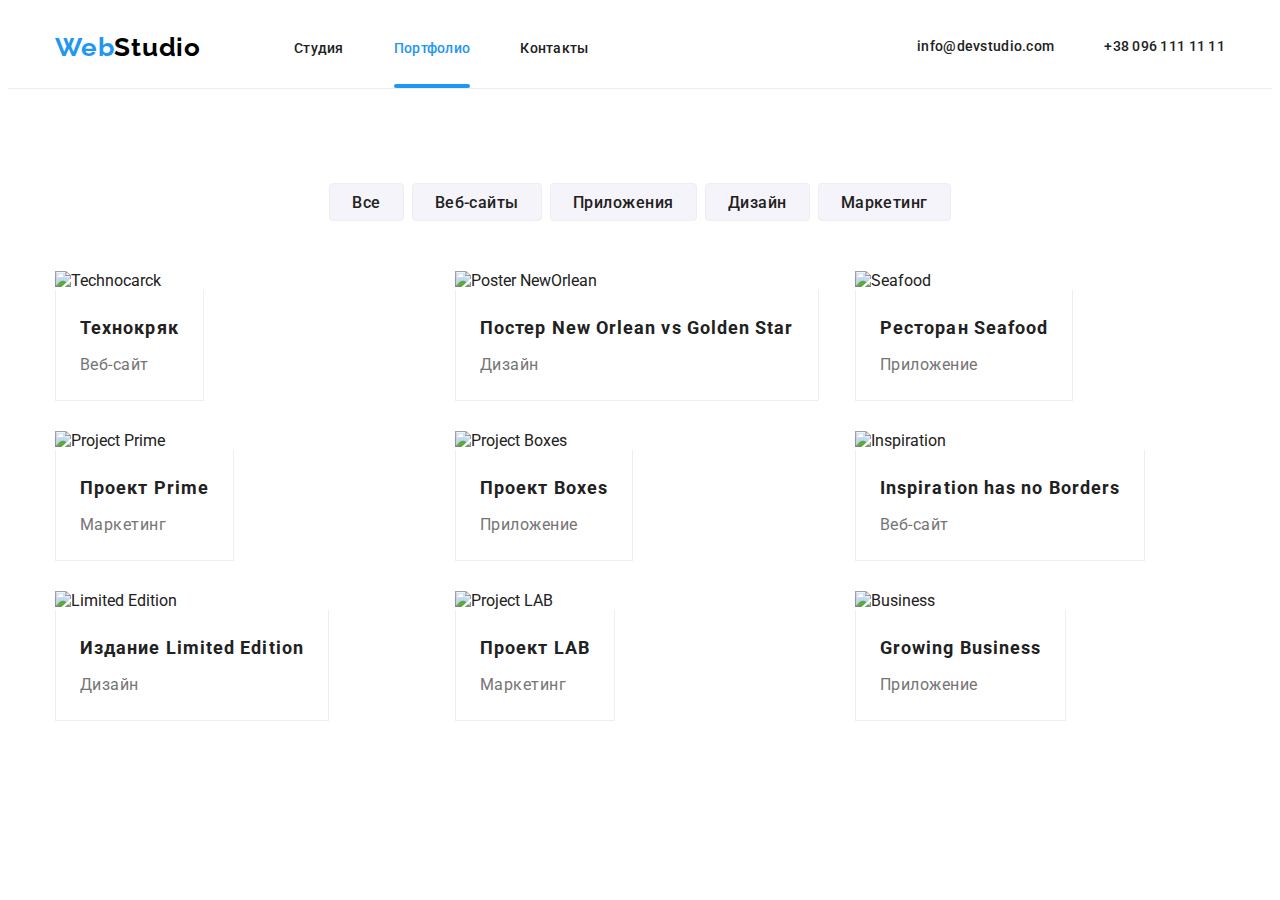
==== portfolio.html @ 0902a056 "up" ====
<!DOCTYPE html>
<html lang="en">
  <head>
    <meta charset="UTF-8" />
    <meta http-equiv="X-UA-Compatible" content="IE=edge" />
    <meta name="viewport" content="width=device-width, initial-scale=1.0" />
    <link rel="shortcut icon" href="images/Flag_Ukr.ico" type="image/x-icon" />
    <title>Портфолио</title>
    <link rel="preconnect" href="https://fonts.googleapis.com" />
    <link rel="preconnect" href="https://fonts.gstatic.com" crossorigin />
    <link
      href="https://fonts.googleapis.com/css2?family=Raleway:wght@700&family=Roboto:wght@400;500;700;900&display=swap"
      rel="stylesheet"
    />
    <link
      rel="stylesheet"
      href="https://cdnjs.cloudflare.com/ajax/libs/modern-normalize/1.1.0/modern-normalize.min.css"
      integrity="sha512-wpPYUAdjBVSE4KJnH1VR1HeZfpl1ub8YT/NKx4PuQ5NmX2tKuGu6U/JRp5y+Y8XG2tV+wKQpNHVUX03MfMFn9Q=="
      crossorigin="anonymous"
      referrerpolicy="no-referrer"
    />
    <link rel="stylesheet" href="./css/main.min.css" />
    <style>
      ul {
        list-style-type: none; /* Убираем маркеры */
      }
      a {
        text-decoration: none; /* Убираем подчеркивание в ссылках  */
      }
    </style>
  </head>
  <body>
    <!-- header -->
    <header class="header">
      <div class="container">
        <nav class="nav">
          <a href="./index.html" class="logo nav__logo"
            ><span class="logo__first">Web</span>Studio
          </a>
          <ul class="menu">
            <li class="menu__item">
              <a href="./index.html" class="menu__link">Студия</a>
            </li>
            <li class="menu__item">
              <a href="./portfolio.html" class="menu__link + menu__link--stream"
                >Портфолио</a
              >
            </li>
            <li class="menu__item">
              <a href="" class="menu__link">Контакты</a>
            </li>
          </ul>
        </nav>
        <ul class="contacts">
          <li class="contacts__item">
            <a
              href="mailto:info@devstudio.com"
              title="E-mail"
              class="contacts__link"
            >
              <svg class="contacts__icon" width="16" height="12">
                <use href="./images/icons.svg#icon-envelope"></use>
              </svg>
              info@devstudio.com</a
            >
          </li>
          <li class="contacts__item">
            <a
              href="tel:+380961111111"
              title="Mobile phone"
              class="contacts__link"
            >
              <svg class="contacts__icon" width="10" height="16">
                <use href="./images/icons.svg#icon-smartphone"></use>
              </svg>
              +38 096 111 11 11</a
            >
          </li>
        </ul>
        <button type="button" class="menu-button-open">
          <svg class="menu__icon" width="24" height="16">
            <use href="./images/icons.svg#icon-menu-open"></use>
          </svg>
        </button>
        <div class="mob-modal is-hidden">
          <div class="mob-modal__container">
            <button type="button" class="menu-button-close">
              <svg class="mob-menu__icon" width="40" height="40">
                <use href="./images/icons.svg#icon-menu-close"></use>
              </svg>
            </button>
            <ul class="mob-menu">
              <li class="mob-menu__item">
                <a href="./index.html" class="mob-menu__link">Студия</a>
              </li>
              <li class="mob-menu__item">
                <a
                  href="./portfolio.html"
                  class="mob-menu__link mob-menu--stream"
                  >Портфолио</a
                >
              </li>
              <li class="mob-menu__item">
                <a href="" class="mob-menu__link">Контакты</a>
              </li>
            </ul>
            <div>
              <ul class="mob-contacts">
                <li class="mob-contacts__item">
                  <a
                    href="tel:+380961111111"
                    title="Mobile phone"
                    class="mob-contacts__mobile"
                  >
                    +38 096 111 11 11</a
                  >
                </li>
                <li class="mob-contacts__item">
                  <a
                    href="mailto:info@devstudio.com"
                    title="E-mail"
                    class="mob-contacts__email"
                  >
                    info@devstudio.com</a
                  >
                </li>
              </ul>
              <ul class="mob-networks">
                <li class="mob-networks__item">
                  <a href="" class="mob-networks__link">Instagram </a>
                </li>
                <li class="mob-networks__item">
                  <a href="" class="mob-networks__link">Twitter </a>
                </li>
                <li class="mob-networks__item">
                  <a href="" class="mob-networks__link">Facebook </a>
                </li>
                <li class="mob-networks__item">
                  <a href="" class="mob-networks__link">LinkedIn </a>
                </li>
              </ul>
            </div>
          </div>
        </div>
      </div>
    </header>
    <!-- main -->
    <main>
      <!-- прячем заголовок от пользователя, Google  видит заголовок -->
      <h1 class="visually-hidden">Портфолио</h1>
      <section class="section-portfolio">
        <div class="container">
          <ul class="portfolio-btn-list">
            <li class="portfolio-btn-list__item">
              <button type="button" class="portfolio-btn">Все</button>
            </li>
            <li class="portfolio-btn-list__item">
              <button type="button" class="portfolio-btn">Веб-сайты</button>
            </li>
            <li class="portfolio-btn-list__item">
              <button type="button" class="portfolio-btn">Приложения</button>
            </li>
            <li class="portfolio-btn-list__item">
              <button type="button" class="portfolio-btn">Дизайн</button>
            </li>
            <li class="portfolio-btn-list__item">
              <button type="button" class="portfolio-btn">Маркетинг</button>
            </li>
          </ul>
          <ul class="services">
            <li class="services__item">
              <a href="" class="services__link">
                <div class="services__item-wrap">
                  <img
                    src="./images/portfolio_services_1.jpg"
                    alt="Technocarck"
                    width="370"
                    class="services__img-portfolio"
                  />
                  <p class="services__item-text">
                    Ресурс предлагает комплексные предложения с разным уровнем
                    функционала и сервисов. Все это позволит посетителю получить
                    исчерпывающие сведения о компании или частном лице.
                  </p>
                </div>
                <div class="services__div">
                  <h2 class="services__review">Технокряк</h2>
                  <p class="services__speciality">Веб-сайт</p>
                </div>
              </a>
            </li>
            <li class="services__item">
              <a href="" class="services__link">
                <div class="services__item-wrap">
                  <img
                    src="./images/portfolio_services_2.jpg"
                    alt="Poster NewOrlean"
                    width="370"
                    class="services__img-portfolio"
                  />
                  <p class="services__item-text">
                    Ресурс предлагает комплексные предложения с разным уровнем
                    функционала и сервисов. Все это позволит посетителю получить
                    исчерпывающие сведения о компании или частном лице.
                  </p>
                </div>
                <div class="services__div">
                  <h2 class="services__review">
                    Постер New Orlean vs Golden Star
                  </h2>
                  <p class="services__speciality">Дизайн</p>
                </div>
              </a>
            </li>
            <li class="services__item">
              <a href="" class="services__link">
                <div class="services__item-wrap">
                  <img
                    src="./images/portfolio_services_3.jpg"
                    alt="Seafood"
                    width="370"
                    class="services__img-portfolio"
                  />
                  <p class="services__item-text">
                    Ресурс предлагает комплексные предложения с разным уровнем
                    функционала и сервисов. Все это позволит посетителю получить
                    исчерпывающие сведения о компании или частном лице.
                  </p>
                </div>
                <div class="services__div">
                  <h2 class="services__review">Ресторан Seafood</h2>
                  <p class="services__speciality">Приложение</p>
                </div>
              </a>
            </li>
            <li class="services__item">
              <a href="" class="services__link">
                <div class="services__item-wrap">
                  <img
                    src="./images/portfolio_services_4.jpg"
                    alt="Project Prime"
                    width="370"
                    class="services__img-portfolio"
                  />
                  <p class="services__item-text">
                    Ресурс предлагает комплексные предложения с разным уровнем
                    функционала и сервисов. Все это позволит посетителю получить
                    исчерпывающие сведения о компании или частном лице.
                  </p>
                </div>
                <div class="services__div">
                  <h2 class="services__review">Проект Prime</h2>
                  <p class="services__speciality">Маркетинг</p>
                </div>
              </a>
            </li>
            <li class="services__item">
              <a href="" class="services__link">
                <div class="services__item-wrap">
                  <img
                    src="./images/portfolio_services_5.jpg"
                    alt="Project Boxes"
                    width="370"
                    class="services__img-portfolio"
                  />
                  <p class="services__item-text">
                    Ресурс предлагает комплексные предложения с разным уровнем
                    функционала и сервисов. Все это позволит посетителю получить
                    исчерпывающие сведения о компании или частном лице.
                  </p>
                </div>
                <div class="services__div">
                  <h2 class="services__review">Проект Boxes</h2>
                  <p class="services__speciality">Приложение</p>
                </div>
              </a>
            </li>
            <li class="services__item">
              <a href="" class="services__link">
                <div class="services__item-wrap">
                  <img
                    src="./images/portfolio_services_6.jpg"
                    alt="Inspiration"
                    width="370"
                    class="services__img-portfolio"
                  />
                  <p class="services__item-text">
                    Ресурс предлагает комплексные предложения с разным уровнем
                    функционала и сервисов. Все это позволит посетителю получить
                    исчерпывающие сведения о компании или частном лице.
                  </p>
                </div>
                <div class="services__div">
                  <h2 class="services__review">Inspiration has no Borders</h2>
                  <p class="services__speciality">Веб-сайт</p>
                </div>
              </a>
            </li>
            <li class="services__item">
              <a href="" class="services__link">
                <div class="services__item-wrap">
                  <img
                    src="./images/portfolio_services_7.jpg"
                    alt="Limited Edition"
                    width="370"
                    class="services__img-portfolio"
                  />
                  <p class="services__item-text">
                    Ресурс предлагает комплексные предложения с разным уровнем
                    функционала и сервисов. Все это позволит посетителю получить
                    исчерпывающие сведения о компании или частном лице.
                  </p>
                </div>
                <div class="services__div">
                  <h2 class="services__review">Издание Limited Edition</h2>
                  <p class="services__speciality">Дизайн</p>
                </div>
              </a>
            </li>
            <li class="services__item">
              <a href="" class="services__link">
                <div class="services__item-wrap">
                  <img
                    src="./images/portfolio_services_8.jpg"
                    alt="Project LAB"
                    width="370"
                    class="services__img-portfolio"
                  />
                  <p class="services__item-text">
                    Ресурс предлагает комплексные предложения с разным уровнем
                    функционала и сервисов. Все это позволит посетителю получить
                    исчерпывающие сведения о компании или частном лице.
                  </p>
                </div>
                <div class="services__div">
                  <h2 class="services__review">Проект LAB</h2>
                  <p class="services__speciality">Маркетинг</p>
                </div>
              </a>
            </li>
            <li class="services__item">
              <a href="" class="services__link">
                <div class="services__item-wrap">
                  <img
                    src="./images/portfolio_services_9.jpg"
                    alt="Business"
                    width="370"
                    class="services__img-portfolio"
                  />
                  <p class="services__item-text">
                    Ресурс предлагает комплексные предложения с разным уровнем
                    функционала и сервисов. Все это позволит посетителю получить
                    исчерпывающие сведения о компании или частном лице.
                  </p>
                </div>
                <div class="services__div">
                  <h2 class="services__review">Growing Business</h2>
                  <p class="services__speciality">Приложение</p>
                </div>
              </a>
            </li>
          </ul>
        </div>
      </section>
    </main>
    <!-- <footer class="footer">
      <div class="container">
        <div>
          <div class="footer__div-logo">
            <a href="./index.html" class="logo logo--footer"
              ><span class="logo__first">Web</span>Studio
            </a>
          </div>
          <address>
            <ul class="contacts-footer">
              <li class="contacts-footer__item">
                <a
                  href="https://goo.gl/maps/AGHYp6htn4ZRzc9z8"
                  target="_blank"
                  rel="noopener noreferrer"
                  title="address"
                  class="contacts-footer__address"
                  >г.Киев,пр-т Леси Украинки,26</a
                >
              </li>
              <li class="contacts-footer__item">
                <a
                  href="mailto:info@devstudio.com"
                  title="E-mail"
                  class="contacts-footer__email"
                  >info@devstudio.com</a
                >
              </li>
              <li class="contacts-footer__item">
                <a
                  href="tel:+380991111111"
                  title="Mobile phone"
                  class="contacts-footer__phone"
                  >+38 099 111 11 11</a
                >
              </li>
            </ul>
          </address>
        </div>
        <div class="footer-contacts">
          <h3 class="footer-invite">присоединяйтесь</h3>
          <ul class="footer-social-networks">
            <li class="footer-social-networks__item">
              <a href="" class="footer-social-networks__link">
                <svg
                  class="footer-social-networks__icon"
                  width="20"
                  height="20"
                >
                  <use href="./images/icons.svg#icon-instagram"></use>
                </svg>
              </a>
            </li>
            <li class="footer-social-networks__item">
              <a href="" class="footer-social-networks__link">
                <svg
                  class="footer-social-networks__icon"
                  width="20"
                  height="20"
                >
                  <use href="./images/icons.svg#icon-twitter"></use>
                </svg>
              </a>
            </li>
            <li class="footer-social-networks__item">
              <a href="" class="footer-social-networks__link">
                <svg
                  class="footer-social-networks__icon"
                  width="20"
                  height="20"
                >
                  <use href="./images/icons.svg#icon-facebook"></use>
                </svg>
              </a>
            </li>
            <li class="footer-social-networks__item">
              <a href="" class="footer-social-networks__link">
                <svg
                  class="footer-social-networks__icon"
                  width="20"
                  height="20"
                >
                  <use href="./images/icons.svg#icon-linkedin"></use>
                </svg>
              </a>
            </li>
          </ul>
        </div>

        <div class="mailing-list">
          <h3 class="mailing-list__title">Подпишитесь на рассылку</h3>
          <form class="mailing">
            <label class="mailing__label">
              <input
                type="email"
                name="footer-email"
                placeholder="E-mail"
                class="mailing__input"
                required
              />
            </label>
            <button type="submit" class="main-btn footer-btn">
              Подписаться
              <svg class="footer-btn__icon" width="24" height="24">
                <use href="./images/icons.svg#icon-send"></use>
              </svg>
            </button>
          </form>
        </div>
      </div>
    </footer> -->
    <script src="./js/menu.js"></script>
  </body>
</html>
---- css/main.min.css ----
﻿body{font-family:"Roboto",sans-serif;color:#212121;background-color:#fff}html{box-sizing:border-box}*,*::before,*::after{box-sizing:inherit}button{cursor:pointer}p,h1,h2,h3,h4,h5,h6{margin:0}ul{margin:0;padding-left:0}a{color:currentColor}a:focus,button:focus,.modal-form__input,.modal-form__text,.mailing__input{outline:currentColor}img{display:block;width:100%;min-width:100%;height:auto}:root{--main-color: #212121;--header-bottom: #ececec;--highlight-color: #2196f3;--highlight-btn: #188ce8;--mark-color: #ffa500;--header-link-color: #757575;--main-tittle-color: #ffffff;--main-background-color: #2f303a;--description-text-color: #757575;--description-background-color: #f5f4fa;--team__position-color: #757575;--soc-icon-color: #afb1b8;--footer-background-color: #2f303a;--footer-contact-color: #ffffff;--portfolio-speciality-color: #757575;--typical-margin: 30px;--timing-function: cubic-bezier(0.4, 0, 0.2, 1)}h2[class=visually-hidden],h1[class=visually-hidden]{position:absolute;white-space:nowrap;width:1px;height:1px;overflow:hidden;border:0;padding:0;clip:rect(0 0 0 0);clip-path:inset(50%);margin:-1px}.container{width:100%;margin:0 auto;padding-left:15px;padding-right:15px}@media screen and (min-width: 480px){.container{max-width:480px}}@media screen and (min-width: 768px){.container{max-width:768px}}@media screen and (min-width: 1200px){.container{max-width:1200px}}.main-btn{font-weight:700;font-size:16px;line-height:1.88;text-align:center;letter-spacing:.06em;box-shadow:0px 4px 4px rgba(0,0,0,.15);border-radius:4px;border:0;color:var(--main-tittle-color);background:var(--highlight-color);margin:0 auto;display:block;min-width:200px;height:50px;transition:box-shadow 250ms var(--timing-function),background-color 250ms var(--timing-function)}.main-btn:hover,.main-btn:focus{background-color:var(--highlight-btn);box-shadow:0px 4px 4px rgba(0,0,0,.15);border-radius:4px}.header{border-bottom:1px solid var(--header-bottom)}@media screen and (min-width: 480px){.header{padding:10px 0}}@media screen and (min-width: 768px){.header{padding:0}}@media screen and (min-width: 1200px){.header{padding-top:24px;padding-bottom:25px}}.header>.container,.nav{display:flex;align-items:center}.logo{font-family:"Raleway",sans-serif;font-style:normal;font-weight:700;font-size:24px;line-height:1.17;letter-spacing:.03em}@media screen and (min-width: 1200px){.logo{font-size:26px;line-height:1.19}}.menu{display:none}@media screen and (min-width: 768px){.menu{display:flex;align-items:center}}.nav__logo{color:#000;margin-right:88px}@media screen and (min-width: 1200px){.nav__logo{margin-right:93px}}.logo__first{color:var(--highlight-color)}.menu__item:not(:last-child){margin-right:50px}.menu__link{color:var(--main-color);margin-top:4px;position:relative;/*!!!!!!!!!!!!! ЕСЛИ НЕТ - ТО ФИГУРА
ПОЗИЦИОНИРУЕТСЯ ОТНОСИТЕЛЬНО ДОКУМЕНТА 
при position: absolute; !!!!!!!!!!!!!!!*/transition:color 250ms var(--timing-function),filter 250ms var(--timing-function);font-weight:500;font-size:14px;line-height:1.14;letter-spacing:.02em}.menu__link:hover,.menu__link:focus{color:var(--highlight-color)}.menu__link--stream{color:var(--highlight-color)}.menu__link--stream::after{content:"";position:absolute;bottom:-32.5px;display:block;width:100%;height:4px;border-radius:4px;background-color:var(--highlight-color)}.contacts{display:none}@media screen and (min-width: 768px){.contacts{display:flex;flex-direction:column;margin-left:auto;padding:21px 0}}@media screen and (min-width: 1200px){.contacts{padding:0;flex-direction:row}}.contacts__item:not(:first-child){margin-top:10px}@media screen and (min-width: 1200px){.contacts__item:not(:first-child){margin-top:0;margin-left:30px}}.contacts__link{display:flex;align-items:center;font-weight:500;font-size:14px;line-height:1.14;letter-spacing:.02em;transition:color 250ms var(--timing-function),filter 250ms var(--timing-function)}.contacts__link:hover,.contacts__link:focus{color:var(--highlight-color)}.contacts__icon{margin-right:10px;fill:currentColor}.menu-button-open{display:flex;justify-content:center;align-items:center;margin-left:auto;width:40px;height:40px;padding:0;border:none;background-color:inherit;transition:fill 250ms var(--timing-function)}@media screen and (min-width: 768px){.menu-button-open{display:none}}.menu-button-open:hover,.menu-button-open:focus{fill:var(--highlight-color)}.mob-modal{position:fixed;background-color:var(--footer-contact-color);z-index:2;top:0;left:0;width:100vw;height:100vh;padding-top:48px;padding-bottom:48px}.mob-modal__container{max-width:480px;padding-left:40px;margin:0 auto;display:flex;flex-direction:column;height:100%;justify-content:space-between;overflow:auto}.menu-button-close{position:absolute;top:10px;right:15px;margin:0;padding:0;border:none;background-color:inherit;transition:fill 250ms var(--timing-function)}.menu-button-close:hover,.menu-button-close:focus{fill:var(--highlight-color)}.mob-menu{display:flex;flex-direction:column;gap:32px}.mob-menu__item{font-weight:500;font-size:40px;line-height:1.175;letter-spacing:.02em}@media screen and (max-width: 360px){.mob-menu__item{font-size:34px}}.mob-menu__link{position:relative;transition:color 250ms var(--timing-function)}.mob-menu--stream{color:var(--highlight-color)}.mob-menu__link:hover,.mob-menu__link:focus{color:var(--highlight-color)}.mob-menu__link:hover::after,.mob-menu__link:focus::after{content:"";position:absolute;display:block;width:100%;height:4px;border-radius:2px;background-color:var(--highlight-color)}.mob-contacts{display:flex;flex-direction:column;gap:32px;margin-bottom:64px}.mob-contacts__mobile{font-weight:500;font-size:34px;line-height:1.1764705882;letter-spacing:.02em;color:var(--highlight-color)}@media screen and (max-width: 360px){.mob-contacts__mobile{font-size:27px}}.mob-contacts__email{font-weight:500;font-size:24px;line-height:1.1666666667;letter-spacing:.02em;color:var(--header-link-color);transition:color 250ms var(--timing-function)}.mob-contacts__email:hover,.mob-contacts__email:focus{color:var(--highlight-color)}.mob-networks{display:flex;flex-wrap:wrap}.mob-networks__item{color:var(--highlight-color);padding:0 10px;border-left:1px solid rgba(33,33,33,.2)}.mob-networks__item:first-child{border-left:0;padding-left:0}.main{background:var(--footer-background-color);padding:118px 0;background-image:linear-gradient(rgba(47, 48, 58, 0.4), rgba(47, 48, 58, 0.4)),url(../images/hero_img.jpg);background-repeat:no-repeat;background-position:center;background-size:cover;margin:0 auto}@media screen and (min-width: 480px){.main{max-width:480px;padding:118px 0}}@media screen and (min-width: 768px){.main{max-width:768px;padding:118px 0}}@media screen and (min-width: 1200px){.main{max-width:1600px;padding:200px 0}}.main__box{font-weight:900;text-align:center;letter-spacing:.06em;text-transform:uppercase;color:var(--main-tittle-color);margin:0 auto;margin-bottom:30px}@media screen and (min-width: 480px){.main__box{max-width:360px;font-size:26px;line-height:1.62}}@media screen and (min-width: 1200px){.main__box{max-width:696px;font-size:44px;line-height:1.36}}.details{padding:60px 0}@media screen and (min-width: 1200px){.details{padding:94px 0}}.description{display:flex;flex-wrap:wrap;gap:var(--typical-margin)}.description__li{width:100%}@media screen and (min-width: 768px){.description__li{width:calc((100% - 30px)/2)}}@media screen and (min-width: 1200px){.description__li{width:calc((100% - 90px)/4)}}.details-box{display:flex;justify-content:center;align-items:center;height:120px;background:var(--description-background-color);border-radius:4px;margin-bottom:30px}.details-box__title{font-weight:700;font-size:14px;line-height:1.14;letter-spacing:.03em;text-transform:uppercase;color:var(--main-color);margin-bottom:10px;text-align:center}@media screen and (min-width: 768px){.details-box__title{text-align:left}}.details-box__text{font-size:14px;line-height:1.71;letter-spacing:.03em;color:var(--description-text-color)}.activity-section{padding-bottom:94px}@media screen and (max-width: 1199px){.activity-section{position:absolute;white-space:nowrap;width:1px;height:1px;overflow:hidden;border:0;padding:0;clip:rect(0 0 0 0);clip-path:inset(50%);margin:-1px}}.activity-title{font-size:36px;line-height:1.17;text-align:center;letter-spacing:.03em;color:var(--main-color);margin-bottom:50px}.activity{display:flex}.activity__li{position:relative;display:flex}.activity__li:not(:last-child){margin-right:var(--typical-margin)}.activity__text{text-transform:uppercase;position:absolute;bottom:0;left:0;width:100%;height:70px;display:flex;align-items:center;justify-content:center;background:rgba(47,48,58,.8);font-weight:700;font-size:14px;line-height:1.14;letter-spacing:.03em;color:var(--main-tittle-color)}.team-section{background:var(--description-background-color);padding:60px 0}@media screen and (min-width: 1200px){.team-section{padding:94px 0}}.team-title{font-weight:700;font-size:28px;line-height:1.18;text-align:center;letter-spacing:.03em;margin-bottom:30px}@media screen and (min-width: 1200px){.team-title{font-size:36px;line-height:1.17;text-align:center;letter-spacing:.03em;color:var(--main-color);margin-bottom:50px}}.team-list{display:flex;flex-wrap:wrap;gap:var(--typical-margin)}.team-list__item{width:100%;text-align:center;background:var(--main-tittle-color);box-shadow:0px 1px 3px rgba(0,0,0,.12),0px 1px 1px rgba(0,0,0,.14),0px 2px 1px rgba(0,0,0,.2);border-radius:0px 0px 4px 4px}@media screen and (min-width: 768px){.team-list__item{width:calc((100% - 30px)/2)}}@media screen and (min-width: 1200px){.team-list__item{width:calc((100% - 90px)/4)}}.team{padding:30px 0}.team__name{font-weight:500;font-size:16px;line-height:1.19;color:var(--main-color);margin-bottom:10px}.team__position{font-size:16px;line-height:1.19;color:var(--team-position-color);margin-bottom:16px}.social-networks{display:flex;justify-content:center}.social-networks__item{margin-left:10px}.social-networks__item:first-child{margin-left:0}.social-networks__link{display:flex;justify-content:center;align-items:center;width:44px;height:44px;border-radius:50px;color:var(--soc-icon-color);fill:var(--soc-icon-color);transition:background-color 250ms var(--timing-function),fill 250ms var(--timing-function)}.social-networks__link:hover,.social-networks__link:focus{background-color:var(--highlight-color);fill:var(--main-tittle-color)}.social-networks__icon{color:currentColor}.clients-section{padding:60px 0}@media screen and (min-width: 1200px){.clients-section{padding:94px 0}}.clients-title{font-weight:700;font-size:28px;line-height:1.18;text-align:center;letter-spacing:.03em;color:var(--main-color);margin-bottom:50px}@media screen and (min-width: 1200px){.clients-title{font-size:36px;line-height:1.17;text-align:center;letter-spacing:.03em;color:var(--main-color);margin-bottom:50px}}.clients{display:flex;flex-wrap:wrap;gap:var(--typical-margin);justify-content:center}@media screen and (min-width: 480px){.clients__item{width:calc((100% - 30px)/2)}}@media screen and (min-width: 768px){.clients__item{width:calc((100% - 60px)/3)}}@media screen and (min-width: 1200px){.clients__item{width:calc((100% - 150px)/6)}}.clients__link{display:flex;justify-content:center;align-items:center;height:92px;border:1px solid #afb1b8;border-radius:4px;color:var(--soc-icon-color);fill:var(--soc-icon-color);transition:border 250ms var(--timing-function),fill 250ms var(--timing-function),filter 250ms var(--timing-function)}.clients__link:hover,.clients__link:focus{border:1px solid var(--highlight-color);fill:var(--highlight-color);filter:drop-shadow(0px 4px 4px rgba(0, 0, 0, 0.25))}.client__icon{color:currentColor}.footer{background:var(--footer-background-color);padding:60px 0}.footer .container{display:flex}.logo--footer{color:var(--footer-contact-color)}.footer__div-logo{margin-bottom:20px}.contacts-footer{background:var(--footer-background-color);font-style:normal}.contacts-footer__item:not(:last-child){margin-bottom:9px}.contacts-footer__address{color:var(--footer-contact-color);font-weight:400;font-size:14px;line-height:1.71;letter-spacing:.03em;transition:color 250ms var(--timing-function)}.contacts-footer__address:hover,.contacts-footer__address:focus{color:var(--highlight-color)}.contacts-footer__email,.contacts-footer__phone{color:rgba(255,255,255,.6);font-weight:400;font-size:14px;line-height:1.71;letter-spacing:.03em;transition:color 250ms var(--timing-function)}.contacts-footer__email:hover,.contacts-footer__email:focus,.contacts-footer__phone:hover,.contacts-footer__phone:focus{color:var(--highlight-color)}.footer-contacts{margin-left:70px;padding-top:12px}.footer-invite{text-transform:uppercase;font-size:14px;line-height:1.1428571429;letter-spacing:.03em;color:var(--footer-contact-color);margin-bottom:20px}.footer-social-networks{display:flex}.footer-social-networks__item{margin-left:10px}.footer-social-networks__item:first-child{margin-left:0}.footer-social-networks__link{display:flex;justify-content:center;align-items:center;width:44px;height:44px;border-radius:50px;background:rgba(255,255,255,.1);color:var(--footer-contact-color);fill:var(--footer-contact-color);transition:background-color 250ms var(--timing-function)}.footer-social-networks__link:hover,.footer-social-networks__link:focus{background-color:var(--highlight-color)}.footer-social-networks__icon{color:currentColor}.mailing-list{margin-left:93px;margin-top:12px;display:block}.mailing-list__title{font-weight:700;font-size:14px;line-height:1.1428571429;letter-spacing:.03em;text-transform:uppercase;color:var(--footer-contact-color);margin-bottom:20px}.mailing{display:flex}.mailing__input{width:358px;height:50px;background-color:rgba(0,0,0,0);border:1px solid rgba(255,255,255,.3);filter:drop-shadow(0px 4px 4px rgba(0, 0, 0, 0.15));border-radius:4px;padding-left:16px;color:var(--footer-contact-color);margin-right:12px;transition:border-color 250ms var(--timing-function)}.mailing__input:hover,.mailing__input:focus{border-color:var(--highlight-color)}.footer-btn{display:flex;align-items:center;justify-content:center;fill:var(--footer-contact-color)}.footer-btn__icon{margin-left:10px}.backdrop{position:fixed;top:0;left:0;width:100%;height:100%;background:rgba(0,0,0,.2);opacity:1;transition:opacity 250ms var(--timing-function)}.backdrop.is-hidden{opacity:0;pointer-events:none}.backdrop.is-hidden .modal{transform:translate(-50%, -50%) scale(0.5)}.modal{position:absolute;top:50%;left:50%;transform:translate(-50%, -50%);width:528px;min-height:581px;background:var(--main-tittle-color);box-shadow:0px 1px 3px rgba(0,0,0,.12),0px 1px 1px rgba(0,0,0,.14),0px 2px 1px rgba(0,0,0,.2);border-radius:4px;padding:40px;transition:250ms var(--timing-function)}.modal-close-btn{position:absolute;top:8px;right:8px;display:flex;align-items:center;justify-content:center;width:30px;height:30px;border-radius:50%;background-color:rgba(0,0,0,0);border:1px solid rgba(0,0,0,.1)}.modal-close-btn:hover .modal-icon{fill:var(--highlight-color)}.is-hidden{opacity:0;visibility:hidden;pointer-events:none}.modal__title{font-weight:700;font-size:20px;line-height:1.15;text-align:center;letter-spacing:.03em;margin-bottom:30px}.modal-form__label{position:relative;display:flex;margin-bottom:28px}.modal-form__label:focus-within>.modal-form__input,.modal-form__label:focus-within>.modal-form__text,.modal-form__label:focus-within{fill:var(--highlight-color);border-color:var(--highlight-color)}.modal-form__span{position:absolute;left:0;top:-18px;font-size:12px;line-height:1.1666666667;letter-spacing:.01em;color:var(--description-text-color)}.modal-form__input{width:100%;height:40px;border:1px solid rgba(33,33,33,.2);border-radius:4px;background-color:rgba(0,0,0,0);padding-left:42px;transition:border-color 250ms var(--timing-function)}.modal-form__input:placeholder-shown{background-color:rgba(0,0,0,0)}.modal-form__input:not(:placeholder-shown):not(:focus):valid{background-color:rgba(108,255,186,.493)}.modal-form__input:not(:placeholder-shown):not(:focus):invalid{background-color:rgba(255,91,91,.856)}.modal-form__svg{position:absolute;left:12px;top:50%;transform:translateY(-50%);transition:fill 250ms var(--timing-function)}.modal-form__text{width:100%;height:120px;border:1px solid rgba(33,33,33,.2);border-radius:4px;resize:none;background-color:rgba(0,0,0,0);padding:12px 16px;transition:border-color 250ms var(--timing-function)}.checkbox{display:flex;justify-content:center}.checkbox__label{font-weight:400;font-size:14px;line-height:1.71;letter-spacing:.03em;color:var(--description-text-color);display:flex;align-items:center;margin-bottom:30px;position:relative}.checkbox__icon-box{position:absolute;opacity:1;transition:opacity 250ms var(--timing-function)}.checkbox__icon-check{margin-right:7px;opacity:0;transition:opacity 250ms var(--timing-function),box-shadow 250ms var(--timing-function)}.checkbox__input{position:absolute;width:1px;height:1px;margin:-1px;border:0;padding:0;white-space:nowrap;clip-path:inset(100%);clip:rect(0 0 0 0);overflow:hidden}.checkbox__input:checked+.checkbox__icon-box{opacity:0}.checkbox__input:checked~.checkbox__icon-check{opacity:1}.checkbox__input:focus+.checkbox__icon-box{box-shadow:0px 3px 1px rgba(0,0,0,.1),0px 1px 2px rgba(0,0,0,.08),0px 2px 2px rgba(0,0,0,.12);border-radius:2px}.checkbox__policy{font-weight:400;font-size:14px;line-height:1.71;letter-spacing:.03em;text-decoration-line:underline;color:var(--highlight-color)}.portfolio-btn{font-family:"Roboto",sans-serif;font-weight:500;font-size:16px;line-height:1.62;text-align:center;letter-spacing:.03em;color:var(--main-color);box-sizing:border-box;background:var(--description-background-color);border-radius:4px;border:1px solid #eee;height:38px;padding:6px 22px;transition:background-color 250ms var(--timing-function),color 250ms var(--timing-function),box-shadow 250ms var(--timing-function)}.portfolio-btn:hover,.portfolio-btn:focus{background-color:var(--highlight-color);color:var(--main-tittle-color);box-shadow:0px 3px 1px rgba(0,0,0,.1),0px 1px 2px rgba(0,0,0,.08),0px 2px 2px rgba(0,0,0,.12);border-radius:4px}.portfolio-btn-list{display:flex;flex-wrap:wrap;gap:15px 8px;margin-bottom:40px}@media screen and (min-width: 768px){.portfolio-btn-list{justify-content:center;margin-bottom:30px}}@media screen and (min-width: 1200px){.portfolio-btn-list{margin-bottom:50px}}.section-portfolio{padding:60px 0}@media screen and (min-width: 1200px){.section-portfolio{padding:94px 0}}.services__img-portfolio{display:block}.services{display:flex;flex-wrap:wrap;gap:var(--typical-margin)}.services__item{display:flex;flex-grow:1;width:100%}@media screen and (min-width: 768px){.services__item{width:calc((100% - 30px)/2)}}@media screen and (min-width: 1200px){.services__item{width:calc((100% - 60px)/3)}}.services__item-wrap{position:relative;overflow:hidden}.services__item-text{position:absolute;top:0;font-weight:700;font-size:18px;line-height:1.56;letter-spacing:.03em;color:var(--main-tittle-color);background:rgba(33,150,243,.9);padding:63px 24px;height:100%;transform:translateY(101%);transition:transform 250ms var(--timing-function)}.services__item:hover .services__item-text,.services__link:focus .services__item-text{transform:translateY(0)}.services__link{display:flex;flex-direction:column;transition:box-shadow 250ms var(--timing-function)}.services__link:hover,.services__link:focus{box-sizing:border-box;background:var(--main-tittle-color);box-shadow:0px 1px 1px rgba(0,0,0,.12),0px 4px 4px rgba(0,0,0,.06),1px 4px 6px rgba(0,0,0,.16)}.services__div{border:1px solid #eee;border-top:none;padding:20px 24px;flex-grow:1}.services__review{font-weight:700;font-size:18px;line-height:2;letter-spacing:.06em;color:var(--main-color);margin-bottom:4px}.services__speciality{font-size:16px;line-height:1.88;letter-spacing:.03em;color:var(--portfolio-speciality-color)}.menu__link:active,.contacts__link:active,.contacts-footer__address:active,.contacts-footer__email:active,.contacts-footer__phone:active{color:var(--mark-color)}/*# sourceMappingURL=main.min.css.map */
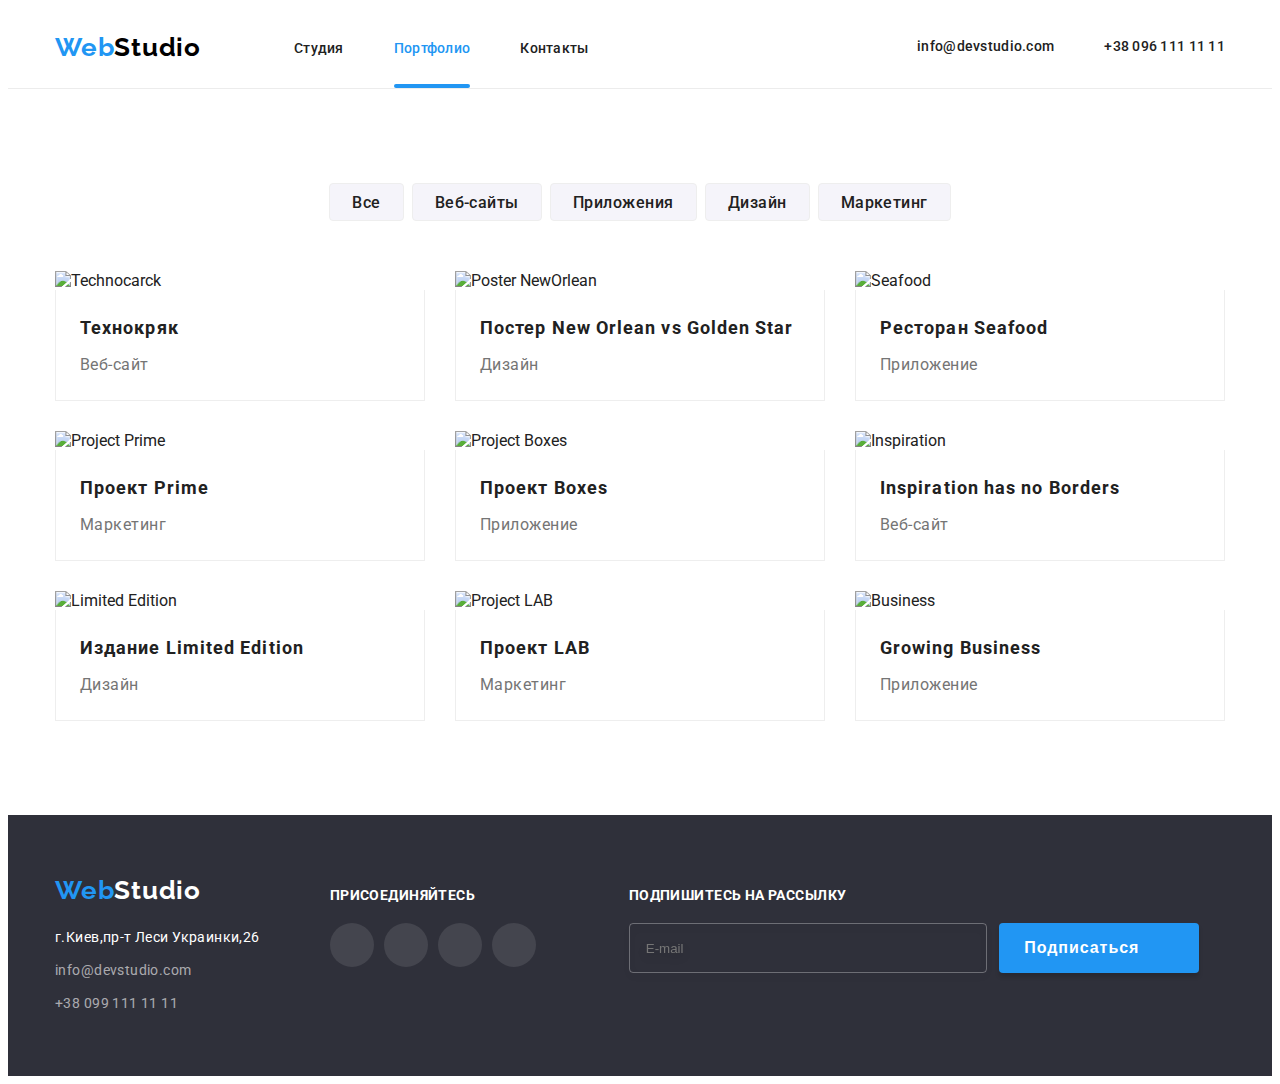
==== commit 7d3c1867: "up" ====
--- a/portfolio.html
+++ b/portfolio.html
@@ -363,9 +363,9 @@
         </div>
       </section>
     </main>
-    <!-- <footer class="footer">
+    <footer class="footer">
       <div class="container">
-        <div>
+        <div class="footer__box-address">
           <div class="footer__div-logo">
             <a href="./index.html" class="logo logo--footer"
               ><span class="logo__first">Web</span>Studio
@@ -473,7 +473,7 @@
           </form>
         </div>
       </div>
-    </footer> -->
+    </footer>
     <script src="./js/menu.js"></script>
   </body>
 </html>
--- a/css/main.min.css
+++ b/css/main.min.css
@@ -1,3 +1,3 @@
 ﻿body{font-family:"Roboto",sans-serif;color:#212121;background-color:#fff}html{box-sizing:border-box}*,*::before,*::after{box-sizing:inherit}button{cursor:pointer}p,h1,h2,h3,h4,h5,h6{margin:0}ul{margin:0;padding-left:0}a{color:currentColor}a:focus,button:focus,.modal-form__input,.modal-form__text,.mailing__input{outline:currentColor}img{display:block;width:100%;min-width:100%;height:auto}:root{--main-color: #212121;--header-bottom: #ececec;--highlight-color: #2196f3;--highlight-btn: #188ce8;--mark-color: #ffa500;--header-link-color: #757575;--main-tittle-color: #ffffff;--main-background-color: #2f303a;--description-text-color: #757575;--description-background-color: #f5f4fa;--team__position-color: #757575;--soc-icon-color: #afb1b8;--footer-background-color: #2f303a;--footer-contact-color: #ffffff;--portfolio-speciality-color: #757575;--typical-margin: 30px;--timing-function: cubic-bezier(0.4, 0, 0.2, 1)}h2[class=visually-hidden],h1[class=visually-hidden]{position:absolute;white-space:nowrap;width:1px;height:1px;overflow:hidden;border:0;padding:0;clip:rect(0 0 0 0);clip-path:inset(50%);margin:-1px}.container{width:100%;margin:0 auto;padding-left:15px;padding-right:15px}@media screen and (min-width: 480px){.container{max-width:480px}}@media screen and (min-width: 768px){.container{max-width:768px}}@media screen and (min-width: 1200px){.container{max-width:1200px}}.main-btn{font-weight:700;font-size:16px;line-height:1.88;text-align:center;letter-spacing:.06em;box-shadow:0px 4px 4px rgba(0,0,0,.15);border-radius:4px;border:0;color:var(--main-tittle-color);background:var(--highlight-color);margin:0 auto;display:block;min-width:200px;height:50px;transition:box-shadow 250ms var(--timing-function),background-color 250ms var(--timing-function)}.main-btn:hover,.main-btn:focus{background-color:var(--highlight-btn);box-shadow:0px 4px 4px rgba(0,0,0,.15);border-radius:4px}.header{border-bottom:1px solid var(--header-bottom)}@media screen and (min-width: 480px){.header{padding:10px 0}}@media screen and (min-width: 768px){.header{padding:0}}@media screen and (min-width: 1200px){.header{padding-top:24px;padding-bottom:25px}}.header>.container,.nav{display:flex;align-items:center}.logo{font-family:"Raleway",sans-serif;font-style:normal;font-weight:700;font-size:24px;line-height:1.17;letter-spacing:.03em}@media screen and (min-width: 1200px){.logo{font-size:26px;line-height:1.19}}.menu{display:none}@media screen and (min-width: 768px){.menu{display:flex;align-items:center}}.nav__logo{color:#000;margin-right:88px}@media screen and (min-width: 1200px){.nav__logo{margin-right:93px}}.logo__first{color:var(--highlight-color)}.menu__item:not(:last-child){margin-right:50px}.menu__link{color:var(--main-color);margin-top:4px;position:relative;/*!!!!!!!!!!!!! ЕСЛИ НЕТ - ТО ФИГУРА
 ПОЗИЦИОНИРУЕТСЯ ОТНОСИТЕЛЬНО ДОКУМЕНТА 
-при position: absolute; !!!!!!!!!!!!!!!*/transition:color 250ms var(--timing-function),filter 250ms var(--timing-function);font-weight:500;font-size:14px;line-height:1.14;letter-spacing:.02em}.menu__link:hover,.menu__link:focus{color:var(--highlight-color)}.menu__link--stream{color:var(--highlight-color)}.menu__link--stream::after{content:"";position:absolute;bottom:-32.5px;display:block;width:100%;height:4px;border-radius:4px;background-color:var(--highlight-color)}.contacts{display:none}@media screen and (min-width: 768px){.contacts{display:flex;flex-direction:column;margin-left:auto;padding:21px 0}}@media screen and (min-width: 1200px){.contacts{padding:0;flex-direction:row}}.contacts__item:not(:first-child){margin-top:10px}@media screen and (min-width: 1200px){.contacts__item:not(:first-child){margin-top:0;margin-left:30px}}.contacts__link{display:flex;align-items:center;font-weight:500;font-size:14px;line-height:1.14;letter-spacing:.02em;transition:color 250ms var(--timing-function),filter 250ms var(--timing-function)}.contacts__link:hover,.contacts__link:focus{color:var(--highlight-color)}.contacts__icon{margin-right:10px;fill:currentColor}.menu-button-open{display:flex;justify-content:center;align-items:center;margin-left:auto;width:40px;height:40px;padding:0;border:none;background-color:inherit;transition:fill 250ms var(--timing-function)}@media screen and (min-width: 768px){.menu-button-open{display:none}}.menu-button-open:hover,.menu-button-open:focus{fill:var(--highlight-color)}.mob-modal{position:fixed;background-color:var(--footer-contact-color);z-index:2;top:0;left:0;width:100vw;height:100vh;padding-top:48px;padding-bottom:48px}.mob-modal__container{max-width:480px;padding-left:40px;margin:0 auto;display:flex;flex-direction:column;height:100%;justify-content:space-between;overflow:auto}.menu-button-close{position:absolute;top:10px;right:15px;margin:0;padding:0;border:none;background-color:inherit;transition:fill 250ms var(--timing-function)}.menu-button-close:hover,.menu-button-close:focus{fill:var(--highlight-color)}.mob-menu{display:flex;flex-direction:column;gap:32px}.mob-menu__item{font-weight:500;font-size:40px;line-height:1.175;letter-spacing:.02em}@media screen and (max-width: 360px){.mob-menu__item{font-size:34px}}.mob-menu__link{position:relative;transition:color 250ms var(--timing-function)}.mob-menu--stream{color:var(--highlight-color)}.mob-menu__link:hover,.mob-menu__link:focus{color:var(--highlight-color)}.mob-menu__link:hover::after,.mob-menu__link:focus::after{content:"";position:absolute;display:block;width:100%;height:4px;border-radius:2px;background-color:var(--highlight-color)}.mob-contacts{display:flex;flex-direction:column;gap:32px;margin-bottom:64px}.mob-contacts__mobile{font-weight:500;font-size:34px;line-height:1.1764705882;letter-spacing:.02em;color:var(--highlight-color)}@media screen and (max-width: 360px){.mob-contacts__mobile{font-size:27px}}.mob-contacts__email{font-weight:500;font-size:24px;line-height:1.1666666667;letter-spacing:.02em;color:var(--header-link-color);transition:color 250ms var(--timing-function)}.mob-contacts__email:hover,.mob-contacts__email:focus{color:var(--highlight-color)}.mob-networks{display:flex;flex-wrap:wrap}.mob-networks__item{color:var(--highlight-color);padding:0 10px;border-left:1px solid rgba(33,33,33,.2)}.mob-networks__item:first-child{border-left:0;padding-left:0}.main{background:var(--footer-background-color);padding:118px 0;background-image:linear-gradient(rgba(47, 48, 58, 0.4), rgba(47, 48, 58, 0.4)),url(../images/hero_img.jpg);background-repeat:no-repeat;background-position:center;background-size:cover;margin:0 auto}@media screen and (min-width: 480px){.main{max-width:480px;padding:118px 0}}@media screen and (min-width: 768px){.main{max-width:768px;padding:118px 0}}@media screen and (min-width: 1200px){.main{max-width:1600px;padding:200px 0}}.main__box{font-weight:900;text-align:center;letter-spacing:.06em;text-transform:uppercase;color:var(--main-tittle-color);margin:0 auto;margin-bottom:30px}@media screen and (min-width: 480px){.main__box{max-width:360px;font-size:26px;line-height:1.62}}@media screen and (min-width: 1200px){.main__box{max-width:696px;font-size:44px;line-height:1.36}}.details{padding:60px 0}@media screen and (min-width: 1200px){.details{padding:94px 0}}.description{display:flex;flex-wrap:wrap;gap:var(--typical-margin)}.description__li{width:100%}@media screen and (min-width: 768px){.description__li{width:calc((100% - 30px)/2)}}@media screen and (min-width: 1200px){.description__li{width:calc((100% - 90px)/4)}}.details-box{display:flex;justify-content:center;align-items:center;height:120px;background:var(--description-background-color);border-radius:4px;margin-bottom:30px}.details-box__title{font-weight:700;font-size:14px;line-height:1.14;letter-spacing:.03em;text-transform:uppercase;color:var(--main-color);margin-bottom:10px;text-align:center}@media screen and (min-width: 768px){.details-box__title{text-align:left}}.details-box__text{font-size:14px;line-height:1.71;letter-spacing:.03em;color:var(--description-text-color)}.activity-section{padding-bottom:94px}@media screen and (max-width: 1199px){.activity-section{position:absolute;white-space:nowrap;width:1px;height:1px;overflow:hidden;border:0;padding:0;clip:rect(0 0 0 0);clip-path:inset(50%);margin:-1px}}.activity-title{font-size:36px;line-height:1.17;text-align:center;letter-spacing:.03em;color:var(--main-color);margin-bottom:50px}.activity{display:flex}.activity__li{position:relative;display:flex}.activity__li:not(:last-child){margin-right:var(--typical-margin)}.activity__text{text-transform:uppercase;position:absolute;bottom:0;left:0;width:100%;height:70px;display:flex;align-items:center;justify-content:center;background:rgba(47,48,58,.8);font-weight:700;font-size:14px;line-height:1.14;letter-spacing:.03em;color:var(--main-tittle-color)}.team-section{background:var(--description-background-color);padding:60px 0}@media screen and (min-width: 1200px){.team-section{padding:94px 0}}.team-title{font-weight:700;font-size:28px;line-height:1.18;text-align:center;letter-spacing:.03em;margin-bottom:30px}@media screen and (min-width: 1200px){.team-title{font-size:36px;line-height:1.17;text-align:center;letter-spacing:.03em;color:var(--main-color);margin-bottom:50px}}.team-list{display:flex;flex-wrap:wrap;gap:var(--typical-margin)}.team-list__item{width:100%;text-align:center;background:var(--main-tittle-color);box-shadow:0px 1px 3px rgba(0,0,0,.12),0px 1px 1px rgba(0,0,0,.14),0px 2px 1px rgba(0,0,0,.2);border-radius:0px 0px 4px 4px}@media screen and (min-width: 768px){.team-list__item{width:calc((100% - 30px)/2)}}@media screen and (min-width: 1200px){.team-list__item{width:calc((100% - 90px)/4)}}.team{padding:30px 0}.team__name{font-weight:500;font-size:16px;line-height:1.19;color:var(--main-color);margin-bottom:10px}.team__position{font-size:16px;line-height:1.19;color:var(--team-position-color);margin-bottom:16px}.social-networks{display:flex;justify-content:center}.social-networks__item{margin-left:10px}.social-networks__item:first-child{margin-left:0}.social-networks__link{display:flex;justify-content:center;align-items:center;width:44px;height:44px;border-radius:50px;color:var(--soc-icon-color);fill:var(--soc-icon-color);transition:background-color 250ms var(--timing-function),fill 250ms var(--timing-function)}.social-networks__link:hover,.social-networks__link:focus{background-color:var(--highlight-color);fill:var(--main-tittle-color)}.social-networks__icon{color:currentColor}.clients-section{padding:60px 0}@media screen and (min-width: 1200px){.clients-section{padding:94px 0}}.clients-title{font-weight:700;font-size:28px;line-height:1.18;text-align:center;letter-spacing:.03em;color:var(--main-color);margin-bottom:50px}@media screen and (min-width: 1200px){.clients-title{font-size:36px;line-height:1.17;text-align:center;letter-spacing:.03em;color:var(--main-color);margin-bottom:50px}}.clients{display:flex;flex-wrap:wrap;gap:var(--typical-margin);justify-content:center}@media screen and (min-width: 480px){.clients__item{width:calc((100% - 30px)/2)}}@media screen and (min-width: 768px){.clients__item{width:calc((100% - 60px)/3)}}@media screen and (min-width: 1200px){.clients__item{width:calc((100% - 150px)/6)}}.clients__link{display:flex;justify-content:center;align-items:center;height:92px;border:1px solid #afb1b8;border-radius:4px;color:var(--soc-icon-color);fill:var(--soc-icon-color);transition:border 250ms var(--timing-function),fill 250ms var(--timing-function),filter 250ms var(--timing-function)}.clients__link:hover,.clients__link:focus{border:1px solid var(--highlight-color);fill:var(--highlight-color);filter:drop-shadow(0px 4px 4px rgba(0, 0, 0, 0.25))}.client__icon{color:currentColor}.footer{background:var(--footer-background-color);padding:60px 0}.footer .container{display:flex}.logo--footer{color:var(--footer-contact-color)}.footer__div-logo{margin-bottom:20px}.contacts-footer{background:var(--footer-background-color);font-style:normal}.contacts-footer__item:not(:last-child){margin-bottom:9px}.contacts-footer__address{color:var(--footer-contact-color);font-weight:400;font-size:14px;line-height:1.71;letter-spacing:.03em;transition:color 250ms var(--timing-function)}.contacts-footer__address:hover,.contacts-footer__address:focus{color:var(--highlight-color)}.contacts-footer__email,.contacts-footer__phone{color:rgba(255,255,255,.6);font-weight:400;font-size:14px;line-height:1.71;letter-spacing:.03em;transition:color 250ms var(--timing-function)}.contacts-footer__email:hover,.contacts-footer__email:focus,.contacts-footer__phone:hover,.contacts-footer__phone:focus{color:var(--highlight-color)}.footer-contacts{margin-left:70px;padding-top:12px}.footer-invite{text-transform:uppercase;font-size:14px;line-height:1.1428571429;letter-spacing:.03em;color:var(--footer-contact-color);margin-bottom:20px}.footer-social-networks{display:flex}.footer-social-networks__item{margin-left:10px}.footer-social-networks__item:first-child{margin-left:0}.footer-social-networks__link{display:flex;justify-content:center;align-items:center;width:44px;height:44px;border-radius:50px;background:rgba(255,255,255,.1);color:var(--footer-contact-color);fill:var(--footer-contact-color);transition:background-color 250ms var(--timing-function)}.footer-social-networks__link:hover,.footer-social-networks__link:focus{background-color:var(--highlight-color)}.footer-social-networks__icon{color:currentColor}.mailing-list{margin-left:93px;margin-top:12px;display:block}.mailing-list__title{font-weight:700;font-size:14px;line-height:1.1428571429;letter-spacing:.03em;text-transform:uppercase;color:var(--footer-contact-color);margin-bottom:20px}.mailing{display:flex}.mailing__input{width:358px;height:50px;background-color:rgba(0,0,0,0);border:1px solid rgba(255,255,255,.3);filter:drop-shadow(0px 4px 4px rgba(0, 0, 0, 0.15));border-radius:4px;padding-left:16px;color:var(--footer-contact-color);margin-right:12px;transition:border-color 250ms var(--timing-function)}.mailing__input:hover,.mailing__input:focus{border-color:var(--highlight-color)}.footer-btn{display:flex;align-items:center;justify-content:center;fill:var(--footer-contact-color)}.footer-btn__icon{margin-left:10px}.backdrop{position:fixed;top:0;left:0;width:100%;height:100%;background:rgba(0,0,0,.2);opacity:1;transition:opacity 250ms var(--timing-function)}.backdrop.is-hidden{opacity:0;pointer-events:none}.backdrop.is-hidden .modal{transform:translate(-50%, -50%) scale(0.5)}.modal{position:absolute;top:50%;left:50%;transform:translate(-50%, -50%);width:528px;min-height:581px;background:var(--main-tittle-color);box-shadow:0px 1px 3px rgba(0,0,0,.12),0px 1px 1px rgba(0,0,0,.14),0px 2px 1px rgba(0,0,0,.2);border-radius:4px;padding:40px;transition:250ms var(--timing-function)}.modal-close-btn{position:absolute;top:8px;right:8px;display:flex;align-items:center;justify-content:center;width:30px;height:30px;border-radius:50%;background-color:rgba(0,0,0,0);border:1px solid rgba(0,0,0,.1)}.modal-close-btn:hover .modal-icon{fill:var(--highlight-color)}.is-hidden{opacity:0;visibility:hidden;pointer-events:none}.modal__title{font-weight:700;font-size:20px;line-height:1.15;text-align:center;letter-spacing:.03em;margin-bottom:30px}.modal-form__label{position:relative;display:flex;margin-bottom:28px}.modal-form__label:focus-within>.modal-form__input,.modal-form__label:focus-within>.modal-form__text,.modal-form__label:focus-within{fill:var(--highlight-color);border-color:var(--highlight-color)}.modal-form__span{position:absolute;left:0;top:-18px;font-size:12px;line-height:1.1666666667;letter-spacing:.01em;color:var(--description-text-color)}.modal-form__input{width:100%;height:40px;border:1px solid rgba(33,33,33,.2);border-radius:4px;background-color:rgba(0,0,0,0);padding-left:42px;transition:border-color 250ms var(--timing-function)}.modal-form__input:placeholder-shown{background-color:rgba(0,0,0,0)}.modal-form__input:not(:placeholder-shown):not(:focus):valid{background-color:rgba(108,255,186,.493)}.modal-form__input:not(:placeholder-shown):not(:focus):invalid{background-color:rgba(255,91,91,.856)}.modal-form__svg{position:absolute;left:12px;top:50%;transform:translateY(-50%);transition:fill 250ms var(--timing-function)}.modal-form__text{width:100%;height:120px;border:1px solid rgba(33,33,33,.2);border-radius:4px;resize:none;background-color:rgba(0,0,0,0);padding:12px 16px;transition:border-color 250ms var(--timing-function)}.checkbox{display:flex;justify-content:center}.checkbox__label{font-weight:400;font-size:14px;line-height:1.71;letter-spacing:.03em;color:var(--description-text-color);display:flex;align-items:center;margin-bottom:30px;position:relative}.checkbox__icon-box{position:absolute;opacity:1;transition:opacity 250ms var(--timing-function)}.checkbox__icon-check{margin-right:7px;opacity:0;transition:opacity 250ms var(--timing-function),box-shadow 250ms var(--timing-function)}.checkbox__input{position:absolute;width:1px;height:1px;margin:-1px;border:0;padding:0;white-space:nowrap;clip-path:inset(100%);clip:rect(0 0 0 0);overflow:hidden}.checkbox__input:checked+.checkbox__icon-box{opacity:0}.checkbox__input:checked~.checkbox__icon-check{opacity:1}.checkbox__input:focus+.checkbox__icon-box{box-shadow:0px 3px 1px rgba(0,0,0,.1),0px 1px 2px rgba(0,0,0,.08),0px 2px 2px rgba(0,0,0,.12);border-radius:2px}.checkbox__policy{font-weight:400;font-size:14px;line-height:1.71;letter-spacing:.03em;text-decoration-line:underline;color:var(--highlight-color)}.portfolio-btn{font-family:"Roboto",sans-serif;font-weight:500;font-size:16px;line-height:1.62;text-align:center;letter-spacing:.03em;color:var(--main-color);box-sizing:border-box;background:var(--description-background-color);border-radius:4px;border:1px solid #eee;height:38px;padding:6px 22px;transition:background-color 250ms var(--timing-function),color 250ms var(--timing-function),box-shadow 250ms var(--timing-function)}.portfolio-btn:hover,.portfolio-btn:focus{background-color:var(--highlight-color);color:var(--main-tittle-color);box-shadow:0px 3px 1px rgba(0,0,0,.1),0px 1px 2px rgba(0,0,0,.08),0px 2px 2px rgba(0,0,0,.12);border-radius:4px}.portfolio-btn-list{display:flex;flex-wrap:wrap;gap:15px 8px;margin-bottom:40px}@media screen and (min-width: 768px){.portfolio-btn-list{justify-content:center;margin-bottom:30px}}@media screen and (min-width: 1200px){.portfolio-btn-list{margin-bottom:50px}}.section-portfolio{padding:60px 0}@media screen and (min-width: 1200px){.section-portfolio{padding:94px 0}}.services__img-portfolio{display:block}.services{display:flex;flex-wrap:wrap;gap:var(--typical-margin)}.services__item{display:flex;flex-grow:1;width:100%}@media screen and (min-width: 768px){.services__item{width:calc((100% - 30px)/2)}}@media screen and (min-width: 1200px){.services__item{width:calc((100% - 60px)/3)}}.services__item-wrap{position:relative;overflow:hidden}.services__item-text{position:absolute;top:0;font-weight:700;font-size:18px;line-height:1.56;letter-spacing:.03em;color:var(--main-tittle-color);background:rgba(33,150,243,.9);padding:63px 24px;height:100%;transform:translateY(101%);transition:transform 250ms var(--timing-function)}.services__item:hover .services__item-text,.services__link:focus .services__item-text{transform:translateY(0)}.services__link{display:flex;flex-direction:column;transition:box-shadow 250ms var(--timing-function)}.services__link:hover,.services__link:focus{box-sizing:border-box;background:var(--main-tittle-color);box-shadow:0px 1px 1px rgba(0,0,0,.12),0px 4px 4px rgba(0,0,0,.06),1px 4px 6px rgba(0,0,0,.16)}.services__div{border:1px solid #eee;border-top:none;padding:20px 24px;flex-grow:1}.services__review{font-weight:700;font-size:18px;line-height:2;letter-spacing:.06em;color:var(--main-color);margin-bottom:4px}.services__speciality{font-size:16px;line-height:1.88;letter-spacing:.03em;color:var(--portfolio-speciality-color)}.menu__link:active,.contacts__link:active,.contacts-footer__address:active,.contacts-footer__email:active,.contacts-footer__phone:active{color:var(--mark-color)}/*# sourceMappingURL=main.min.css.map */+при position: absolute; !!!!!!!!!!!!!!!*/transition:color 250ms var(--timing-function),filter 250ms var(--timing-function);font-weight:500;font-size:14px;line-height:1.14;letter-spacing:.02em}.menu__link:hover,.menu__link:focus{color:var(--highlight-color)}.menu__link--stream{color:var(--highlight-color)}.menu__link--stream::after{content:"";position:absolute;bottom:-32.5px;display:block;width:100%;height:4px;border-radius:4px;background-color:var(--highlight-color)}.contacts{display:none}@media screen and (min-width: 768px){.contacts{display:flex;flex-direction:column;margin-left:auto;padding:21px 0}}@media screen and (min-width: 1200px){.contacts{padding:0;flex-direction:row}}.contacts__item:not(:first-child){margin-top:10px}@media screen and (min-width: 1200px){.contacts__item:not(:first-child){margin-top:0;margin-left:30px}}.contacts__link{display:flex;align-items:center;font-weight:500;font-size:14px;line-height:1.14;letter-spacing:.02em;transition:color 250ms var(--timing-function),filter 250ms var(--timing-function)}.contacts__link:hover,.contacts__link:focus{color:var(--highlight-color)}.contacts__icon{margin-right:10px;fill:currentColor}.menu-button-open{display:flex;justify-content:center;align-items:center;margin-left:auto;width:40px;height:40px;padding:0;border:none;background-color:inherit;transition:fill 250ms var(--timing-function)}@media screen and (min-width: 768px){.menu-button-open{display:none}}.menu-button-open:hover,.menu-button-open:focus{fill:var(--highlight-color)}.mob-modal{position:fixed;background-color:var(--footer-contact-color);z-index:2;top:0;left:0;width:100vw;height:100vh;padding-top:48px;padding-bottom:48px}.mob-modal__container{max-width:480px;padding-left:40px;margin:0 auto;display:flex;flex-direction:column;height:100%;justify-content:space-between;overflow:auto}.menu-button-close{position:absolute;top:10px;right:15px;margin:0;padding:0;border:none;background-color:inherit;transition:fill 250ms var(--timing-function)}.menu-button-close:hover,.menu-button-close:focus{fill:var(--highlight-color)}.mob-menu{display:flex;flex-direction:column;gap:32px}.mob-menu__item{font-weight:500;font-size:40px;line-height:1.175;letter-spacing:.02em}@media screen and (max-width: 360px){.mob-menu__item{font-size:34px}}.mob-menu__link{position:relative;transition:color 250ms var(--timing-function)}.mob-menu--stream{color:var(--highlight-color)}.mob-menu__link:hover,.mob-menu__link:focus{color:var(--highlight-color)}.mob-menu__link:hover::after,.mob-menu__link:focus::after{content:"";position:absolute;display:block;width:100%;height:4px;border-radius:2px;background-color:var(--highlight-color)}.mob-contacts{display:flex;flex-direction:column;gap:32px;margin-bottom:64px}.mob-contacts__mobile{font-weight:500;font-size:34px;line-height:1.1764705882;letter-spacing:.02em;color:var(--highlight-color)}@media screen and (max-width: 360px){.mob-contacts__mobile{font-size:27px}}.mob-contacts__email{font-weight:500;font-size:24px;line-height:1.1666666667;letter-spacing:.02em;color:var(--header-link-color);transition:color 250ms var(--timing-function)}.mob-contacts__email:hover,.mob-contacts__email:focus{color:var(--highlight-color)}.mob-networks{display:flex;flex-wrap:wrap}.mob-networks__item{color:var(--highlight-color);padding:0 10px;border-left:1px solid rgba(33,33,33,.2)}.mob-networks__item:first-child{border-left:0;padding-left:0}.main{background:var(--footer-background-color);padding:118px 0;background-image:linear-gradient(rgba(47, 48, 58, 0.4), rgba(47, 48, 58, 0.4)),url(../images/hero_img.jpg);background-repeat:no-repeat;background-position:center;background-size:cover;margin:0 auto}@media screen and (min-width: 480px){.main{max-width:480px;padding:118px 0}}@media screen and (min-width: 768px){.main{max-width:768px;padding:118px 0}}@media screen and (min-width: 1200px){.main{max-width:1600px;padding:200px 0}}.main__box{font-weight:900;text-align:center;letter-spacing:.06em;text-transform:uppercase;color:var(--main-tittle-color);margin:0 auto;margin-bottom:30px}@media screen and (min-width: 480px){.main__box{max-width:360px;font-size:26px;line-height:1.62}}@media screen and (min-width: 1200px){.main__box{max-width:696px;font-size:44px;line-height:1.36}}.details{padding:60px 0}@media screen and (min-width: 1200px){.details{padding:94px 0}}.description{display:flex;flex-wrap:wrap;gap:var(--typical-margin)}.description__li{width:100%}@media screen and (min-width: 768px){.description__li{width:calc((100% - 30px)/2)}}@media screen and (min-width: 1200px){.description__li{width:calc((100% - 90px)/4)}}.details-box{display:flex;justify-content:center;align-items:center;height:120px;background:var(--description-background-color);border-radius:4px;margin-bottom:30px}.details-box__title{font-weight:700;font-size:14px;line-height:1.14;letter-spacing:.03em;text-transform:uppercase;color:var(--main-color);margin-bottom:10px;text-align:center}@media screen and (min-width: 768px){.details-box__title{text-align:left}}.details-box__text{font-size:14px;line-height:1.71;letter-spacing:.03em;color:var(--description-text-color)}.activity-section{padding-bottom:94px}@media screen and (max-width: 1199px){.activity-section{position:absolute;white-space:nowrap;width:1px;height:1px;overflow:hidden;border:0;padding:0;clip:rect(0 0 0 0);clip-path:inset(50%);margin:-1px}}.activity-title{font-size:36px;line-height:1.17;text-align:center;letter-spacing:.03em;color:var(--main-color);margin-bottom:50px}.activity{display:flex}.activity__li{position:relative;display:flex}.activity__li:not(:last-child){margin-right:var(--typical-margin)}.activity__text{text-transform:uppercase;position:absolute;bottom:0;left:0;width:100%;height:70px;display:flex;align-items:center;justify-content:center;background:rgba(47,48,58,.8);font-weight:700;font-size:14px;line-height:1.14;letter-spacing:.03em;color:var(--main-tittle-color)}.team-section{background:var(--description-background-color);padding:60px 0}@media screen and (min-width: 1200px){.team-section{padding:94px 0}}.team-title{font-weight:700;font-size:28px;line-height:1.18;text-align:center;letter-spacing:.03em;margin-bottom:30px}@media screen and (min-width: 1200px){.team-title{font-size:36px;line-height:1.17;text-align:center;letter-spacing:.03em;color:var(--main-color);margin-bottom:50px}}.team-list{display:flex;flex-wrap:wrap;gap:var(--typical-margin)}.team-list__item{width:100%;text-align:center;background:var(--main-tittle-color);box-shadow:0px 1px 3px rgba(0,0,0,.12),0px 1px 1px rgba(0,0,0,.14),0px 2px 1px rgba(0,0,0,.2);border-radius:0px 0px 4px 4px}@media screen and (min-width: 768px){.team-list__item{width:calc((100% - 30px)/2)}}@media screen and (min-width: 1200px){.team-list__item{width:calc((100% - 90px)/4)}}.team{padding:30px 0}.team__name{font-weight:500;font-size:16px;line-height:1.19;color:var(--main-color);margin-bottom:10px}.team__position{font-size:16px;line-height:1.19;color:var(--team-position-color);margin-bottom:16px}.social-networks{display:flex;justify-content:center}.social-networks__item{margin-left:10px}.social-networks__item:first-child{margin-left:0}.social-networks__link{display:flex;justify-content:center;align-items:center;width:44px;height:44px;border-radius:50px;color:var(--soc-icon-color);fill:var(--soc-icon-color);transition:background-color 250ms var(--timing-function),fill 250ms var(--timing-function)}.social-networks__link:hover,.social-networks__link:focus{background-color:var(--highlight-color);fill:var(--main-tittle-color)}.social-networks__icon{color:currentColor}.clients-section{padding:60px 0}@media screen and (min-width: 1200px){.clients-section{padding:94px 0}}.clients-title{font-weight:700;font-size:28px;line-height:1.18;text-align:center;letter-spacing:.03em;color:var(--main-color);margin-bottom:50px}@media screen and (min-width: 1200px){.clients-title{font-size:36px;line-height:1.17;text-align:center;letter-spacing:.03em;color:var(--main-color);margin-bottom:50px}}.clients{display:flex;flex-wrap:wrap;gap:var(--typical-margin);justify-content:center}@media screen and (min-width: 480px){.clients__item{width:calc((100% - 30px)/2)}}@media screen and (min-width: 768px){.clients__item{width:calc((100% - 60px)/3)}}@media screen and (min-width: 1200px){.clients__item{width:calc((100% - 150px)/6)}}.clients__link{display:flex;justify-content:center;align-items:center;height:92px;border:1px solid #afb1b8;border-radius:4px;color:var(--soc-icon-color);fill:var(--soc-icon-color);transition:border 250ms var(--timing-function),fill 250ms var(--timing-function),filter 250ms var(--timing-function)}.clients__link:hover,.clients__link:focus{border:1px solid var(--highlight-color);fill:var(--highlight-color);filter:drop-shadow(0px 4px 4px rgba(0, 0, 0, 0.25))}.client__icon{color:currentColor}.footer{background:var(--footer-background-color);padding:60px 0}.footer .container{display:flex;flex-direction:column;align-items:center;justify-content:center}@media screen and (min-width: 768px){.footer .container{flex-direction:unset;flex-wrap:wrap;align-items:unset;justify-content:unset}}.footer__box-address{display:flex;flex-direction:column;align-items:center;margin-bottom:60px}@media screen and (min-width: 768px){.footer__box-address{margin-left:61px;margin-bottom:0}}@media screen and (min-width: 1200px){.footer__box-address{align-items:flex-start;margin-left:0}}.logo--footer{color:var(--footer-contact-color)}.footer__div-logo{margin-bottom:20px}.contacts-footer{background:var(--footer-background-color);font-style:normal;display:flex;flex-direction:column;align-items:center}@media screen and (min-width: 1200px){.contacts-footer{align-items:flex-start}}.contacts-footer__item:not(:last-child){margin-bottom:9px}.contacts-footer__address{color:var(--footer-contact-color);font-weight:400;font-size:14px;line-height:1.71;letter-spacing:.03em;transition:color 250ms var(--timing-function)}.contacts-footer__address:hover,.contacts-footer__address:focus{color:var(--highlight-color)}.contacts-footer__email,.contacts-footer__phone{color:rgba(255,255,255,.6);font-weight:400;font-size:14px;line-height:1.71;letter-spacing:.03em;transition:color 250ms var(--timing-function)}.contacts-footer__email:hover,.contacts-footer__email:focus,.contacts-footer__phone:hover,.contacts-footer__phone:focus{color:var(--highlight-color)}.footer-contacts{display:flex;flex-direction:column;align-items:center;justify-content:center;margin-bottom:60px}@media screen and (min-width: 768px){.footer-contacts{justify-content:unset;margin-top:5px;margin-bottom:0;margin-left:165px}}@media screen and (min-width: 1200px){.footer-contacts{align-items:flex-start;justify-content:unset;margin-top:0;margin-left:70px;padding-top:12px}}.footer-invite{text-transform:uppercase;font-size:14px;line-height:1.1428571429;letter-spacing:.03em;color:var(--footer-contact-color);margin-bottom:20px}.footer-social-networks{display:flex}.footer-social-networks__item{margin-left:10px}.footer-social-networks__item:first-child{margin-left:0}.footer-social-networks__link{display:flex;justify-content:center;align-items:center;width:44px;height:44px;border-radius:50px;background:rgba(255,255,255,.1);color:var(--footer-contact-color);fill:var(--footer-contact-color);transition:background-color 250ms var(--timing-function)}.footer-social-networks__link:hover,.footer-social-networks__link:focus{background-color:var(--highlight-color)}.footer-social-networks__icon{color:currentColor}.mailing-list{display:flex;flex-direction:column;align-items:center;justify-content:center}@media screen and (min-width: 768px){.mailing-list{margin:0 auto;margin-top:60px}}@media screen and (min-width: 1200px){.mailing-list{display:block;margin-left:93px;margin-top:12px}}.mailing-list__title{font-weight:700;font-size:14px;line-height:1.1428571429;letter-spacing:.03em;text-transform:uppercase;color:var(--footer-contact-color);margin-bottom:20px}.mailing{display:flex;flex-wrap:wrap;justify-content:center;flex-direction:column}@media screen and (min-width: 1200px){.mailing{flex-direction:unset}}.mailing__input{width:358px;height:50px;background-color:rgba(0,0,0,0);border:1px solid rgba(255,255,255,.3);filter:drop-shadow(0px 4px 4px rgba(0, 0, 0, 0.15));border-radius:4px;padding-left:16px;color:var(--footer-contact-color);margin-bottom:20px;transition:border-color 250ms var(--timing-function)}@media screen and (min-width: 1200px){.mailing__input{margin-bottom:0;margin-right:12px}}.mailing__input:hover,.mailing__input:focus{border-color:var(--highlight-color)}.footer-btn{display:flex;align-items:center;justify-content:center;fill:var(--footer-contact-color)}.footer-btn__icon{margin-left:10px}.backdrop{position:fixed;top:0;left:0;width:100%;height:100%;background:rgba(0,0,0,.2);opacity:1;transition:opacity 250ms var(--timing-function)}.backdrop.is-hidden{opacity:0;pointer-events:none}.backdrop.is-hidden .modal{transform:translate(-50%, -50%) scale(0.5)}.modal{position:absolute;top:50%;left:50%;transform:translate(-50%, -50%);max-width:450px;width:100%;min-height:609px;background:var(--main-tittle-color);box-shadow:0px 1px 3px rgba(0,0,0,.12),0px 1px 1px rgba(0,0,0,.14),0px 2px 1px rgba(0,0,0,.2);border-radius:4px;padding:40px;transition:250ms var(--timing-function)}@media screen and (min-width: 1200px){.modal{max-width:528px;min-height:581px}}.modal-close-btn{position:absolute;top:8px;right:8px;display:flex;align-items:center;justify-content:center;width:30px;height:30px;border-radius:50%;background-color:rgba(0,0,0,0);border:1px solid rgba(0,0,0,.1)}.modal-close-btn:hover .modal-icon{fill:var(--highlight-color)}.is-hidden{opacity:0;visibility:hidden;pointer-events:none}.modal__title{font-weight:700;font-size:20px;line-height:1.5;text-align:center;letter-spacing:.03em;margin-bottom:30px}@media screen and (min-width: 1200px){.modal__title{line-height:1.15}}.modal-form__label{position:relative;display:flex;margin-bottom:28px}.modal-form__label:focus-within>.modal-form__input,.modal-form__label:focus-within>.modal-form__text,.modal-form__label:focus-within{fill:var(--highlight-color);border-color:var(--highlight-color)}.modal-form__span{position:absolute;left:0;top:-18px;font-size:12px;line-height:1.1666666667;letter-spacing:.01em;color:var(--description-text-color)}.modal-form__input{width:100%;height:40px;border:1px solid rgba(33,33,33,.2);border-radius:4px;background-color:rgba(0,0,0,0);padding-left:42px;transition:border-color 250ms var(--timing-function)}.modal-form__input:placeholder-shown{background-color:rgba(0,0,0,0)}.modal-form__input:not(:placeholder-shown):not(:focus):valid{background-color:rgba(108,255,186,.493)}.modal-form__input:not(:placeholder-shown):not(:focus):invalid{background-color:rgba(255,91,91,.856)}.modal-form__svg{position:absolute;left:12px;top:50%;transform:translateY(-50%);transition:fill 250ms var(--timing-function)}.modal-form__text{width:100%;height:120px;border:1px solid rgba(33,33,33,.2);border-radius:4px;resize:none;background-color:rgba(0,0,0,0);padding:12px 16px;font-size:14px;line-height:1.1428571429;letter-spacing:.01em;transition:border-color 250ms var(--timing-function)}.checkbox{display:flex;justify-content:center}.checkbox__label{font-weight:400;font-size:12px;line-height:1.17;letter-spacing:.03em;color:var(--description-text-color);display:flex;align-items:center;margin-bottom:30px;position:relative}@media screen and (min-width: 1200px){.checkbox__label{font-size:14px;line-height:1.71}}.checkbox__icon-box{position:absolute;opacity:1;transition:opacity 250ms var(--timing-function)}.checkbox__icon-check{margin-right:7px;opacity:0;transition:opacity 250ms var(--timing-function),box-shadow 250ms var(--timing-function)}.checkbox__input{position:absolute;width:1px;height:1px;margin:-1px;border:0;padding:0;white-space:nowrap;clip-path:inset(100%);clip:rect(0 0 0 0);overflow:hidden}.checkbox__input:checked+.checkbox__icon-box{opacity:0}.checkbox__input:checked~.checkbox__icon-check{opacity:1}.checkbox__input:focus+.checkbox__icon-box{box-shadow:0px 3px 1px rgba(0,0,0,.1),0px 1px 2px rgba(0,0,0,.08),0px 2px 2px rgba(0,0,0,.12);border-radius:2px}.checkbox__policy{font-weight:400;font-size:12px;line-height:1.17;letter-spacing:.03em;text-decoration-line:underline;color:var(--highlight-color)}@media screen and (min-width: 1200px){.checkbox__policy{font-size:14px;line-height:1.71}}.portfolio-btn{font-family:"Roboto",sans-serif;font-weight:500;font-size:16px;line-height:1.62;text-align:center;letter-spacing:.03em;color:var(--main-color);box-sizing:border-box;background:var(--description-background-color);border-radius:4px;border:1px solid #eee;height:38px;padding:6px 22px;transition:background-color 250ms var(--timing-function),color 250ms var(--timing-function),box-shadow 250ms var(--timing-function)}.portfolio-btn:hover,.portfolio-btn:focus{background-color:var(--highlight-color);color:var(--main-tittle-color);box-shadow:0px 3px 1px rgba(0,0,0,.1),0px 1px 2px rgba(0,0,0,.08),0px 2px 2px rgba(0,0,0,.12);border-radius:4px}.portfolio-btn-list{display:flex;flex-wrap:wrap;gap:15px 8px;margin-bottom:40px}@media screen and (min-width: 768px){.portfolio-btn-list{justify-content:center;margin-bottom:30px}}@media screen and (min-width: 1200px){.portfolio-btn-list{margin-bottom:50px}}.section-portfolio{padding:60px 0}@media screen and (min-width: 1200px){.section-portfolio{padding:94px 0}}.services__img-portfolio{display:block}.services{display:flex;flex-wrap:wrap;gap:var(--typical-margin)}.services__item{display:flex;flex-grow:1;width:100%}@media screen and (min-width: 768px){.services__item{width:calc((100% - 30px)/2)}}@media screen and (min-width: 1200px){.services__item{width:calc((100% - 60px)/3)}}.services__item-wrap{position:relative;overflow:hidden}.services__item-text{position:absolute;top:0;font-weight:700;font-size:18px;line-height:1.56;letter-spacing:.03em;color:var(--main-tittle-color);background:rgba(33,150,243,.9);padding:63px 24px;height:100%;transform:translateY(101%);transition:transform 250ms var(--timing-function)}.services__item:hover .services__item-text,.services__link:focus .services__item-text{transform:translateY(0)}.services__link{display:flex;width:100%;flex-direction:column;transition:box-shadow 250ms var(--timing-function)}.services__link:hover,.services__link:focus{box-sizing:border-box;background:var(--main-tittle-color);box-shadow:0px 1px 1px rgba(0,0,0,.12),0px 4px 4px rgba(0,0,0,.06),1px 4px 6px rgba(0,0,0,.16)}.services__div{border:1px solid #eee;border-top:none;padding:20px 24px;flex-grow:1}.services__review{font-weight:700;font-size:18px;line-height:2;letter-spacing:.06em;color:var(--main-color);margin-bottom:4px}.services__speciality{font-size:16px;line-height:1.88;letter-spacing:.03em;color:var(--portfolio-speciality-color)}.menu__link:active,.contacts__link:active,.contacts-footer__address:active,.contacts-footer__email:active,.contacts-footer__phone:active{color:var(--mark-color)}/*# sourceMappingURL=main.min.css.map */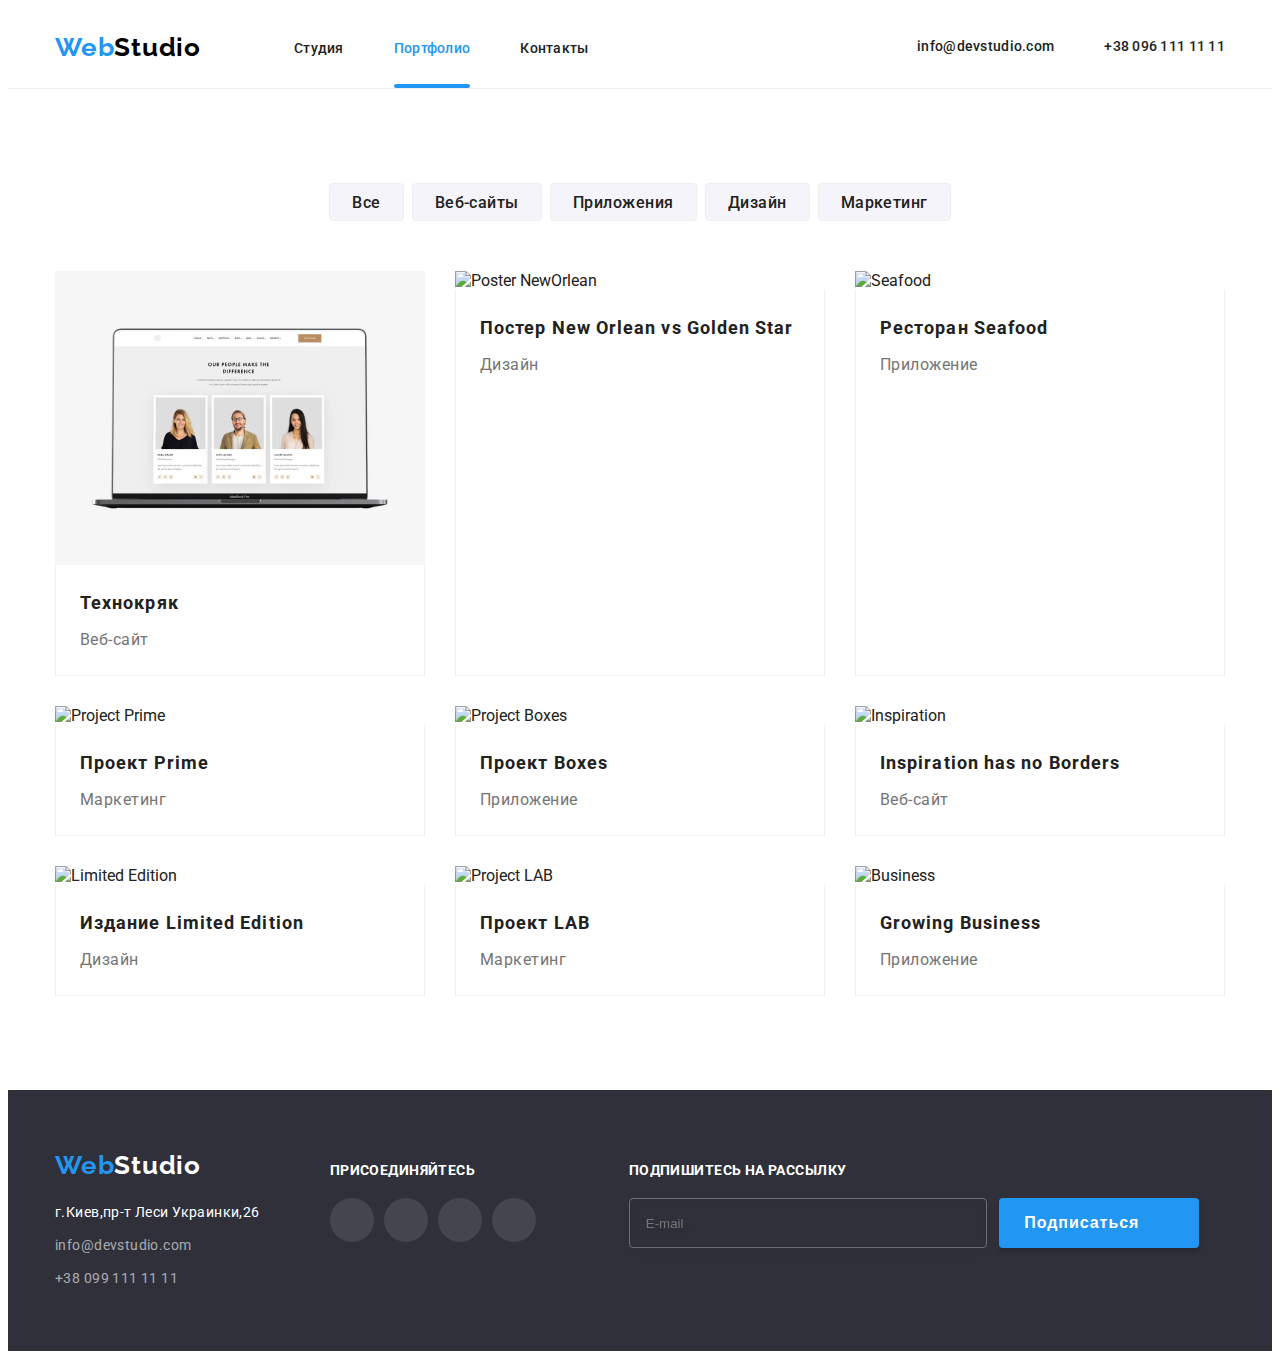
==== commit 0cd23956: "up" ====
--- a/portfolio.html
+++ b/portfolio.html
@@ -171,12 +171,35 @@
             <li class="services__item">
               <a href="" class="services__link">
                 <div class="services__item-wrap">
-                  <img
-                    src="./images/portfolio_services_1.jpg"
-                    alt="Technocarck"
-                    width="370"
-                    class="services__img-portfolio"
-                  />
+                  <picture>
+                    <source
+                      srcset="
+                        ./images/projects/Project1Desk1x.jpg 1x,
+                        ./images/projects/Project1Desk2x.jpg 2x
+                      "
+                      media="(min-width: 1200px)"
+                    />
+                    <source
+                      srcset="
+                        ./images/projects/Project1Tab1x.jpg 1x,
+                        ./images/projects/Project1Tab2x.jpg 2x
+                      "
+                      media="(min-width: 768px)"
+                    />
+                    <source
+                      srcset="
+                        ./images/projects/Project1Mob1x.jpg 1x,
+                        ./images/projects/Project1Mob2x.jpg 2x
+                      "
+                      media="(min-width: 320px)"
+                    />
+                    <img
+                      src="./images/projects/Project1Mob2x.jpg"
+                      alt="Technocarck"
+                      width="450"
+                      class="services__img-portfolio"
+                    />
+                  </picture>
                   <p class="services__item-text">
                     Ресурс предлагает комплексные предложения с разным уровнем
                     функционала и сервисов. Все это позволит посетителю получить
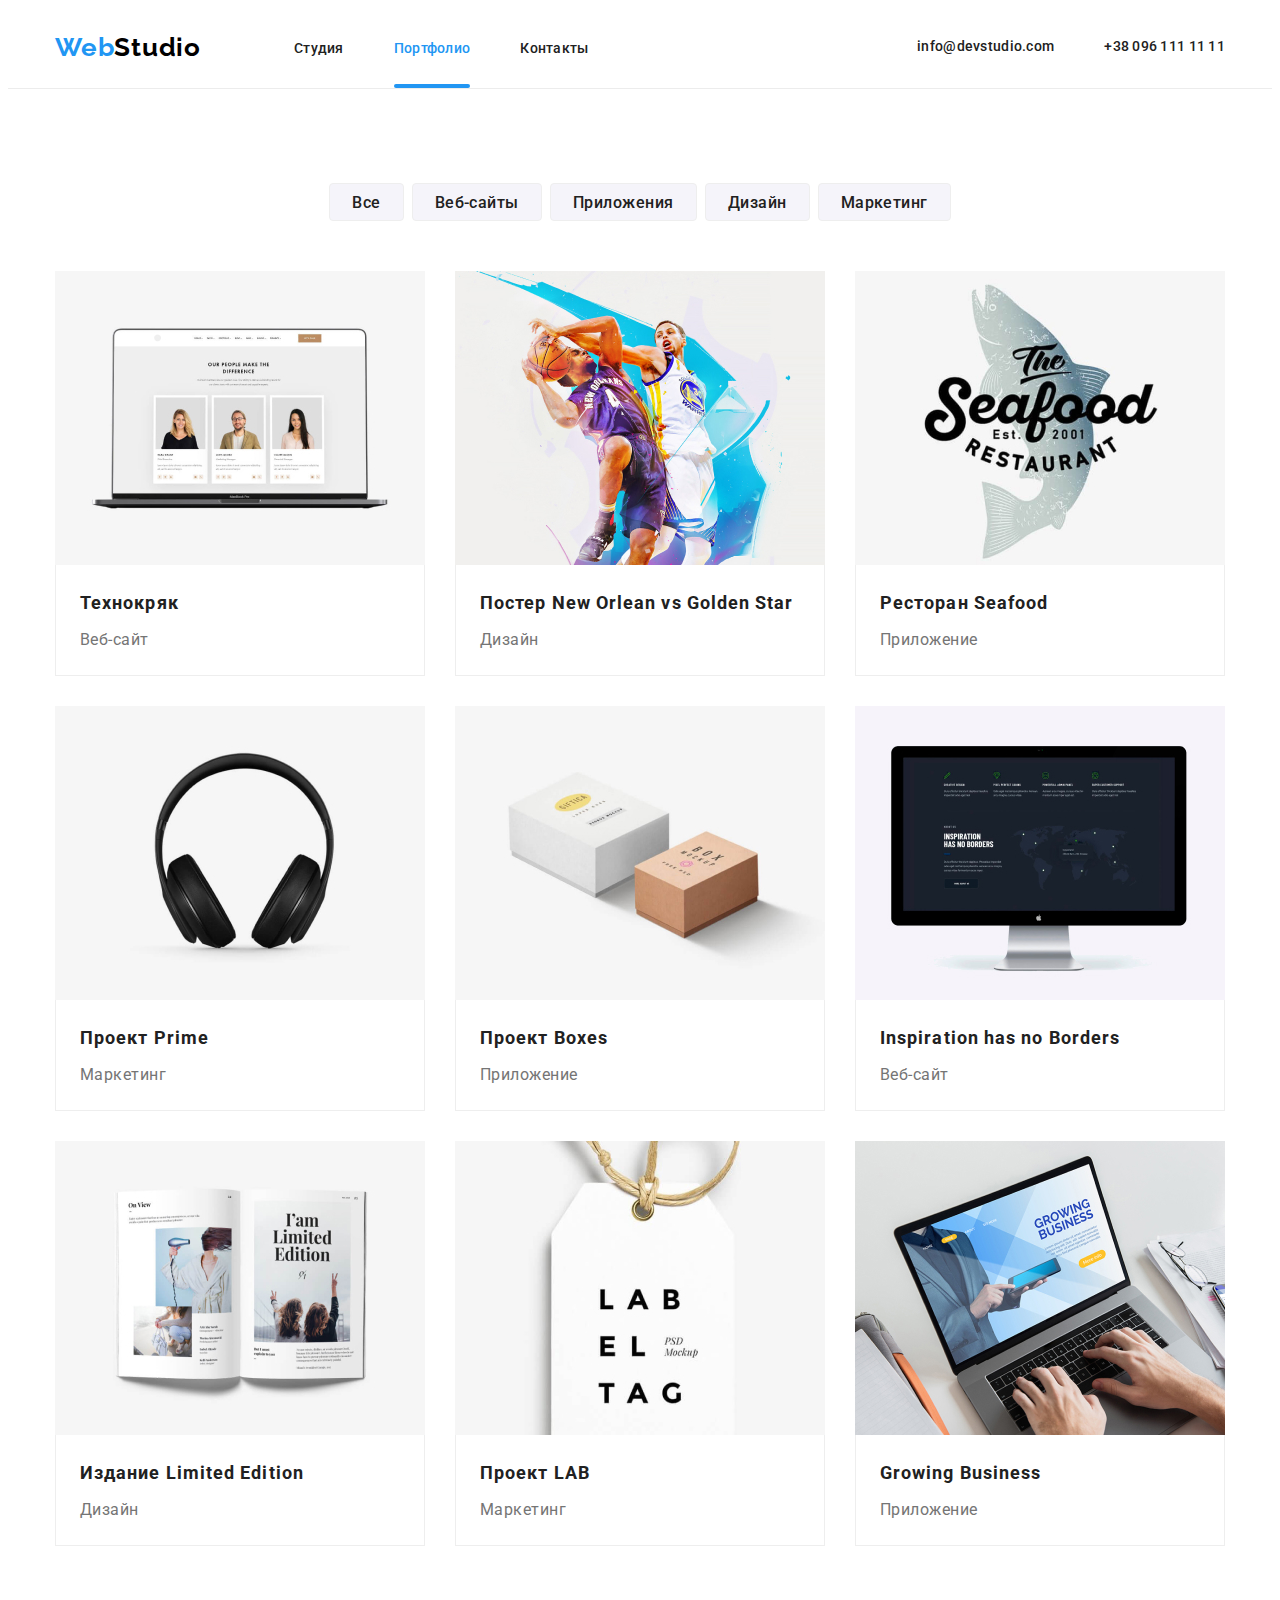
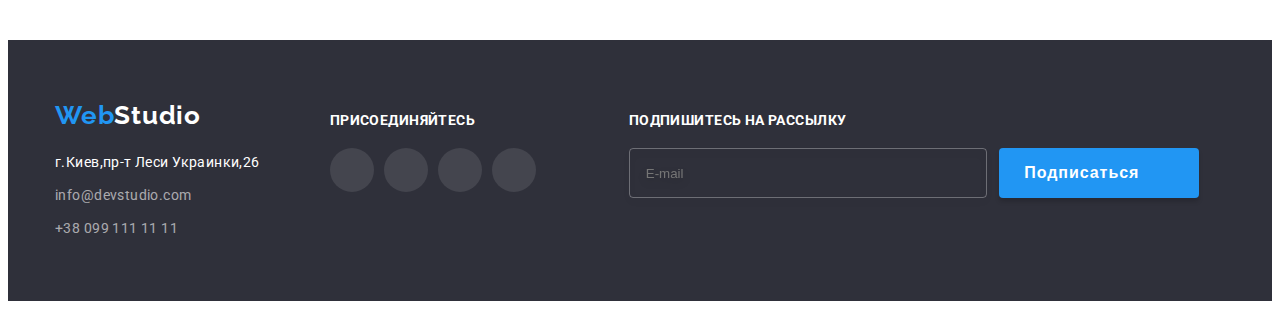
==== commit e1a81ab7: "up" ====
--- a/portfolio.html
+++ b/portfolio.html
@@ -195,7 +195,7 @@
                     />
                     <img
                       src="./images/projects/Project1Mob2x.jpg"
-                      alt="Technocarck"
+                      alt="Technocrack"
                       width="450"
                       class="services__img-portfolio"
                     />
@@ -215,12 +215,35 @@
             <li class="services__item">
               <a href="" class="services__link">
                 <div class="services__item-wrap">
-                  <img
-                    src="./images/portfolio_services_2.jpg"
-                    alt="Poster NewOrlean"
-                    width="370"
-                    class="services__img-portfolio"
-                  />
+                  <picture>
+                    <source
+                      srcset="
+                        ./images/projects/Project2Desk1x.jpg 1x,
+                        ./images/projects/Project2Desk2x.jpg 2x
+                      "
+                      media="(min-width: 1200px)"
+                    />
+                    <source
+                      srcset="
+                        ./images/projects/Project2Tab1x.jpg 1x,
+                        ./images/projects/Project2Tab2x.jpg 2x
+                      "
+                      media="(min-width: 768px)"
+                    />
+                    <source
+                      srcset="
+                        ./images/projects/Project2Mob1x.jpg 1x,
+                        ./images/projects/Project2Mob2x.jpg 2x
+                      "
+                      media="(min-width: 320px)"
+                    />
+                    <img
+                      src="./images/projects/Project2Mob2x.jpg"
+                      alt="Poster NewOrlean"
+                      width="450"
+                      class="services__img-portfolio"
+                    />
+                  </picture>
                   <p class="services__item-text">
                     Ресурс предлагает комплексные предложения с разным уровнем
                     функционала и сервисов. Все это позволит посетителю получить
@@ -238,12 +261,35 @@
             <li class="services__item">
               <a href="" class="services__link">
                 <div class="services__item-wrap">
-                  <img
-                    src="./images/portfolio_services_3.jpg"
-                    alt="Seafood"
-                    width="370"
-                    class="services__img-portfolio"
-                  />
+                  <picture>
+                    <source
+                      srcset="
+                        ./images/projects/Project3Desk1x.jpg 1x,
+                        ./images/projects/Project3Desk2x.jpg 2x
+                      "
+                      media="(min-width: 1200px)"
+                    />
+                    <source
+                      srcset="
+                        ./images/projects/Project3Tab1x.jpg 1x,
+                        ./images/projects/Project3Tab2x.jpg 2x
+                      "
+                      media="(min-width: 768px)"
+                    />
+                    <source
+                      srcset="
+                        ./images/projects/Project3Mob1x.jpg 1x,
+                        ./images/projects/Project3Mob2x.jpg 2x
+                      "
+                      media="(min-width: 320px)"
+                    />
+                    <img
+                      src="./images/projects/Project3Mob2x.jpg"
+                      alt="Seafood"
+                      width="450"
+                      class="services__img-portfolio"
+                    />
+                  </picture>
                   <p class="services__item-text">
                     Ресурс предлагает комплексные предложения с разным уровнем
                     функционала и сервисов. Все это позволит посетителю получить
@@ -259,12 +305,35 @@
             <li class="services__item">
               <a href="" class="services__link">
                 <div class="services__item-wrap">
-                  <img
-                    src="./images/portfolio_services_4.jpg"
-                    alt="Project Prime"
-                    width="370"
-                    class="services__img-portfolio"
-                  />
+                  <picture>
+                    <source
+                      srcset="
+                        ./images/projects/Project4Desk1x.jpg 1x,
+                        ./images/projects/Project4Desk2x.jpg 2x
+                      "
+                      media="(min-width: 1200px)"
+                    />
+                    <source
+                      srcset="
+                        ./images/projects/Project4Tab1x.jpg 1x,
+                        ./images/projects/Project4Tab2x.jpg 2x
+                      "
+                      media="(min-width: 768px)"
+                    />
+                    <source
+                      srcset="
+                        ./images/projects/Project4Mob1x.jpg 1x,
+                        ./images/projects/Project4Mob2x.jpg 2x
+                      "
+                      media="(min-width: 320px)"
+                    />
+                    <img
+                      src="./images/projects/Project4Mob2x.jpg"
+                      alt="Project Prime"
+                      width="450"
+                      class="services__img-portfolio"
+                    />
+                  </picture>
                   <p class="services__item-text">
                     Ресурс предлагает комплексные предложения с разным уровнем
                     функционала и сервисов. Все это позволит посетителю получить
@@ -280,12 +349,35 @@
             <li class="services__item">
               <a href="" class="services__link">
                 <div class="services__item-wrap">
-                  <img
-                    src="./images/portfolio_services_5.jpg"
-                    alt="Project Boxes"
-                    width="370"
-                    class="services__img-portfolio"
-                  />
+                  <picture>
+                    <source
+                      srcset="
+                        ./images/projects/Project5Desk1x.jpg 1x,
+                        ./images/projects/Project5Desk2x.jpg 2x
+                      "
+                      media="(min-width: 1200px)"
+                    />
+                    <source
+                      srcset="
+                        ./images/projects/Project5Tab1x.jpg 1x,
+                        ./images/projects/Project5Tab2x.jpg 2x
+                      "
+                      media="(min-width: 768px)"
+                    />
+                    <source
+                      srcset="
+                        ./images/projects/Project5Mob1x.jpg 1x,
+                        ./images/projects/Project5Mob2x.jpg 2x
+                      "
+                      media="(min-width: 320px)"
+                    />
+                    <img
+                      src="./images/projects/Project5Mob2x.jpg"
+                      alt="Project Boxes"
+                      width="450"
+                      class="services__img-portfolio"
+                    />
+                  </picture>
                   <p class="services__item-text">
                     Ресурс предлагает комплексные предложения с разным уровнем
                     функционала и сервисов. Все это позволит посетителю получить
@@ -301,12 +393,35 @@
             <li class="services__item">
               <a href="" class="services__link">
                 <div class="services__item-wrap">
-                  <img
-                    src="./images/portfolio_services_6.jpg"
-                    alt="Inspiration"
-                    width="370"
-                    class="services__img-portfolio"
-                  />
+                  <picture>
+                    <source
+                      srcset="
+                        ./images/projects/Project6Desk1x.jpg 1x,
+                        ./images/projects/Project6Desk2x.jpg 2x
+                      "
+                      media="(min-width: 1200px)"
+                    />
+                    <source
+                      srcset="
+                        ./images/projects/Project6Tab1x.jpg 1x,
+                        ./images/projects/Project6Tab2x.jpg 2x
+                      "
+                      media="(min-width: 768px)"
+                    />
+                    <source
+                      srcset="
+                        ./images/projects/Project6Mob1x.jpg 1x,
+                        ./images/projects/Project6Mob2x.jpg 2x
+                      "
+                      media="(min-width: 320px)"
+                    />
+                    <img
+                      src="./images/projects/Project6Mob2x.jpg"
+                      alt="Inspiration"
+                      width="450"
+                      class="services__img-portfolio"
+                    />
+                  </picture>
                   <p class="services__item-text">
                     Ресурс предлагает комплексные предложения с разным уровнем
                     функционала и сервисов. Все это позволит посетителю получить
@@ -322,12 +437,35 @@
             <li class="services__item">
               <a href="" class="services__link">
                 <div class="services__item-wrap">
-                  <img
-                    src="./images/portfolio_services_7.jpg"
-                    alt="Limited Edition"
-                    width="370"
-                    class="services__img-portfolio"
-                  />
+                  <picture>
+                    <source
+                      srcset="
+                        ./images/projects/Project7Desk1x.jpg 1x,
+                        ./images/projects/Project7Desk2x.jpg 2x
+                      "
+                      media="(min-width: 1200px)"
+                    />
+                    <source
+                      srcset="
+                        ./images/projects/Project7Tab1x.jpg 1x,
+                        ./images/projects/Project7Tab2x.jpg 2x
+                      "
+                      media="(min-width: 768px)"
+                    />
+                    <source
+                      srcset="
+                        ./images/projects/Project7Mob1x.jpg 1x,
+                        ./images/projects/Project7Mob2x.jpg 2x
+                      "
+                      media="(min-width: 320px)"
+                    />
+                    <img
+                      src="./images/projects/Project7Mob2x.jpg"
+                      alt="Limited Edition"
+                      width="450"
+                      class="services__img-portfolio"
+                    />
+                  </picture>
                   <p class="services__item-text">
                     Ресурс предлагает комплексные предложения с разным уровнем
                     функционала и сервисов. Все это позволит посетителю получить
@@ -343,12 +481,35 @@
             <li class="services__item">
               <a href="" class="services__link">
                 <div class="services__item-wrap">
-                  <img
-                    src="./images/portfolio_services_8.jpg"
-                    alt="Project LAB"
-                    width="370"
-                    class="services__img-portfolio"
-                  />
+                  <picture>
+                    <source
+                      srcset="
+                        ./images/projects/Project8Desk1x.jpg 1x,
+                        ./images/projects/Project8Desk2x.jpg 2x
+                      "
+                      media="(min-width: 1200px)"
+                    />
+                    <source
+                      srcset="
+                        ./images/projects/Project8Tab1x.jpg 1x,
+                        ./images/projects/Project8Tab2x.jpg 2x
+                      "
+                      media="(min-width: 768px)"
+                    />
+                    <source
+                      srcset="
+                        ./images/projects/Project8Mob1x.jpg 1x,
+                        ./images/projects/Project8Mob2x.jpg 2x
+                      "
+                      media="(min-width: 320px)"
+                    />
+                    <img
+                      src="./images/projects/Project8Mob2x.jpg"
+                      alt="Project LAB"
+                      width="450"
+                      class="services__img-portfolio"
+                    />
+                  </picture>
                   <p class="services__item-text">
                     Ресурс предлагает комплексные предложения с разным уровнем
                     функционала и сервисов. Все это позволит посетителю получить
@@ -364,12 +525,36 @@
             <li class="services__item">
               <a href="" class="services__link">
                 <div class="services__item-wrap">
-                  <img
-                    src="./images/portfolio_services_9.jpg"
-                    alt="Business"
-                    width="370"
-                    class="services__img-portfolio"
-                  />
+                  <picture>
+                    <source
+                      srcset="
+                        ./images/projects/Project9Desk1x.jpg 1x,
+                        ./images/projects/Project9Desk2x.jpg 2x
+                      "
+                      media="(min-width: 1200px)"
+                    />
+                    <source
+                      srcset="
+                        ./images/projects/Project9Tab1x.jpg 1x,
+                        ./images/projects/Project9Tab2x.jpg 2x
+                      "
+                      media="(min-width: 768px)"
+                    />
+                    <source
+                      srcset="
+                        ./images/projects/Project9Mob1x.jpg 1x,
+                        ./images/projects/Project9Mob2x.jpg 2x
+                      "
+                      media="(min-width: 320px)"
+                    />
+                    <img
+                      src="./images/projects/Project9Mob2x.jpg"
+                      alt="Business"
+                      width="450"
+                      class="services__img-portfolio"
+                    />
+                  </picture>
+
                   <p class="services__item-text">
                     Ресурс предлагает комплексные предложения с разным уровнем
                     функционала и сервисов. Все это позволит посетителю получить
@@ -497,6 +682,6 @@
         </div>
       </div>
     </footer>
-    <script src="./js/menu.js"></script>
+    <script src="./js/mobile-menu.js"></script>
   </body>
 </html>
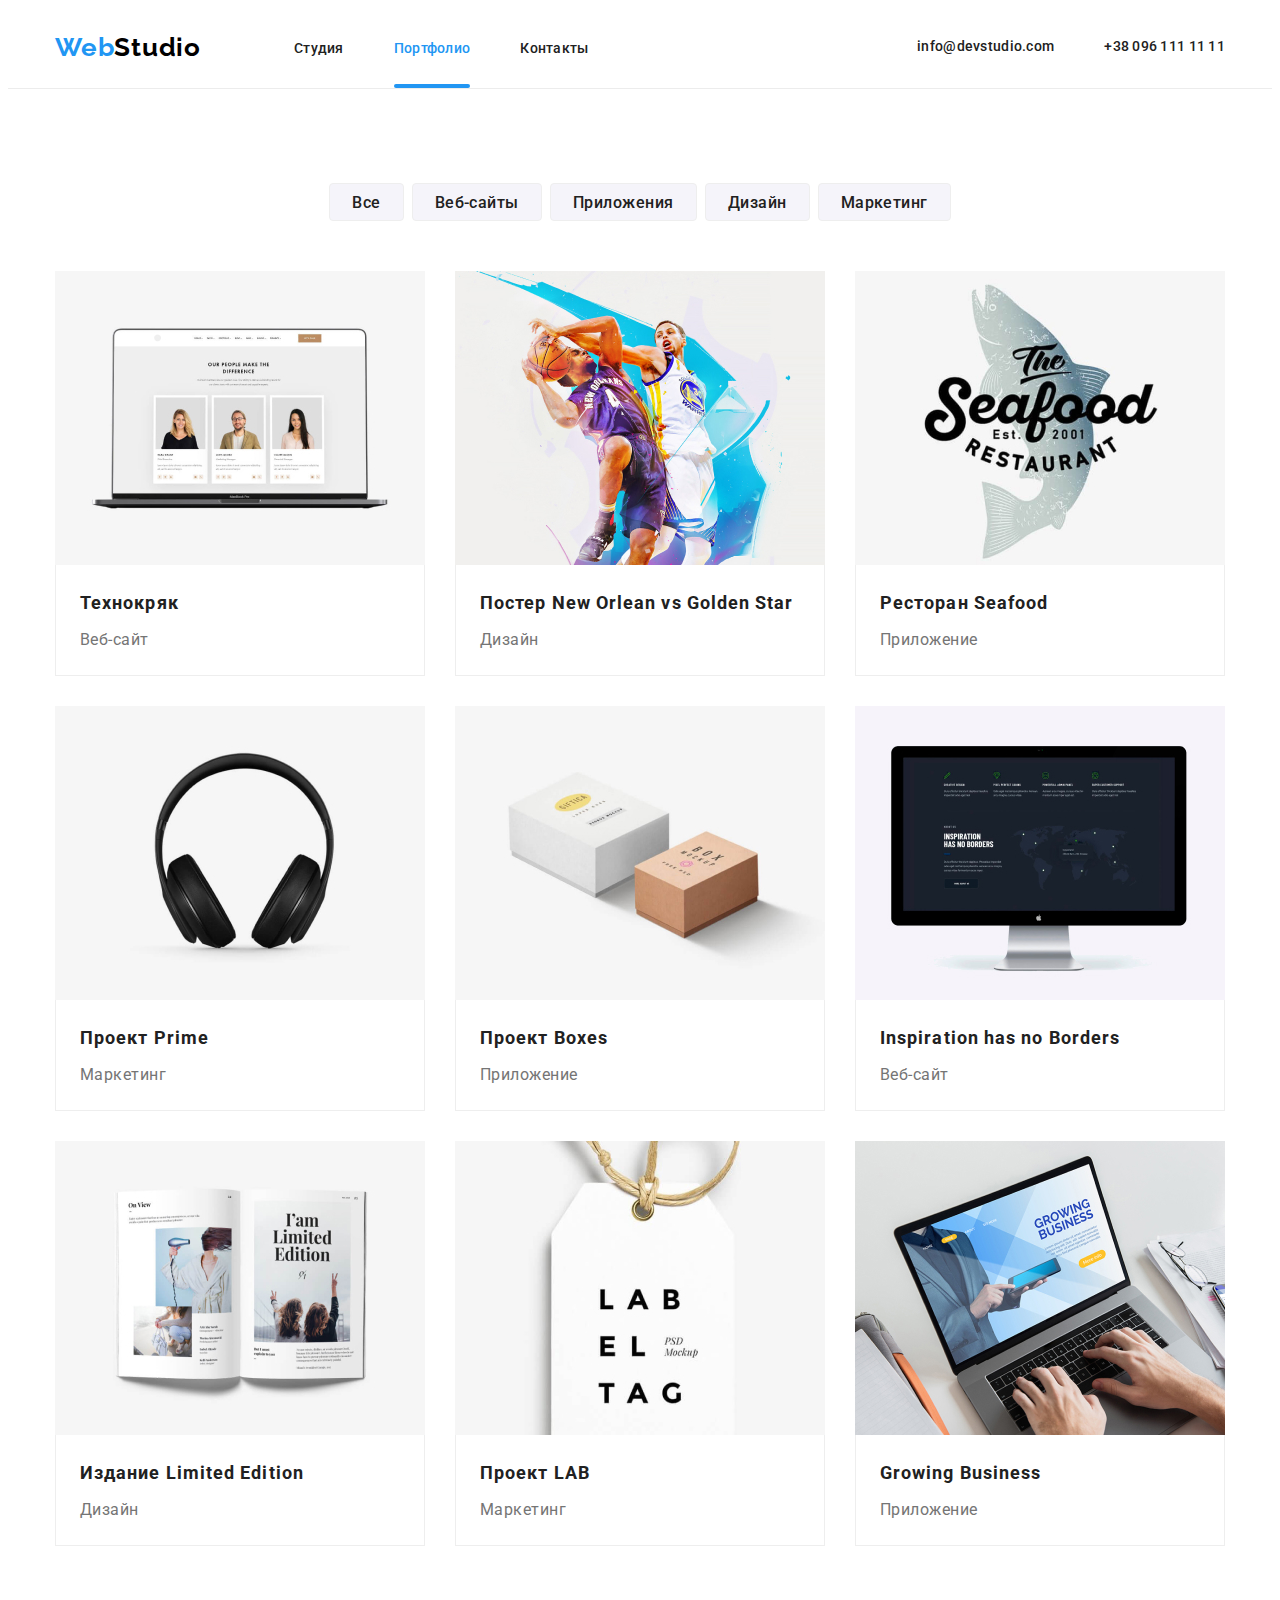
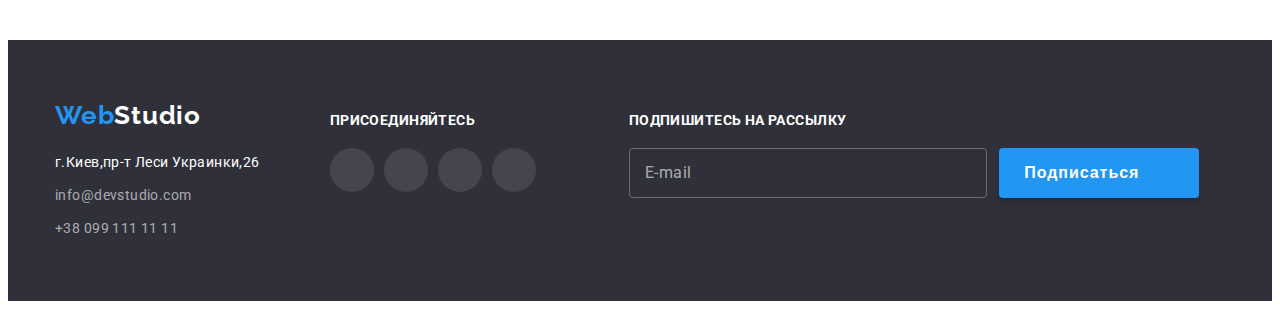
==== commit 2dac7071: "Update portfolio.html" ====
--- a/portfolio.html
+++ b/portfolio.html
@@ -663,15 +663,17 @@
         <div class="mailing-list">
           <h3 class="mailing-list__title">Подпишитесь на рассылку</h3>
           <form class="mailing">
-            <label class="mailing__label">
+            <div class="mailing__form">
               <input
                 type="email"
+                id="email"
                 name="footer-email"
-                placeholder="E-mail"
+                placeholder=" "
                 class="mailing__input"
                 required
               />
-            </label>
+              <label class="mailing__label" for="email">E-mail</label>
+            </div>
             <button type="submit" class="main-btn footer-btn">
               Подписаться
               <svg class="footer-btn__icon" width="24" height="24">
@@ -682,6 +684,7 @@
         </div>
       </div>
     </footer>
+
     <script src="./js/mobile-menu.js"></script>
   </body>
 </html>
--- a/css/main.min.css
+++ b/css/main.min.css
@@ -1,3 +1,3 @@
-﻿body{font-family:"Roboto",sans-serif;color:#212121;background-color:#fff}html{box-sizing:border-box}*,*::before,*::after{box-sizing:inherit}button{cursor:pointer}p,h1,h2,h3,h4,h5,h6{margin:0}ul{margin:0;padding-left:0}a{color:currentColor}a:focus,button:focus,.modal-form__input,.modal-form__text,.mailing__input{outline:currentColor}img{display:block;width:100%;min-width:100%;height:auto}:root{--main-color: #212121;--header-bottom: #ececec;--highlight-color: #2196f3;--highlight-btn: #188ce8;--mark-color: #ffa500;--header-link-color: #757575;--main-tittle-color: #ffffff;--main-background-color: #2f303a;--description-text-color: #757575;--description-background-color: #f5f4fa;--team__position-color: #757575;--soc-icon-color: #afb1b8;--footer-background-color: #2f303a;--footer-contact-color: #ffffff;--portfolio-speciality-color: #757575;--typical-margin: 30px;--timing-function: cubic-bezier(0.4, 0, 0.2, 1)}h2[class=visually-hidden],h1[class=visually-hidden]{position:absolute;white-space:nowrap;width:1px;height:1px;overflow:hidden;border:0;padding:0;clip:rect(0 0 0 0);clip-path:inset(50%);margin:-1px}.container{width:100%;margin:0 auto;padding-left:15px;padding-right:15px}@media screen and (min-width: 480px){.container{max-width:480px}}@media screen and (min-width: 768px){.container{max-width:768px}}@media screen and (min-width: 1200px){.container{max-width:1200px}}.main-btn{font-weight:700;font-size:16px;line-height:1.88;text-align:center;letter-spacing:.06em;box-shadow:0px 4px 4px rgba(0,0,0,.15);border-radius:4px;border:0;color:var(--main-tittle-color);background:var(--highlight-color);margin:0 auto;display:block;min-width:200px;height:50px;transition:box-shadow 250ms var(--timing-function),background-color 250ms var(--timing-function)}.main-btn:hover,.main-btn:focus{background-color:var(--highlight-btn);box-shadow:0px 4px 4px rgba(0,0,0,.15);border-radius:4px}.header{border-bottom:1px solid var(--header-bottom)}@media screen and (min-width: 480px){.header{padding:10px 0}}@media screen and (min-width: 768px){.header{padding:0}}@media screen and (min-width: 1200px){.header{padding-top:24px;padding-bottom:25px}}.header>.container,.nav{display:flex;align-items:center}.logo{font-family:"Raleway",sans-serif;font-style:normal;font-weight:700;font-size:24px;line-height:1.17;letter-spacing:.03em}@media screen and (min-width: 1200px){.logo{font-size:26px;line-height:1.19}}.menu{display:none}@media screen and (min-width: 768px){.menu{display:flex;align-items:center}}.nav__logo{color:#000;margin-right:88px}@media screen and (min-width: 1200px){.nav__logo{margin-right:93px}}.logo__first{color:var(--highlight-color)}.menu__item:not(:last-child){margin-right:50px}.menu__link{color:var(--main-color);margin-top:4px;position:relative;/*!!!!!!!!!!!!! ЕСЛИ НЕТ - ТО ФИГУРА
+﻿body{font-family:"Roboto",sans-serif;color:#212121;background-color:#fff}html{box-sizing:border-box}*,*::before,*::after{box-sizing:inherit}button{cursor:pointer}p,h1,h2,h3,h4,h5,h6{margin:0}ul{margin:0;padding-left:0}a{color:currentColor}a:focus,button:focus,.modal-form__input,.modal-form__text,.mailing__input{outline:currentColor}img{display:block;width:100%;min-width:100%;height:auto}:root{--main-color: #212121;--header-bottom: #ececec;--highlight-color: #2196f3;--highlight-btn: #188ce8;--mark-color: #ffa500;--header-link-color: #757575;--main-tittle-color: #ffffff;--main-background-color: #2f303a;--description-text-color: #757575;--description-background-color: #f5f4fa;--team__position-color: #757575;--soc-icon-color: #afb1b8;--footer-background-color: #2f303a;--footer-contact-color: #ffffff;--portfolio-speciality-color: #757575;--typical-margin: 30px;--timing-function: cubic-bezier(0.4, 0, 0.2, 1)}h2[class=visually-hidden],h1[class=visually-hidden]{position:absolute;white-space:nowrap;width:1px;height:1px;overflow:hidden;border:0;padding:0;clip:rect(0 0 0 0);clip-path:inset(50%);margin:-1px}.container{width:100%;margin:0 auto;padding-left:15px;padding-right:15px}@media screen and (min-width: 480px){.container{max-width:480px}}@media screen and (min-width: 768px){.container{max-width:768px}}@media screen and (min-width: 1200px){.container{max-width:1200px}}.main-btn{font-weight:700;font-size:16px;line-height:1.88;text-align:center;letter-spacing:.06em;box-shadow:0px 4px 4px rgba(0,0,0,.15);border-radius:4px;border:0;color:var(--main-tittle-color);background:var(--highlight-color);margin:0 auto;display:block;min-width:200px;height:50px;transition:box-shadow 250ms var(--timing-function),background-color 250ms var(--timing-function)}.main-btn:hover,.main-btn:focus{background-color:var(--highlight-btn);box-shadow:0px 4px 4px rgba(0,0,0,.15);border-radius:4px}.header{border-bottom:1px solid var(--header-bottom);padding:10px 0}@media screen and (min-width: 768px){.header{padding:0}}@media screen and (min-width: 1200px){.header{padding-top:24px;padding-bottom:25px}}.header>.container,.nav{display:flex;align-items:center}.logo{font-family:"Raleway",sans-serif;font-style:normal;font-weight:700;font-size:24px;line-height:1.17;letter-spacing:.03em}@media screen and (min-width: 1200px){.logo{font-size:26px;line-height:1.19}}.menu{display:none}@media screen and (min-width: 768px){.menu{display:flex;align-items:center}}.nav__logo{color:#000}@media screen and (min-width: 768px){.nav__logo{margin-right:88px}}@media screen and (min-width: 1200px){.nav__logo{margin-right:93px}}.logo__first{color:var(--highlight-color)}.menu__item:not(:last-child){margin-right:50px}.menu__link{color:var(--main-color);margin-top:4px;position:relative;/*!!!!!!!!!!!!! ЕСЛИ НЕТ - ТО ФИГУРА
 ПОЗИЦИОНИРУЕТСЯ ОТНОСИТЕЛЬНО ДОКУМЕНТА 
-при position: absolute; !!!!!!!!!!!!!!!*/transition:color 250ms var(--timing-function),filter 250ms var(--timing-function);font-weight:500;font-size:14px;line-height:1.14;letter-spacing:.02em}.menu__link:hover,.menu__link:focus{color:var(--highlight-color)}.menu__link--stream{color:var(--highlight-color)}.menu__link--stream::after{content:"";position:absolute;bottom:-32.5px;display:block;width:100%;height:4px;border-radius:4px;background-color:var(--highlight-color)}.contacts{display:none}@media screen and (min-width: 768px){.contacts{display:flex;flex-direction:column;margin-left:auto;padding:21px 0}}@media screen and (min-width: 1200px){.contacts{padding:0;flex-direction:row}}.contacts__item:not(:first-child){margin-top:10px}@media screen and (min-width: 1200px){.contacts__item:not(:first-child){margin-top:0;margin-left:30px}}.contacts__link{display:flex;align-items:center;font-weight:500;font-size:14px;line-height:1.14;letter-spacing:.02em;transition:color 250ms var(--timing-function),filter 250ms var(--timing-function)}.contacts__link:hover,.contacts__link:focus{color:var(--highlight-color)}.contacts__icon{margin-right:10px;fill:currentColor}.menu-button-open{display:flex;justify-content:center;align-items:center;margin-left:auto;width:40px;height:40px;padding:0;border:none;background-color:inherit;transition:fill 250ms var(--timing-function)}@media screen and (min-width: 768px){.menu-button-open{display:none}}.menu-button-open:hover,.menu-button-open:focus{fill:var(--highlight-color)}.mob-modal{position:fixed;background-color:var(--footer-contact-color);z-index:2;top:0;left:0;width:100vw;height:100vh;padding-top:48px;padding-bottom:48px}.mob-modal__container{max-width:480px;padding-left:40px;margin:0 auto;display:flex;flex-direction:column;height:100%;justify-content:space-between;overflow:auto}.menu-button-close{position:absolute;top:10px;right:15px;margin:0;padding:0;border:none;background-color:inherit;transition:fill 250ms var(--timing-function)}.menu-button-close:hover,.menu-button-close:focus{fill:var(--highlight-color)}.mob-menu{display:flex;flex-direction:column;gap:32px}.mob-menu__item{font-weight:500;font-size:40px;line-height:1.175;letter-spacing:.02em}@media screen and (max-width: 360px){.mob-menu__item{font-size:34px}}.mob-menu__link{position:relative;transition:color 250ms var(--timing-function)}.mob-menu--stream{color:var(--highlight-color)}.mob-menu__link:hover,.mob-menu__link:focus{color:var(--highlight-color)}.mob-menu__link:hover::after,.mob-menu__link:focus::after{content:"";position:absolute;display:block;width:100%;height:4px;border-radius:2px;background-color:var(--highlight-color)}.mob-contacts{display:flex;flex-direction:column;gap:32px;margin-bottom:64px}.mob-contacts__mobile{font-weight:500;font-size:34px;line-height:1.1764705882;letter-spacing:.02em;color:var(--highlight-color)}@media screen and (max-width: 360px){.mob-contacts__mobile{font-size:27px}}.mob-contacts__email{font-weight:500;font-size:24px;line-height:1.1666666667;letter-spacing:.02em;color:var(--header-link-color);transition:color 250ms var(--timing-function)}.mob-contacts__email:hover,.mob-contacts__email:focus{color:var(--highlight-color)}.mob-networks{display:flex;flex-wrap:wrap}.mob-networks__item{color:var(--highlight-color);padding:0 10px;border-left:1px solid rgba(33,33,33,.2)}.mob-networks__item:first-child{border-left:0;padding-left:0}.main{background:var(--footer-background-color);padding:118px 0;background-image:linear-gradient(rgba(47, 48, 58, 0.4), rgba(47, 48, 58, 0.4)),url(../images/hero_img.jpg);background-repeat:no-repeat;background-position:center;background-size:cover;margin:0 auto}@media screen and (min-width: 480px){.main{max-width:480px;padding:118px 0}}@media screen and (min-width: 768px){.main{max-width:768px;padding:118px 0}}@media screen and (min-width: 1200px){.main{max-width:1600px;padding:200px 0}}.main__box{font-weight:900;text-align:center;letter-spacing:.06em;text-transform:uppercase;color:var(--main-tittle-color);margin:0 auto;margin-bottom:30px}@media screen and (min-width: 480px){.main__box{max-width:360px;font-size:26px;line-height:1.62}}@media screen and (min-width: 1200px){.main__box{max-width:696px;font-size:44px;line-height:1.36}}.details{padding:60px 0}@media screen and (min-width: 1200px){.details{padding:94px 0}}.description{display:flex;flex-wrap:wrap;gap:var(--typical-margin)}.description__li{width:100%}@media screen and (min-width: 768px){.description__li{width:calc((100% - 30px)/2)}}@media screen and (min-width: 1200px){.description__li{width:calc((100% - 90px)/4)}}.details-box{display:flex;justify-content:center;align-items:center;height:120px;background:var(--description-background-color);border-radius:4px;margin-bottom:30px}.details-box__title{font-weight:700;font-size:14px;line-height:1.14;letter-spacing:.03em;text-transform:uppercase;color:var(--main-color);margin-bottom:10px;text-align:center}@media screen and (min-width: 768px){.details-box__title{text-align:left}}.details-box__text{font-size:14px;line-height:1.71;letter-spacing:.03em;color:var(--description-text-color)}.activity-section{padding-bottom:94px}@media screen and (max-width: 1199px){.activity-section{position:absolute;white-space:nowrap;width:1px;height:1px;overflow:hidden;border:0;padding:0;clip:rect(0 0 0 0);clip-path:inset(50%);margin:-1px}}.activity-title{font-size:36px;line-height:1.17;text-align:center;letter-spacing:.03em;color:var(--main-color);margin-bottom:50px}.activity{display:flex}.activity__li{position:relative;display:flex}.activity__li:not(:last-child){margin-right:var(--typical-margin)}.activity__text{text-transform:uppercase;position:absolute;bottom:0;left:0;width:100%;height:70px;display:flex;align-items:center;justify-content:center;background:rgba(47,48,58,.8);font-weight:700;font-size:14px;line-height:1.14;letter-spacing:.03em;color:var(--main-tittle-color)}.team-section{background:var(--description-background-color);padding:60px 0}@media screen and (min-width: 1200px){.team-section{padding:94px 0}}.team-title{font-weight:700;font-size:28px;line-height:1.18;text-align:center;letter-spacing:.03em;margin-bottom:30px}@media screen and (min-width: 1200px){.team-title{font-size:36px;line-height:1.17;text-align:center;letter-spacing:.03em;color:var(--main-color);margin-bottom:50px}}.team-list{display:flex;flex-wrap:wrap;gap:var(--typical-margin)}.team-list__item{width:100%;text-align:center;background:var(--main-tittle-color);box-shadow:0px 1px 3px rgba(0,0,0,.12),0px 1px 1px rgba(0,0,0,.14),0px 2px 1px rgba(0,0,0,.2);border-radius:0px 0px 4px 4px}@media screen and (min-width: 768px){.team-list__item{width:calc((100% - 30px)/2)}}@media screen and (min-width: 1200px){.team-list__item{width:calc((100% - 90px)/4)}}.team{padding:30px 0}.team__name{font-weight:500;font-size:16px;line-height:1.19;color:var(--main-color);margin-bottom:10px}.team__position{font-size:16px;line-height:1.19;color:var(--team-position-color);margin-bottom:16px}.social-networks{display:flex;justify-content:center}.social-networks__item{margin-left:10px}.social-networks__item:first-child{margin-left:0}.social-networks__link{display:flex;justify-content:center;align-items:center;width:44px;height:44px;border-radius:50px;color:var(--soc-icon-color);fill:var(--soc-icon-color);transition:background-color 250ms var(--timing-function),fill 250ms var(--timing-function)}.social-networks__link:hover,.social-networks__link:focus{background-color:var(--highlight-color);fill:var(--main-tittle-color)}.social-networks__icon{color:currentColor}.clients-section{padding:60px 0}@media screen and (min-width: 1200px){.clients-section{padding:94px 0}}.clients-title{font-weight:700;font-size:28px;line-height:1.18;text-align:center;letter-spacing:.03em;color:var(--main-color);margin-bottom:50px}@media screen and (min-width: 1200px){.clients-title{font-size:36px;line-height:1.17;text-align:center;letter-spacing:.03em;color:var(--main-color);margin-bottom:50px}}.clients{display:flex;flex-wrap:wrap;gap:var(--typical-margin);justify-content:center}@media screen and (min-width: 480px){.clients__item{width:calc((100% - 30px)/2)}}@media screen and (min-width: 768px){.clients__item{width:calc((100% - 60px)/3)}}@media screen and (min-width: 1200px){.clients__item{width:calc((100% - 150px)/6)}}.clients__link{display:flex;justify-content:center;align-items:center;height:92px;border:1px solid #afb1b8;border-radius:4px;color:var(--soc-icon-color);fill:var(--soc-icon-color);transition:border 250ms var(--timing-function),fill 250ms var(--timing-function),filter 250ms var(--timing-function)}.clients__link:hover,.clients__link:focus{border:1px solid var(--highlight-color);fill:var(--highlight-color);filter:drop-shadow(0px 4px 4px rgba(0, 0, 0, 0.25))}.client__icon{color:currentColor}.footer{background:var(--footer-background-color);padding:60px 0}.footer .container{display:flex;flex-direction:column;align-items:center;justify-content:center}@media screen and (min-width: 768px){.footer .container{flex-direction:unset;flex-wrap:wrap;align-items:unset;justify-content:unset}}.footer__box-address{display:flex;flex-direction:column;align-items:center;margin-bottom:60px}@media screen and (min-width: 768px){.footer__box-address{margin-left:61px;margin-bottom:0}}@media screen and (min-width: 1200px){.footer__box-address{align-items:flex-start;margin-left:0}}.logo--footer{color:var(--footer-contact-color)}.footer__div-logo{margin-bottom:20px}.contacts-footer{background:var(--footer-background-color);font-style:normal;display:flex;flex-direction:column;align-items:center}@media screen and (min-width: 1200px){.contacts-footer{align-items:flex-start}}.contacts-footer__item:not(:last-child){margin-bottom:9px}.contacts-footer__address{color:var(--footer-contact-color);font-weight:400;font-size:14px;line-height:1.71;letter-spacing:.03em;transition:color 250ms var(--timing-function)}.contacts-footer__address:hover,.contacts-footer__address:focus{color:var(--highlight-color)}.contacts-footer__email,.contacts-footer__phone{color:rgba(255,255,255,.6);font-weight:400;font-size:14px;line-height:1.71;letter-spacing:.03em;transition:color 250ms var(--timing-function)}.contacts-footer__email:hover,.contacts-footer__email:focus,.contacts-footer__phone:hover,.contacts-footer__phone:focus{color:var(--highlight-color)}.footer-contacts{display:flex;flex-direction:column;align-items:center;justify-content:center;margin-bottom:60px}@media screen and (min-width: 768px){.footer-contacts{justify-content:unset;margin-top:5px;margin-bottom:0;margin-left:165px}}@media screen and (min-width: 1200px){.footer-contacts{align-items:flex-start;justify-content:unset;margin-top:0;margin-left:70px;padding-top:12px}}.footer-invite{text-transform:uppercase;font-size:14px;line-height:1.1428571429;letter-spacing:.03em;color:var(--footer-contact-color);margin-bottom:20px}.footer-social-networks{display:flex}.footer-social-networks__item{margin-left:10px}.footer-social-networks__item:first-child{margin-left:0}.footer-social-networks__link{display:flex;justify-content:center;align-items:center;width:44px;height:44px;border-radius:50px;background:rgba(255,255,255,.1);color:var(--footer-contact-color);fill:var(--footer-contact-color);transition:background-color 250ms var(--timing-function)}.footer-social-networks__link:hover,.footer-social-networks__link:focus{background-color:var(--highlight-color)}.footer-social-networks__icon{color:currentColor}.mailing-list{display:flex;flex-direction:column;align-items:center;justify-content:center}@media screen and (min-width: 768px){.mailing-list{margin:0 auto;margin-top:60px}}@media screen and (min-width: 1200px){.mailing-list{display:block;margin-left:93px;margin-top:12px}}.mailing-list__title{font-weight:700;font-size:14px;line-height:1.1428571429;letter-spacing:.03em;text-transform:uppercase;color:var(--footer-contact-color);margin-bottom:20px}.mailing{display:flex;flex-wrap:wrap;justify-content:center;flex-direction:column}@media screen and (min-width: 1200px){.mailing{flex-direction:unset}}.mailing__input{width:358px;height:50px;background-color:rgba(0,0,0,0);border:1px solid rgba(255,255,255,.3);filter:drop-shadow(0px 4px 4px rgba(0, 0, 0, 0.15));border-radius:4px;padding-left:16px;color:var(--footer-contact-color);margin-bottom:20px;transition:border-color 250ms var(--timing-function)}@media screen and (min-width: 1200px){.mailing__input{margin-bottom:0;margin-right:12px}}.mailing__input:hover,.mailing__input:focus{border-color:var(--highlight-color)}.footer-btn{display:flex;align-items:center;justify-content:center;fill:var(--footer-contact-color)}.footer-btn__icon{margin-left:10px}.backdrop{position:fixed;top:0;left:0;width:100%;height:100%;background:rgba(0,0,0,.2);opacity:1;transition:opacity 250ms var(--timing-function)}.backdrop.is-hidden{opacity:0;pointer-events:none}.backdrop.is-hidden .modal{transform:translate(-50%, -50%) scale(0.5)}.modal{position:absolute;top:50%;left:50%;transform:translate(-50%, -50%);max-width:450px;width:100%;min-height:609px;background:var(--main-tittle-color);box-shadow:0px 1px 3px rgba(0,0,0,.12),0px 1px 1px rgba(0,0,0,.14),0px 2px 1px rgba(0,0,0,.2);border-radius:4px;padding:40px;transition:250ms var(--timing-function)}@media screen and (min-width: 1200px){.modal{max-width:528px;min-height:581px}}.modal-close-btn{position:absolute;top:8px;right:8px;display:flex;align-items:center;justify-content:center;width:30px;height:30px;border-radius:50%;background-color:rgba(0,0,0,0);border:1px solid rgba(0,0,0,.1)}.modal-close-btn:hover .modal-icon{fill:var(--highlight-color)}.is-hidden{opacity:0;visibility:hidden;pointer-events:none}.modal__title{font-weight:700;font-size:20px;line-height:1.5;text-align:center;letter-spacing:.03em;margin-bottom:30px}@media screen and (min-width: 1200px){.modal__title{line-height:1.15}}.modal-form__label{position:relative;display:flex;margin-bottom:28px}.modal-form__label:focus-within>.modal-form__input,.modal-form__label:focus-within>.modal-form__text,.modal-form__label:focus-within{fill:var(--highlight-color);border-color:var(--highlight-color)}.modal-form__span{position:absolute;left:0;top:-18px;font-size:12px;line-height:1.1666666667;letter-spacing:.01em;color:var(--description-text-color)}.modal-form__input{width:100%;height:40px;border:1px solid rgba(33,33,33,.2);border-radius:4px;background-color:rgba(0,0,0,0);padding-left:42px;transition:border-color 250ms var(--timing-function)}.modal-form__input:placeholder-shown{background-color:rgba(0,0,0,0)}.modal-form__input:not(:placeholder-shown):not(:focus):valid{background-color:rgba(108,255,186,.493)}.modal-form__input:not(:placeholder-shown):not(:focus):invalid{background-color:rgba(255,91,91,.856)}.modal-form__svg{position:absolute;left:12px;top:50%;transform:translateY(-50%);transition:fill 250ms var(--timing-function)}.modal-form__text{width:100%;height:120px;border:1px solid rgba(33,33,33,.2);border-radius:4px;resize:none;background-color:rgba(0,0,0,0);padding:12px 16px;font-size:14px;line-height:1.1428571429;letter-spacing:.01em;transition:border-color 250ms var(--timing-function)}.checkbox{display:flex;justify-content:center}.checkbox__label{font-weight:400;font-size:12px;line-height:1.17;letter-spacing:.03em;color:var(--description-text-color);display:flex;align-items:center;margin-bottom:30px;position:relative}@media screen and (min-width: 1200px){.checkbox__label{font-size:14px;line-height:1.71}}.checkbox__icon-box{position:absolute;opacity:1;transition:opacity 250ms var(--timing-function)}.checkbox__icon-check{margin-right:7px;opacity:0;transition:opacity 250ms var(--timing-function),box-shadow 250ms var(--timing-function)}.checkbox__input{position:absolute;width:1px;height:1px;margin:-1px;border:0;padding:0;white-space:nowrap;clip-path:inset(100%);clip:rect(0 0 0 0);overflow:hidden}.checkbox__input:checked+.checkbox__icon-box{opacity:0}.checkbox__input:checked~.checkbox__icon-check{opacity:1}.checkbox__input:focus+.checkbox__icon-box{box-shadow:0px 3px 1px rgba(0,0,0,.1),0px 1px 2px rgba(0,0,0,.08),0px 2px 2px rgba(0,0,0,.12);border-radius:2px}.checkbox__policy{font-weight:400;font-size:12px;line-height:1.17;letter-spacing:.03em;text-decoration-line:underline;color:var(--highlight-color)}@media screen and (min-width: 1200px){.checkbox__policy{font-size:14px;line-height:1.71}}.portfolio-btn{font-family:"Roboto",sans-serif;font-weight:500;font-size:16px;line-height:1.62;text-align:center;letter-spacing:.03em;color:var(--main-color);box-sizing:border-box;background:var(--description-background-color);border-radius:4px;border:1px solid #eee;height:38px;padding:6px 22px;transition:background-color 250ms var(--timing-function),color 250ms var(--timing-function),box-shadow 250ms var(--timing-function)}.portfolio-btn:hover,.portfolio-btn:focus{background-color:var(--highlight-color);color:var(--main-tittle-color);box-shadow:0px 3px 1px rgba(0,0,0,.1),0px 1px 2px rgba(0,0,0,.08),0px 2px 2px rgba(0,0,0,.12);border-radius:4px}.portfolio-btn-list{display:flex;flex-wrap:wrap;gap:15px 8px;margin-bottom:40px}@media screen and (min-width: 768px){.portfolio-btn-list{justify-content:center;margin-bottom:30px}}@media screen and (min-width: 1200px){.portfolio-btn-list{margin-bottom:50px}}.section-portfolio{padding:60px 0}@media screen and (min-width: 1200px){.section-portfolio{padding:94px 0}}.services__img-portfolio{display:block}.services{display:flex;flex-wrap:wrap;gap:var(--typical-margin)}.services__item{display:flex;flex-grow:1;width:100%}@media screen and (min-width: 768px){.services__item{width:calc((100% - 30px)/2)}}@media screen and (min-width: 1200px){.services__item{width:calc((100% - 60px)/3)}}.services__item-wrap{position:relative;overflow:hidden}.services__item-text{position:absolute;top:0;font-weight:700;font-size:18px;line-height:1.56;letter-spacing:.03em;color:var(--main-tittle-color);background:rgba(33,150,243,.9);padding:63px 24px;height:100%;transform:translateY(101%);transition:transform 250ms var(--timing-function)}.services__item:hover .services__item-text,.services__link:focus .services__item-text{transform:translateY(0)}.services__link{display:flex;width:100%;flex-direction:column;transition:box-shadow 250ms var(--timing-function)}.services__link:hover,.services__link:focus{box-sizing:border-box;background:var(--main-tittle-color);box-shadow:0px 1px 1px rgba(0,0,0,.12),0px 4px 4px rgba(0,0,0,.06),1px 4px 6px rgba(0,0,0,.16)}.services__div{border:1px solid #eee;border-top:none;padding:20px 24px;flex-grow:1}.services__review{font-weight:700;font-size:18px;line-height:2;letter-spacing:.06em;color:var(--main-color);margin-bottom:4px}.services__speciality{font-size:16px;line-height:1.88;letter-spacing:.03em;color:var(--portfolio-speciality-color)}.menu__link:active,.contacts__link:active,.contacts-footer__address:active,.contacts-footer__email:active,.contacts-footer__phone:active{color:var(--mark-color)}/*# sourceMappingURL=main.min.css.map */+при position: absolute; !!!!!!!!!!!!!!!*/transition:color 250ms var(--timing-function),filter 250ms var(--timing-function);font-weight:500;font-size:14px;line-height:1.14;letter-spacing:.02em}.menu__link:hover,.menu__link:focus{color:var(--highlight-color)}.menu__link--stream{color:var(--highlight-color)}.menu__link--stream::after{content:"";position:absolute;bottom:-34.5px;display:block;width:100%;height:4px;border-radius:4px;background-color:var(--highlight-color)}@media screen and (min-width: 1200px){.menu__link--stream::after{bottom:-32.5px}}.contacts{display:none}@media screen and (min-width: 768px){.contacts{display:flex;flex-direction:column;margin-left:auto;padding:21px 0}}@media screen and (min-width: 1200px){.contacts{padding:0;flex-direction:row}}.contacts__item:not(:first-child){margin-top:10px}@media screen and (min-width: 1200px){.contacts__item:not(:first-child){margin-top:0;margin-left:30px}}.contacts__link{display:flex;align-items:center;font-weight:500;font-size:14px;line-height:1.14;letter-spacing:.02em;transition:color 250ms var(--timing-function),filter 250ms var(--timing-function)}.contacts__link:hover,.contacts__link:focus{color:var(--highlight-color)}.contacts__icon{margin-right:10px;fill:currentColor}.menu-button-open{display:flex;justify-content:center;align-items:center;margin-left:auto;width:40px;height:40px;padding:0;border:none;background-color:inherit;transition:fill 250ms var(--timing-function)}@media screen and (min-width: 768px){.menu-button-open{display:none}}.menu-button-open:hover,.menu-button-open:focus{fill:var(--highlight-color)}.mob-modal{position:fixed;background-color:var(--footer-contact-color);z-index:2;top:0;left:0;width:100vw;height:100vh;padding-top:48px;padding-bottom:48px}.mob-modal__container{max-width:480px;padding-left:40px;margin:0 auto;display:flex;flex-direction:column;height:100%;justify-content:space-between;overflow:auto}.mob-menu__icon{transition:transform .3s linear,fill .3s linear}.menu-button-close{position:absolute;top:10px;right:15px;margin:0;padding:0;border:none;background-color:rgba(0,0,0,0);fill:#000;transition:fill 250ms var(--timing-function)}.menu-button-close:hover .mob-menu__icon,.menu-button-close:focus .mob-menu__icon{fill:var(--highlight-color);transform:rotate(90deg)}.mob-menu{display:flex;flex-direction:column;gap:32px}.mob-menu__item{font-weight:500;font-size:40px;line-height:1.175;letter-spacing:.02em}@media screen and (max-width: 360px){.mob-menu__item{font-size:34px}}.mob-menu__link{position:relative;transition:color 250ms var(--timing-function)}.mob-menu--stream{color:var(--highlight-color)}.mob-menu__link:hover,.mob-menu__link:focus{color:var(--highlight-color)}.mob-menu__link:hover::after,.mob-menu__link:focus::after{content:"";position:absolute;display:block;width:100%;height:4px;border-radius:2px;background-color:var(--highlight-color)}.mob-contacts{display:flex;flex-direction:column;gap:32px;margin-bottom:64px}.mob-contacts__mobile{font-weight:500;font-size:34px;line-height:1.1764705882;letter-spacing:.02em;color:var(--highlight-color)}@media screen and (max-width: 360px){.mob-contacts__mobile{font-size:27px}}.mob-contacts__email{font-weight:500;font-size:24px;line-height:1.1666666667;letter-spacing:.02em;color:var(--header-link-color);transition:color 250ms var(--timing-function)}.mob-contacts__email:hover,.mob-contacts__email:focus{color:var(--highlight-color)}.mob-networks{display:flex;flex-wrap:wrap}.mob-networks__item{color:var(--highlight-color);padding:0 10px;border-left:1px solid rgba(33,33,33,.2)}.mob-networks__item:first-child{border-left:0;padding-left:0}.main{background:var(--footer-background-color);padding:118px 0;background-image:linear-gradient(rgba(47, 48, 58, 0.4), rgba(47, 48, 58, 0.4)),url(../images/hero/HeroMob1x.jpg);background-repeat:no-repeat;background-position:center;background-size:cover;margin:0 auto}@media screen and (min-width: 480px){.main{max-width:480px;padding:118px 0;background-image:linear-gradient(rgba(47, 48, 58, 0.4), rgba(47, 48, 58, 0.4)),url(../images/hero/HeroMob1x.jpg)}}@media screen and (min-width: 480px)and (min-device-pixel-ratio: 2),screen and (min-width: 480px)and (min-resolution: 192dpi),screen and (min-width: 480px)and (min-resolution: 2dppx){.main{background-image:linear-gradient(rgba(47, 48, 58, 0.4), rgba(47, 48, 58, 0.4)),url(../images/hero/HeroMob2x.jpg)}}@media screen and (min-width: 768px){.main{max-width:768px;padding:118px 0;background-image:linear-gradient(rgba(47, 48, 58, 0.4), rgba(47, 48, 58, 0.4)),url(../images/hero/HeroTab1x.jpg)}}@media screen and (min-width: 768px)and (min-device-pixel-ratio: 2),screen and (min-width: 768px)and (min-resolution: 192dpi),screen and (min-width: 768px)and (min-resolution: 2dppx){.main{background-image:linear-gradient(rgba(47, 48, 58, 0.4), rgba(47, 48, 58, 0.4)),url(../images/hero/HeroTab2x.jpg)}}@media screen and (min-width: 1200px){.main{max-width:1600px;padding:200px 0;background-image:linear-gradient(rgba(47, 48, 58, 0.4), rgba(47, 48, 58, 0.4)),url(../images/hero/Herodesk1x.jpg)}}@media screen and (min-width: 1200px)and (min-device-pixel-ratio: 2),screen and (min-width: 1200px)and (min-resolution: 192dpi),screen and (min-width: 1200px)and (min-resolution: 2dppx){.main{background-image:linear-gradient(rgba(47, 48, 58, 0.4), rgba(47, 48, 58, 0.4)),url(../images/hero/Herodesk2x.jpg)}}.main__box{font-weight:900;text-align:center;letter-spacing:.06em;text-transform:uppercase;color:var(--main-tittle-color);margin:0 auto;margin-bottom:30px}@media screen and (min-width: 480px){.main__box{max-width:360px;font-size:26px;line-height:1.62}}@media screen and (min-width: 1200px){.main__box{max-width:696px;font-size:44px;line-height:1.36}}.details{padding:60px 0}@media screen and (min-width: 1200px){.details{padding:94px 0}}.description{display:flex;flex-wrap:wrap;gap:var(--typical-margin)}.description__li{width:100%}@media screen and (min-width: 768px){.description__li{width:calc((100% - 30px)/2)}}@media screen and (min-width: 1200px){.description__li{width:calc((100% - 90px)/4)}}.details-box{display:flex;justify-content:center;align-items:center;height:120px;background:var(--description-background-color);border-radius:4px;margin-bottom:30px}.details-box__title{font-weight:700;font-size:14px;line-height:1.14;letter-spacing:.03em;text-transform:uppercase;color:var(--main-color);margin-bottom:10px;text-align:center}@media screen and (min-width: 768px){.details-box__title{text-align:left}}.details-box__text{font-size:14px;line-height:1.71;letter-spacing:.03em;color:var(--description-text-color)}.activity-section{padding-bottom:94px}@media screen and (max-width: 1199px){.activity-section{position:absolute;white-space:nowrap;width:1px;height:1px;overflow:hidden;border:0;padding:0;clip:rect(0 0 0 0);clip-path:inset(50%);margin:-1px}}.activity-title{font-size:36px;line-height:1.17;text-align:center;letter-spacing:.03em;color:var(--main-color);margin-bottom:50px}.activity{display:flex}.activity__li{position:relative;display:flex}.activity__li:not(:last-child){margin-right:var(--typical-margin)}.activity__text{text-transform:uppercase;position:absolute;bottom:0;left:0;width:100%;height:70px;display:flex;align-items:center;justify-content:center;background:rgba(47,48,58,.8);font-weight:700;font-size:14px;line-height:1.14;letter-spacing:.03em;color:var(--main-tittle-color)}.team-section{background:var(--description-background-color);padding:60px 0}@media screen and (min-width: 1200px){.team-section{padding:94px 0}}.team-title{font-weight:700;font-size:28px;line-height:1.18;text-align:center;letter-spacing:.03em;margin-bottom:30px}@media screen and (min-width: 1200px){.team-title{font-size:36px;line-height:1.17;text-align:center;letter-spacing:.03em;color:var(--main-color);margin-bottom:50px}}.team-list{display:flex;flex-wrap:wrap;gap:var(--typical-margin)}.team-list__item{width:100%;text-align:center;background:var(--main-tittle-color);box-shadow:0px 1px 3px rgba(0,0,0,.12),0px 1px 1px rgba(0,0,0,.14),0px 2px 1px rgba(0,0,0,.2);border-radius:0px 0px 4px 4px}@media screen and (min-width: 768px){.team-list__item{width:calc((100% - 30px)/2)}}@media screen and (min-width: 1200px){.team-list__item{width:calc((100% - 90px)/4)}}.team{padding:30px 0}.team__name{font-weight:500;font-size:16px;line-height:1.19;color:var(--main-color);margin-bottom:10px}.team__position{font-size:16px;line-height:1.19;color:var(--team-position-color);margin-bottom:16px}.social-networks{display:flex;justify-content:center}.social-networks__item{margin-left:10px}.social-networks__item:first-child{margin-left:0}.social-networks__link{display:flex;justify-content:center;align-items:center;width:44px;height:44px;border-radius:50px;color:var(--soc-icon-color);fill:var(--soc-icon-color);transition:background-color 250ms var(--timing-function),fill 250ms var(--timing-function)}.social-networks__link:hover,.social-networks__link:focus{background-color:var(--highlight-color);fill:var(--main-tittle-color)}.social-networks__icon{color:currentColor}.clients-section{padding:60px 0}@media screen and (min-width: 1200px){.clients-section{padding:94px 0}}.clients-title{font-weight:700;font-size:28px;line-height:1.18;text-align:center;letter-spacing:.03em;color:var(--main-color);margin-bottom:50px}@media screen and (min-width: 1200px){.clients-title{font-size:36px;line-height:1.17;text-align:center;letter-spacing:.03em;color:var(--main-color);margin-bottom:50px}}.clients{display:flex;flex-wrap:wrap;gap:var(--typical-margin);justify-content:center}@media screen and (min-width: 480px){.clients__item{width:calc((100% - 30px)/2)}}@media screen and (min-width: 768px){.clients__item{width:calc((100% - 60px)/3)}}@media screen and (min-width: 1200px){.clients__item{width:calc((100% - 150px)/6)}}.clients__link{display:flex;justify-content:center;align-items:center;height:92px;border:1px solid #afb1b8;border-radius:4px;color:var(--soc-icon-color);fill:var(--soc-icon-color);transition:border 250ms var(--timing-function),fill 250ms var(--timing-function),filter 250ms var(--timing-function)}.clients__link:hover,.clients__link:focus{border:1px solid var(--highlight-color);fill:var(--highlight-color);filter:drop-shadow(0px 4px 4px rgba(0, 0, 0, 0.25))}.client__icon{color:currentColor}.footer{background:var(--footer-background-color);padding:60px 0}.footer .container{display:flex;flex-direction:column}@media screen and (min-width: 768px){.footer .container{flex-direction:unset;flex-wrap:wrap}}.footer__box-address{display:flex;flex-direction:column;align-items:center;margin-bottom:60px}@media screen and (min-width: 768px){.footer__box-address{margin-left:61px;margin-bottom:0}}@media screen and (min-width: 1200px){.footer__box-address{align-items:flex-start;margin-left:0}}.logo--footer{color:var(--footer-contact-color)}.footer__div-logo{margin-bottom:20px}.contacts-footer{background:var(--footer-background-color);font-style:normal;display:flex;flex-direction:column;align-items:center}@media screen and (min-width: 1200px){.contacts-footer{align-items:flex-start}}.contacts-footer__item:not(:last-child){margin-bottom:9px}.contacts-footer__address{color:var(--footer-contact-color);font-weight:400;font-size:14px;line-height:1.71;letter-spacing:.03em;transition:color 250ms var(--timing-function)}.contacts-footer__address:hover,.contacts-footer__address:focus{color:var(--highlight-color)}.contacts-footer__email,.contacts-footer__phone{color:rgba(255,255,255,.6);font-weight:400;font-size:14px;line-height:1.71;letter-spacing:.03em;transition:color 250ms var(--timing-function)}.contacts-footer__email:hover,.contacts-footer__email:focus,.contacts-footer__phone:hover,.contacts-footer__phone:focus{color:var(--highlight-color)}.footer-contacts{display:flex;flex-direction:column;align-items:center;margin-bottom:60px}@media screen and (min-width: 768px){.footer-contacts{margin-top:5px;margin-bottom:0;margin-left:165px}}@media screen and (min-width: 1200px){.footer-contacts{align-items:flex-start;margin-top:0;margin-left:70px;padding-top:12px}}.footer-invite{text-transform:uppercase;font-size:14px;line-height:1.1428571429;letter-spacing:.03em;color:var(--footer-contact-color);margin-bottom:20px}.footer-social-networks{display:flex}.footer-social-networks__item{margin-left:10px}.footer-social-networks__item:first-child{margin-left:0}.footer-social-networks__link{display:flex;justify-content:center;align-items:center;width:44px;height:44px;border-radius:50px;background:rgba(255,255,255,.1);color:var(--footer-contact-color);fill:var(--footer-contact-color);transition:background-color 250ms var(--timing-function)}.footer-social-networks__link:hover,.footer-social-networks__link:focus{background-color:var(--highlight-color)}.footer-social-networks__icon{color:currentColor}.mailing-list{display:flex;flex-direction:column;align-items:center}@media screen and (min-width: 768px){.mailing-list{margin:0 auto;margin-top:60px}}@media screen and (min-width: 1200px){.mailing-list{display:block;margin-left:93px;margin-top:12px}}.mailing-list__title{font-weight:700;font-size:14px;line-height:1.1428571429;letter-spacing:.03em;text-transform:uppercase;color:var(--footer-contact-color);margin-bottom:20px}.mailing{display:flex;flex-direction:column}@media screen and (min-width: 1200px){.mailing{flex-direction:unset}}.mailing__form{position:relative}.mailing__input{height:50px;background-color:rgba(0,0,0,0);border:1px solid rgba(255,255,255,.3);filter:drop-shadow(0px 4px 4px rgba(0, 0, 0, 0.15));border-radius:4px;padding-left:16px;color:var(--footer-contact-color);transition:border-color 250ms var(--timing-function)}@media screen and (min-width: 320px){.mailing__input{width:310px}}@media screen and (min-width: 480px){.mailing__input{width:450px}}@media screen and (min-width: 1200px){.mailing__input{width:358px}}@media screen and (min-width: 1200px){.mailing__input{margin-bottom:0;margin-right:12px}}.mailing__input:hover+.mailing__label,.mailing__input:focus+.mailing__label,.mailing__input:not(:placeholder-shown)+.mailing__label{top:-15%;left:0;font-size:12px}.mailing__input:hover,.mailing__input:focus{border-color:var(--highlight-color)}.mailing__label{position:absolute;top:50%;left:16px;transform:translateY(-50%);font-weight:400;font-size:16px;line-height:1.25;letter-spacing:.03em;color:rgba(255,255,255,.6);transition:all 250ms var(--timing-function),font-size 250ms var(--timing-function)}.footer-btn{margin-top:20px;display:flex;align-items:center;justify-content:center;fill:var(--footer-contact-color)}@media screen and (min-width: 1200px){.footer-btn{margin-top:0}}.footer-btn__icon{margin-left:10px}.backdrop{position:fixed;top:0;left:0;width:100%;height:100%;background:rgba(0,0,0,.2);opacity:1;transition:opacity 250ms var(--timing-function)}.backdrop.is-hidden{opacity:0;pointer-events:none}.backdrop.is-hidden .modal{transform:translate(-50%, -50%) scale(0.5)}.modal{position:absolute;top:50%;left:50%;transform:translate(-50%, -50%);max-width:450px;width:100%;min-height:609px;background:var(--main-tittle-color);box-shadow:0px 1px 3px rgba(0,0,0,.12),0px 1px 1px rgba(0,0,0,.14),0px 2px 1px rgba(0,0,0,.2);border-radius:4px;padding:40px;transition:250ms var(--timing-function)}@media screen and (min-width: 1200px){.modal{max-width:528px;min-height:581px}}.modal-icon{transition:transform .3s linear,fill .3s linear}.modal-close-btn{position:absolute;top:8px;right:8px;display:flex;align-items:center;justify-content:center;width:30px;height:30px;border-radius:50%;background-color:rgba(0,0,0,0);border:1px solid rgba(0,0,0,.1)}.modal-close-btn:hover .modal-icon{transform:rotate(90deg);fill:var(--highlight-color)}.is-hidden{opacity:0;visibility:hidden;pointer-events:none}.modal__title{font-weight:700;font-size:20px;line-height:1.5;text-align:center;letter-spacing:.03em;margin-bottom:30px}@media screen and (min-width: 1200px){.modal__title{line-height:1.15}}.modal-form__label{position:relative;display:flex;margin-bottom:28px}.modal-form__label:focus-within>.modal-form__input,.modal-form__label:focus-within>.modal-form__text,.modal-form__label:focus-within{fill:var(--highlight-color);border-color:var(--highlight-color)}.modal-form__span{position:absolute;left:0;top:-18px;font-size:12px;line-height:1.1666666667;letter-spacing:.01em;color:var(--description-text-color)}.modal-form__input{width:100%;height:40px;border:1px solid rgba(33,33,33,.2);border-radius:4px;background-color:rgba(0,0,0,0);padding-left:42px;transition:border-color 250ms var(--timing-function)}.modal-form__input:placeholder-shown{background-color:rgba(0,0,0,0)}.modal-form__input:not(:placeholder-shown):not(:focus):valid{background-color:rgba(108,255,186,.493)}.modal-form__input:not(:placeholder-shown):not(:focus):invalid{background-color:rgba(255,91,91,.856)}.modal-form__svg{position:absolute;left:12px;top:50%;transform:translateY(-50%);transition:fill 250ms var(--timing-function)}.modal-form__text{width:100%;height:120px;border:1px solid rgba(33,33,33,.2);border-radius:4px;resize:none;background-color:rgba(0,0,0,0);padding:12px 16px;font-size:14px;line-height:1.1428571429;letter-spacing:.01em;transition:border-color 250ms var(--timing-function)}.checkbox{display:flex;justify-content:center}.checkbox__label{font-weight:400;font-size:12px;line-height:1.17;letter-spacing:.03em;color:var(--description-text-color);display:flex;align-items:center;margin-bottom:30px;position:relative}@media screen and (min-width: 1200px){.checkbox__label{font-size:14px;line-height:1.71}}.checkbox__icon-box{position:absolute;opacity:1;transition:opacity 250ms var(--timing-function)}.checkbox__icon-check{margin-right:7px;opacity:0;transition:opacity 250ms var(--timing-function),box-shadow 250ms var(--timing-function)}.checkbox__input{position:absolute;width:1px;height:1px;margin:-1px;border:0;padding:0;white-space:nowrap;clip-path:inset(100%);clip:rect(0 0 0 0);overflow:hidden}.checkbox__input:checked+.checkbox__icon-box{opacity:0}.checkbox__input:checked~.checkbox__icon-check{opacity:1}.checkbox__input:focus+.checkbox__icon-box{box-shadow:0px 3px 1px rgba(0,0,0,.1),0px 1px 2px rgba(0,0,0,.08),0px 2px 2px rgba(0,0,0,.12);border-radius:2px}.checkbox__policy{font-weight:400;font-size:12px;line-height:1.17;letter-spacing:.03em;text-decoration-line:underline;color:var(--highlight-color)}@media screen and (min-width: 1200px){.checkbox__policy{font-size:14px;line-height:1.71}}.portfolio-btn{font-family:"Roboto",sans-serif;font-weight:500;font-size:16px;line-height:1.62;text-align:center;letter-spacing:.03em;color:var(--main-color);box-sizing:border-box;background:var(--description-background-color);border-radius:4px;border:1px solid #eee;height:38px;padding:6px 22px;transition:background-color 250ms var(--timing-function),color 250ms var(--timing-function),box-shadow 250ms var(--timing-function)}.portfolio-btn:hover,.portfolio-btn:focus{background-color:var(--highlight-color);color:var(--main-tittle-color);box-shadow:0px 3px 1px rgba(0,0,0,.1),0px 1px 2px rgba(0,0,0,.08),0px 2px 2px rgba(0,0,0,.12);border-radius:4px}.portfolio-btn-list{display:flex;flex-wrap:wrap;gap:15px 8px;margin-bottom:40px}@media screen and (min-width: 768px){.portfolio-btn-list{justify-content:center;margin-bottom:30px}}@media screen and (min-width: 1200px){.portfolio-btn-list{margin-bottom:50px}}.section-portfolio{padding:60px 0}@media screen and (min-width: 1200px){.section-portfolio{padding:94px 0}}.services__img-portfolio{display:block}.services{display:flex;flex-wrap:wrap;gap:var(--typical-margin)}.services__item{display:flex;flex-grow:1}@media screen and (min-width: 480px){.services__item{width:100%}}@media screen and (min-width: 768px){.services__item{width:calc((100% - 30px)/2)}}@media screen and (min-width: 1200px){.services__item{width:calc((100% - 60px)/3)}}.services__item-wrap{position:relative;overflow:hidden}.services__item-text{position:absolute;top:0;font-weight:700;font-size:18px;line-height:1.56;letter-spacing:.03em;color:var(--main-tittle-color);background:rgba(33,150,243,.9);padding:63px 24px;height:100%;transform:translateY(101%);transition:transform 250ms var(--timing-function)}.services__item:hover .services__item-text,.services__link:focus .services__item-text{transform:translateY(0)}.services__link{display:flex;width:100%;flex-direction:column;transition:box-shadow 250ms var(--timing-function)}@media screen and (min-width: 768px){.services__link:last-child{max-width:354px}}@media screen and (min-width: 1200px){.services__link:last-child{max-width:unset}}.services__link:hover,.services__link:focus{box-sizing:border-box;background:var(--main-tittle-color);box-shadow:0px 1px 1px rgba(0,0,0,.12),0px 4px 4px rgba(0,0,0,.06),1px 4px 6px rgba(0,0,0,.16)}.services__div{border:1px solid #eee;border-top:none;padding:20px 24px;flex-grow:1}.services__review{font-weight:700;font-size:18px;line-height:2;letter-spacing:.06em;color:var(--main-color);margin-bottom:4px}.services__speciality{font-size:16px;line-height:1.88;letter-spacing:.03em;color:var(--portfolio-speciality-color)}.menu__link:active,.contacts__link:active,.contacts-footer__address:active,.contacts-footer__email:active,.contacts-footer__phone:active{color:var(--mark-color)}/*# sourceMappingURL=main.min.css.map */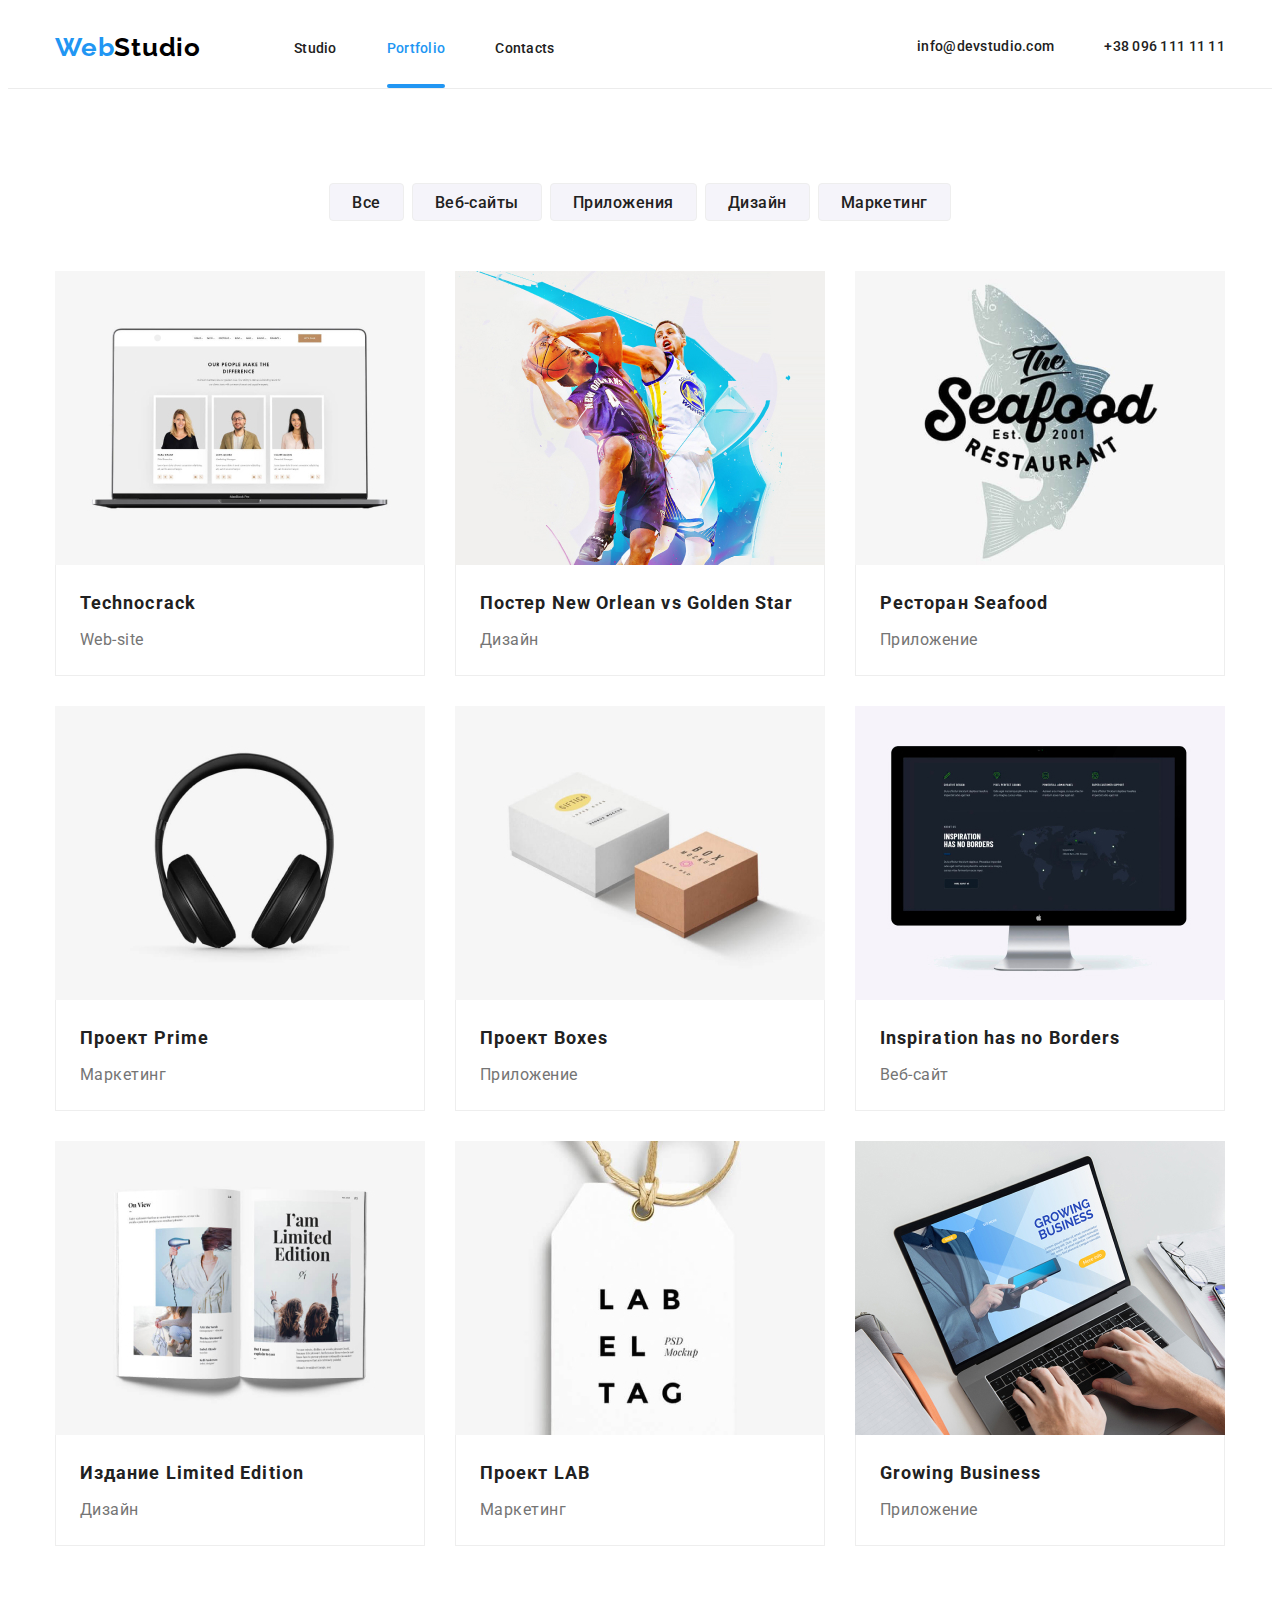
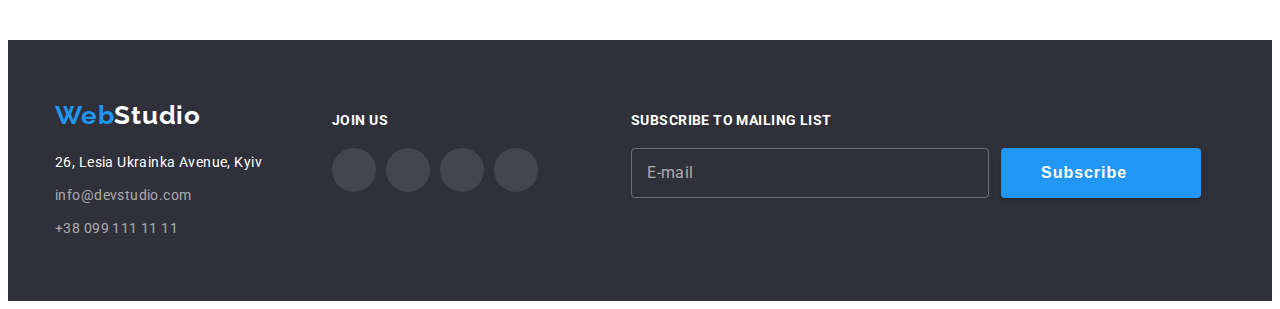
==== commit 959396e0: "localization and animation" ====
--- a/portfolio.html
+++ b/portfolio.html
@@ -4,8 +4,8 @@
     <meta charset="UTF-8" />
     <meta http-equiv="X-UA-Compatible" content="IE=edge" />
     <meta name="viewport" content="width=device-width, initial-scale=1.0" />
-    <link rel="shortcut icon" href="images/Flag_Ukr.ico" type="image/x-icon" />
-    <title>Портфолио</title>
+    <link rel="shortcut icon" href="images/logo-icon.svg" type="image/x-icon" />
+    <title>Portfolio</title>
     <link rel="preconnect" href="https://fonts.googleapis.com" />
     <link rel="preconnect" href="https://fonts.gstatic.com" crossorigin />
     <link
@@ -39,15 +39,15 @@
           </a>
           <ul class="menu">
             <li class="menu__item">
-              <a href="./index.html" class="menu__link">Студия</a>
+              <a href="./index.html" class="menu__link">Studio</a>
             </li>
             <li class="menu__item">
               <a href="./portfolio.html" class="menu__link + menu__link--stream"
-                >Портфолио</a
+                >Portfolio</a
               >
             </li>
             <li class="menu__item">
-              <a href="" class="menu__link">Контакты</a>
+              <a href="" class="menu__link">Contacts</a>
             </li>
           </ul>
         </nav>
@@ -91,17 +91,17 @@
             </button>
             <ul class="mob-menu">
               <li class="mob-menu__item">
-                <a href="./index.html" class="mob-menu__link">Студия</a>
+                <a href="./index.html" class="mob-menu__link">Studio</a>
               </li>
               <li class="mob-menu__item">
                 <a
                   href="./portfolio.html"
                   class="mob-menu__link mob-menu--stream"
-                  >Портфолио</a
+                  >Portfolio</a
                 >
               </li>
               <li class="mob-menu__item">
-                <a href="" class="mob-menu__link">Контакты</a>
+                <a href="" class="mob-menu__link">Contacts</a>
               </li>
             </ul>
             <div>
@@ -147,7 +147,7 @@
     <!-- main -->
     <main>
       <!-- прячем заголовок от пользователя, Google  видит заголовок -->
-      <h1 class="visually-hidden">Портфолио</h1>
+      <h1 class="visually-hidden">Portfolio</h1>
       <section class="section-portfolio">
         <div class="container">
           <ul class="portfolio-btn-list">
@@ -201,14 +201,19 @@
                     />
                   </picture>
                   <p class="services__item-text">
-                    Ресурс предлагает комплексные предложения с разным уровнем
-                    функционала и сервисов. Все это позволит посетителю получить
-                    исчерпывающие сведения о компании или частном лице.
-                  </p>
-                </div>
-                <div class="services__div">
-                  <h2 class="services__review">Технокряк</h2>
-                  <p class="services__speciality">Веб-сайт</p>
+                    The resource offers comprehensive offers with 
+                    different levels of functionality and services. 
+                    All this will allow the visitor to obtain comprehensive 
+                    information about the company or individual. The 
+                    resource offers comprehensive offers with different 
+                    levels of functionality and services. All this will 
+                    allow the visitor to obtain comprehensive information 
+                    about the company or individual.
+                  </p>
+                </div>
+                <div class="services__div">
+                  <h2 class="services__review">Technocrack</h2>
+                  <p class="services__speciality">Web-site</p>
                 </div>
               </a>
             </li>
@@ -588,7 +593,7 @@
                   rel="noopener noreferrer"
                   title="address"
                   class="contacts-footer__address"
-                  >г.Киев,пр-т Леси Украинки,26</a
+                  >26, Lesia Ukrainka Avenue, Kyiv</a
                 >
               </li>
               <li class="contacts-footer__item">
@@ -611,7 +616,7 @@
           </address>
         </div>
         <div class="footer-contacts">
-          <h3 class="footer-invite">присоединяйтесь</h3>
+          <h3 class="footer-invite">join us</h3>
           <ul class="footer-social-networks">
             <li class="footer-social-networks__item">
               <a href="" class="footer-social-networks__link">
@@ -661,7 +666,7 @@
         </div>
 
         <div class="mailing-list">
-          <h3 class="mailing-list__title">Подпишитесь на рассылку</h3>
+          <h3 class="mailing-list__title">Subscribe to mailing list</h3>
           <form class="mailing">
             <div class="mailing__form">
               <input
@@ -675,7 +680,7 @@
               <label class="mailing__label" for="email">E-mail</label>
             </div>
             <button type="submit" class="main-btn footer-btn">
-              Подписаться
+              Subscribe
               <svg class="footer-btn__icon" width="24" height="24">
                 <use href="./images/icons.svg#icon-send"></use>
               </svg>
--- a/css/main.min.css
+++ b/css/main.min.css
@@ -1,3 +1,3 @@
-﻿body{font-family:"Roboto",sans-serif;color:#212121;background-color:#fff}html{box-sizing:border-box}*,*::before,*::after{box-sizing:inherit}button{cursor:pointer}p,h1,h2,h3,h4,h5,h6{margin:0}ul{margin:0;padding-left:0}a{color:currentColor}a:focus,button:focus,.modal-form__input,.modal-form__text,.mailing__input{outline:currentColor}img{display:block;width:100%;min-width:100%;height:auto}:root{--main-color: #212121;--header-bottom: #ececec;--highlight-color: #2196f3;--highlight-btn: #188ce8;--mark-color: #ffa500;--header-link-color: #757575;--main-tittle-color: #ffffff;--main-background-color: #2f303a;--description-text-color: #757575;--description-background-color: #f5f4fa;--team__position-color: #757575;--soc-icon-color: #afb1b8;--footer-background-color: #2f303a;--footer-contact-color: #ffffff;--portfolio-speciality-color: #757575;--typical-margin: 30px;--timing-function: cubic-bezier(0.4, 0, 0.2, 1)}h2[class=visually-hidden],h1[class=visually-hidden]{position:absolute;white-space:nowrap;width:1px;height:1px;overflow:hidden;border:0;padding:0;clip:rect(0 0 0 0);clip-path:inset(50%);margin:-1px}.container{width:100%;margin:0 auto;padding-left:15px;padding-right:15px}@media screen and (min-width: 480px){.container{max-width:480px}}@media screen and (min-width: 768px){.container{max-width:768px}}@media screen and (min-width: 1200px){.container{max-width:1200px}}.main-btn{font-weight:700;font-size:16px;line-height:1.88;text-align:center;letter-spacing:.06em;box-shadow:0px 4px 4px rgba(0,0,0,.15);border-radius:4px;border:0;color:var(--main-tittle-color);background:var(--highlight-color);margin:0 auto;display:block;min-width:200px;height:50px;transition:box-shadow 250ms var(--timing-function),background-color 250ms var(--timing-function)}.main-btn:hover,.main-btn:focus{background-color:var(--highlight-btn);box-shadow:0px 4px 4px rgba(0,0,0,.15);border-radius:4px}.header{border-bottom:1px solid var(--header-bottom);padding:10px 0}@media screen and (min-width: 768px){.header{padding:0}}@media screen and (min-width: 1200px){.header{padding-top:24px;padding-bottom:25px}}.header>.container,.nav{display:flex;align-items:center}.logo{font-family:"Raleway",sans-serif;font-style:normal;font-weight:700;font-size:24px;line-height:1.17;letter-spacing:.03em}@media screen and (min-width: 1200px){.logo{font-size:26px;line-height:1.19}}.menu{display:none}@media screen and (min-width: 768px){.menu{display:flex;align-items:center}}.nav__logo{color:#000}@media screen and (min-width: 768px){.nav__logo{margin-right:88px}}@media screen and (min-width: 1200px){.nav__logo{margin-right:93px}}.logo__first{color:var(--highlight-color)}.menu__item:not(:last-child){margin-right:50px}.menu__link{color:var(--main-color);margin-top:4px;position:relative;/*!!!!!!!!!!!!! ЕСЛИ НЕТ - ТО ФИГУРА
+﻿body{font-family:"Roboto",sans-serif;color:#212121;background-color:#fff}html{box-sizing:border-box}*,*::before,*::after{box-sizing:inherit}button{cursor:pointer}p,h1,h2,h3,h4,h5,h6{margin:0}ul{margin:0;padding-left:0}a{color:currentColor}a:focus,button:focus,.modal-form__input,.modal-form__text,.mailing__input{outline:currentColor}img{display:block;width:100%;min-width:100%;height:auto}:root{--main-color: #212121;--header-bottom: #ececec;--highlight-color: #2196f3;--highlight-btn: #188ce8;--mark-color: #ffa500;--header-link-color: #757575;--main-tittle-color: #ffffff;--main-background-color: #2f303a;--description-text-color: #757575;--description-background-color: #f5f4fa;--team__position-color: #757575;--soc-icon-color: #afb1b8;--footer-background-color: #2f303a;--footer-contact-color: #ffffff;--portfolio-speciality-color: #757575;--typical-margin: 30px;--timing-function: cubic-bezier(0.4, 0, 0.2, 1)}h2[class=visually-hidden],h1[class=visually-hidden]{position:absolute;white-space:nowrap;width:1px;height:1px;overflow:hidden;border:0;padding:0;clip:rect(0 0 0 0);clip-path:inset(50%);margin:-1px}@keyframes flyPlane{50%{transform:translate(150%, -200%) rotate(-120deg) scale(0.8);transform-origin:bottom left}100%{transform:translate(0%, 0%) rotate(-360deg);transform-origin:top left}}.container{width:100%;margin:0 auto;padding-left:15px;padding-right:15px}@media screen and (min-width: 480px){.container{max-width:480px}}@media screen and (min-width: 768px){.container{max-width:768px}}@media screen and (min-width: 1200px){.container{max-width:1200px}}.main-btn{font-weight:700;font-size:16px;line-height:1.88;text-align:center;letter-spacing:.06em;box-shadow:0px 4px 4px rgba(0,0,0,.15);border-radius:4px;border:0;color:var(--main-tittle-color);background:var(--highlight-color);margin:0 auto;display:block;min-width:200px;height:50px;transition:box-shadow 250ms var(--timing-function),background-color 250ms var(--timing-function)}.main-btn:hover,.main-btn:focus{background-color:var(--highlight-btn);box-shadow:0px 4px 4px rgba(0,0,0,.15);border-radius:4px}.header{border-bottom:1px solid var(--header-bottom);padding:10px 0}@media screen and (min-width: 768px){.header{padding:0}}@media screen and (min-width: 1200px){.header{padding-top:24px;padding-bottom:25px}}.header>.container,.nav{display:flex;align-items:center}.logo{font-family:"Raleway",sans-serif;font-style:normal;font-weight:700;font-size:24px;line-height:1.17;letter-spacing:.03em}@media screen and (min-width: 1200px){.logo{font-size:26px;line-height:1.19}}.menu{display:none}@media screen and (min-width: 768px){.menu{display:flex;align-items:center}}.nav__logo{color:#000}@media screen and (min-width: 768px){.nav__logo{margin-right:88px}}@media screen and (min-width: 1200px){.nav__logo{margin-right:93px}}.logo__first{color:var(--highlight-color)}.menu__item:not(:last-child){margin-right:50px}.menu__link{color:var(--main-color);margin-top:4px;position:relative;/*!!!!!!!!!!!!! ЕСЛИ НЕТ - ТО ФИГУРА
 ПОЗИЦИОНИРУЕТСЯ ОТНОСИТЕЛЬНО ДОКУМЕНТА 
-при position: absolute; !!!!!!!!!!!!!!!*/transition:color 250ms var(--timing-function),filter 250ms var(--timing-function);font-weight:500;font-size:14px;line-height:1.14;letter-spacing:.02em}.menu__link:hover,.menu__link:focus{color:var(--highlight-color)}.menu__link--stream{color:var(--highlight-color)}.menu__link--stream::after{content:"";position:absolute;bottom:-34.5px;display:block;width:100%;height:4px;border-radius:4px;background-color:var(--highlight-color)}@media screen and (min-width: 1200px){.menu__link--stream::after{bottom:-32.5px}}.contacts{display:none}@media screen and (min-width: 768px){.contacts{display:flex;flex-direction:column;margin-left:auto;padding:21px 0}}@media screen and (min-width: 1200px){.contacts{padding:0;flex-direction:row}}.contacts__item:not(:first-child){margin-top:10px}@media screen and (min-width: 1200px){.contacts__item:not(:first-child){margin-top:0;margin-left:30px}}.contacts__link{display:flex;align-items:center;font-weight:500;font-size:14px;line-height:1.14;letter-spacing:.02em;transition:color 250ms var(--timing-function),filter 250ms var(--timing-function)}.contacts__link:hover,.contacts__link:focus{color:var(--highlight-color)}.contacts__icon{margin-right:10px;fill:currentColor}.menu-button-open{display:flex;justify-content:center;align-items:center;margin-left:auto;width:40px;height:40px;padding:0;border:none;background-color:inherit;transition:fill 250ms var(--timing-function)}@media screen and (min-width: 768px){.menu-button-open{display:none}}.menu-button-open:hover,.menu-button-open:focus{fill:var(--highlight-color)}.mob-modal{position:fixed;background-color:var(--footer-contact-color);z-index:2;top:0;left:0;width:100vw;height:100vh;padding-top:48px;padding-bottom:48px}.mob-modal__container{max-width:480px;padding-left:40px;margin:0 auto;display:flex;flex-direction:column;height:100%;justify-content:space-between;overflow:auto}.mob-menu__icon{transition:transform .3s linear,fill .3s linear}.menu-button-close{position:absolute;top:10px;right:15px;margin:0;padding:0;border:none;background-color:rgba(0,0,0,0);fill:#000;transition:fill 250ms var(--timing-function)}.menu-button-close:hover .mob-menu__icon,.menu-button-close:focus .mob-menu__icon{fill:var(--highlight-color);transform:rotate(90deg)}.mob-menu{display:flex;flex-direction:column;gap:32px}.mob-menu__item{font-weight:500;font-size:40px;line-height:1.175;letter-spacing:.02em}@media screen and (max-width: 360px){.mob-menu__item{font-size:34px}}.mob-menu__link{position:relative;transition:color 250ms var(--timing-function)}.mob-menu--stream{color:var(--highlight-color)}.mob-menu__link:hover,.mob-menu__link:focus{color:var(--highlight-color)}.mob-menu__link:hover::after,.mob-menu__link:focus::after{content:"";position:absolute;display:block;width:100%;height:4px;border-radius:2px;background-color:var(--highlight-color)}.mob-contacts{display:flex;flex-direction:column;gap:32px;margin-bottom:64px}.mob-contacts__mobile{font-weight:500;font-size:34px;line-height:1.1764705882;letter-spacing:.02em;color:var(--highlight-color)}@media screen and (max-width: 360px){.mob-contacts__mobile{font-size:27px}}.mob-contacts__email{font-weight:500;font-size:24px;line-height:1.1666666667;letter-spacing:.02em;color:var(--header-link-color);transition:color 250ms var(--timing-function)}.mob-contacts__email:hover,.mob-contacts__email:focus{color:var(--highlight-color)}.mob-networks{display:flex;flex-wrap:wrap}.mob-networks__item{color:var(--highlight-color);padding:0 10px;border-left:1px solid rgba(33,33,33,.2)}.mob-networks__item:first-child{border-left:0;padding-left:0}.main{background:var(--footer-background-color);padding:118px 0;background-image:linear-gradient(rgba(47, 48, 58, 0.4), rgba(47, 48, 58, 0.4)),url(../images/hero/HeroMob1x.jpg);background-repeat:no-repeat;background-position:center;background-size:cover;margin:0 auto}@media screen and (min-width: 480px){.main{max-width:480px;padding:118px 0;background-image:linear-gradient(rgba(47, 48, 58, 0.4), rgba(47, 48, 58, 0.4)),url(../images/hero/HeroMob1x.jpg)}}@media screen and (min-width: 480px)and (min-device-pixel-ratio: 2),screen and (min-width: 480px)and (min-resolution: 192dpi),screen and (min-width: 480px)and (min-resolution: 2dppx){.main{background-image:linear-gradient(rgba(47, 48, 58, 0.4), rgba(47, 48, 58, 0.4)),url(../images/hero/HeroMob2x.jpg)}}@media screen and (min-width: 768px){.main{max-width:768px;padding:118px 0;background-image:linear-gradient(rgba(47, 48, 58, 0.4), rgba(47, 48, 58, 0.4)),url(../images/hero/HeroTab1x.jpg)}}@media screen and (min-width: 768px)and (min-device-pixel-ratio: 2),screen and (min-width: 768px)and (min-resolution: 192dpi),screen and (min-width: 768px)and (min-resolution: 2dppx){.main{background-image:linear-gradient(rgba(47, 48, 58, 0.4), rgba(47, 48, 58, 0.4)),url(../images/hero/HeroTab2x.jpg)}}@media screen and (min-width: 1200px){.main{max-width:1600px;padding:200px 0;background-image:linear-gradient(rgba(47, 48, 58, 0.4), rgba(47, 48, 58, 0.4)),url(../images/hero/Herodesk1x.jpg)}}@media screen and (min-width: 1200px)and (min-device-pixel-ratio: 2),screen and (min-width: 1200px)and (min-resolution: 192dpi),screen and (min-width: 1200px)and (min-resolution: 2dppx){.main{background-image:linear-gradient(rgba(47, 48, 58, 0.4), rgba(47, 48, 58, 0.4)),url(../images/hero/Herodesk2x.jpg)}}.main__box{font-weight:900;text-align:center;letter-spacing:.06em;text-transform:uppercase;color:var(--main-tittle-color);margin:0 auto;margin-bottom:30px}@media screen and (min-width: 480px){.main__box{max-width:360px;font-size:26px;line-height:1.62}}@media screen and (min-width: 1200px){.main__box{max-width:696px;font-size:44px;line-height:1.36}}.details{padding:60px 0}@media screen and (min-width: 1200px){.details{padding:94px 0}}.description{display:flex;flex-wrap:wrap;gap:var(--typical-margin)}.description__li{width:100%}@media screen and (min-width: 768px){.description__li{width:calc((100% - 30px)/2)}}@media screen and (min-width: 1200px){.description__li{width:calc((100% - 90px)/4)}}.details-box{display:flex;justify-content:center;align-items:center;height:120px;background:var(--description-background-color);border-radius:4px;margin-bottom:30px}.details-box__title{font-weight:700;font-size:14px;line-height:1.14;letter-spacing:.03em;text-transform:uppercase;color:var(--main-color);margin-bottom:10px;text-align:center}@media screen and (min-width: 768px){.details-box__title{text-align:left}}.details-box__text{font-size:14px;line-height:1.71;letter-spacing:.03em;color:var(--description-text-color)}.activity-section{padding-bottom:94px}@media screen and (max-width: 1199px){.activity-section{position:absolute;white-space:nowrap;width:1px;height:1px;overflow:hidden;border:0;padding:0;clip:rect(0 0 0 0);clip-path:inset(50%);margin:-1px}}.activity-title{font-size:36px;line-height:1.17;text-align:center;letter-spacing:.03em;color:var(--main-color);margin-bottom:50px}.activity{display:flex}.activity__li{position:relative;display:flex}.activity__li:not(:last-child){margin-right:var(--typical-margin)}.activity__text{text-transform:uppercase;position:absolute;bottom:0;left:0;width:100%;height:70px;display:flex;align-items:center;justify-content:center;background:rgba(47,48,58,.8);font-weight:700;font-size:14px;line-height:1.14;letter-spacing:.03em;color:var(--main-tittle-color)}.team-section{background:var(--description-background-color);padding:60px 0}@media screen and (min-width: 1200px){.team-section{padding:94px 0}}.team-title{font-weight:700;font-size:28px;line-height:1.18;text-align:center;letter-spacing:.03em;margin-bottom:30px}@media screen and (min-width: 1200px){.team-title{font-size:36px;line-height:1.17;text-align:center;letter-spacing:.03em;color:var(--main-color);margin-bottom:50px}}.team-list{display:flex;flex-wrap:wrap;gap:var(--typical-margin)}.team-list__item{width:100%;text-align:center;background:var(--main-tittle-color);box-shadow:0px 1px 3px rgba(0,0,0,.12),0px 1px 1px rgba(0,0,0,.14),0px 2px 1px rgba(0,0,0,.2);border-radius:0px 0px 4px 4px}@media screen and (min-width: 768px){.team-list__item{width:calc((100% - 30px)/2)}}@media screen and (min-width: 1200px){.team-list__item{width:calc((100% - 90px)/4)}}.team{padding:30px 0}.team__name{font-weight:500;font-size:16px;line-height:1.19;color:var(--main-color);margin-bottom:10px}.team__position{font-size:16px;line-height:1.19;color:var(--team-position-color);margin-bottom:16px}.social-networks{display:flex;justify-content:center}.social-networks__item{margin-left:10px}.social-networks__item:first-child{margin-left:0}.social-networks__link{display:flex;justify-content:center;align-items:center;width:44px;height:44px;border-radius:50px;color:var(--soc-icon-color);fill:var(--soc-icon-color);transition:background-color 250ms var(--timing-function),fill 250ms var(--timing-function)}.social-networks__link:hover,.social-networks__link:focus{background-color:var(--highlight-color);fill:var(--main-tittle-color)}.social-networks__icon{color:currentColor}.clients-section{padding:60px 0}@media screen and (min-width: 1200px){.clients-section{padding:94px 0}}.clients-title{font-weight:700;font-size:28px;line-height:1.18;text-align:center;letter-spacing:.03em;color:var(--main-color);margin-bottom:50px}@media screen and (min-width: 1200px){.clients-title{font-size:36px;line-height:1.17;text-align:center;letter-spacing:.03em;color:var(--main-color);margin-bottom:50px}}.clients{display:flex;flex-wrap:wrap;gap:var(--typical-margin);justify-content:center}@media screen and (min-width: 480px){.clients__item{width:calc((100% - 30px)/2)}}@media screen and (min-width: 768px){.clients__item{width:calc((100% - 60px)/3)}}@media screen and (min-width: 1200px){.clients__item{width:calc((100% - 150px)/6)}}.clients__link{display:flex;justify-content:center;align-items:center;height:92px;border:1px solid #afb1b8;border-radius:4px;color:var(--soc-icon-color);fill:var(--soc-icon-color);transition:border 250ms var(--timing-function),fill 250ms var(--timing-function),filter 250ms var(--timing-function)}.clients__link:hover,.clients__link:focus{border:1px solid var(--highlight-color);fill:var(--highlight-color);filter:drop-shadow(0px 4px 4px rgba(0, 0, 0, 0.25))}.client__icon{color:currentColor}.footer{background:var(--footer-background-color);padding:60px 0}.footer .container{display:flex;flex-direction:column}@media screen and (min-width: 768px){.footer .container{flex-direction:unset;flex-wrap:wrap}}.footer__box-address{display:flex;flex-direction:column;align-items:center;margin-bottom:60px}@media screen and (min-width: 768px){.footer__box-address{margin-left:61px;margin-bottom:0}}@media screen and (min-width: 1200px){.footer__box-address{align-items:flex-start;margin-left:0}}.logo--footer{color:var(--footer-contact-color)}.footer__div-logo{margin-bottom:20px}.contacts-footer{background:var(--footer-background-color);font-style:normal;display:flex;flex-direction:column;align-items:center}@media screen and (min-width: 1200px){.contacts-footer{align-items:flex-start}}.contacts-footer__item:not(:last-child){margin-bottom:9px}.contacts-footer__address{color:var(--footer-contact-color);font-weight:400;font-size:14px;line-height:1.71;letter-spacing:.03em;transition:color 250ms var(--timing-function)}.contacts-footer__address:hover,.contacts-footer__address:focus{color:var(--highlight-color)}.contacts-footer__email,.contacts-footer__phone{color:rgba(255,255,255,.6);font-weight:400;font-size:14px;line-height:1.71;letter-spacing:.03em;transition:color 250ms var(--timing-function)}.contacts-footer__email:hover,.contacts-footer__email:focus,.contacts-footer__phone:hover,.contacts-footer__phone:focus{color:var(--highlight-color)}.footer-contacts{display:flex;flex-direction:column;align-items:center;margin-bottom:60px}@media screen and (min-width: 768px){.footer-contacts{margin-top:5px;margin-bottom:0;margin-left:165px}}@media screen and (min-width: 1200px){.footer-contacts{align-items:flex-start;margin-top:0;margin-left:70px;padding-top:12px}}.footer-invite{text-transform:uppercase;font-size:14px;line-height:1.1428571429;letter-spacing:.03em;color:var(--footer-contact-color);margin-bottom:20px}.footer-social-networks{display:flex}.footer-social-networks__item{margin-left:10px}.footer-social-networks__item:first-child{margin-left:0}.footer-social-networks__link{display:flex;justify-content:center;align-items:center;width:44px;height:44px;border-radius:50px;background:rgba(255,255,255,.1);color:var(--footer-contact-color);fill:var(--footer-contact-color);transition:background-color 250ms var(--timing-function)}.footer-social-networks__link:hover,.footer-social-networks__link:focus{background-color:var(--highlight-color)}.footer-social-networks__icon{color:currentColor}.mailing-list{display:flex;flex-direction:column;align-items:center}@media screen and (min-width: 768px){.mailing-list{margin:0 auto;margin-top:60px}}@media screen and (min-width: 1200px){.mailing-list{display:block;margin-left:93px;margin-top:12px}}.mailing-list__title{font-weight:700;font-size:14px;line-height:1.1428571429;letter-spacing:.03em;text-transform:uppercase;color:var(--footer-contact-color);margin-bottom:20px}.mailing{display:flex;flex-direction:column}@media screen and (min-width: 1200px){.mailing{flex-direction:unset}}.mailing__form{position:relative}.mailing__input{height:50px;background-color:rgba(0,0,0,0);border:1px solid rgba(255,255,255,.3);filter:drop-shadow(0px 4px 4px rgba(0, 0, 0, 0.15));border-radius:4px;padding-left:16px;color:var(--footer-contact-color);transition:border-color 250ms var(--timing-function)}@media screen and (min-width: 320px){.mailing__input{width:310px}}@media screen and (min-width: 480px){.mailing__input{width:450px}}@media screen and (min-width: 1200px){.mailing__input{width:358px}}@media screen and (min-width: 1200px){.mailing__input{margin-bottom:0;margin-right:12px}}.mailing__input:hover+.mailing__label,.mailing__input:focus+.mailing__label,.mailing__input:not(:placeholder-shown)+.mailing__label{top:-15%;left:0;font-size:12px}.mailing__input:hover,.mailing__input:focus{border-color:var(--highlight-color)}.mailing__label{position:absolute;top:50%;left:16px;transform:translateY(-50%);font-weight:400;font-size:16px;line-height:1.25;letter-spacing:.03em;color:rgba(255,255,255,.6);transition:all 250ms var(--timing-function),font-size 250ms var(--timing-function)}.footer-btn{margin-top:20px;display:flex;align-items:center;justify-content:center;fill:var(--footer-contact-color)}@media screen and (min-width: 1200px){.footer-btn{margin-top:0}}.footer-btn__icon{margin-left:10px}.backdrop{position:fixed;top:0;left:0;width:100%;height:100%;background:rgba(0,0,0,.2);opacity:1;transition:opacity 250ms var(--timing-function)}.backdrop.is-hidden{opacity:0;pointer-events:none}.backdrop.is-hidden .modal{transform:translate(-50%, -50%) scale(0.5)}.modal{position:absolute;top:50%;left:50%;transform:translate(-50%, -50%);max-width:450px;width:100%;min-height:609px;background:var(--main-tittle-color);box-shadow:0px 1px 3px rgba(0,0,0,.12),0px 1px 1px rgba(0,0,0,.14),0px 2px 1px rgba(0,0,0,.2);border-radius:4px;padding:40px;transition:250ms var(--timing-function)}@media screen and (min-width: 1200px){.modal{max-width:528px;min-height:581px}}.modal-icon{transition:transform .3s linear,fill .3s linear}.modal-close-btn{position:absolute;top:8px;right:8px;display:flex;align-items:center;justify-content:center;width:30px;height:30px;border-radius:50%;background-color:rgba(0,0,0,0);border:1px solid rgba(0,0,0,.1)}.modal-close-btn:hover .modal-icon{transform:rotate(90deg);fill:var(--highlight-color)}.is-hidden{opacity:0;visibility:hidden;pointer-events:none}.modal__title{font-weight:700;font-size:20px;line-height:1.5;text-align:center;letter-spacing:.03em;margin-bottom:30px}@media screen and (min-width: 1200px){.modal__title{line-height:1.15}}.modal-form__label{position:relative;display:flex;margin-bottom:28px}.modal-form__label:focus-within>.modal-form__input,.modal-form__label:focus-within>.modal-form__text,.modal-form__label:focus-within{fill:var(--highlight-color);border-color:var(--highlight-color)}.modal-form__span{position:absolute;left:0;top:-18px;font-size:12px;line-height:1.1666666667;letter-spacing:.01em;color:var(--description-text-color)}.modal-form__input{width:100%;height:40px;border:1px solid rgba(33,33,33,.2);border-radius:4px;background-color:rgba(0,0,0,0);padding-left:42px;transition:border-color 250ms var(--timing-function)}.modal-form__input:placeholder-shown{background-color:rgba(0,0,0,0)}.modal-form__input:not(:placeholder-shown):not(:focus):valid{background-color:rgba(108,255,186,.493)}.modal-form__input:not(:placeholder-shown):not(:focus):invalid{background-color:rgba(255,91,91,.856)}.modal-form__svg{position:absolute;left:12px;top:50%;transform:translateY(-50%);transition:fill 250ms var(--timing-function)}.modal-form__text{width:100%;height:120px;border:1px solid rgba(33,33,33,.2);border-radius:4px;resize:none;background-color:rgba(0,0,0,0);padding:12px 16px;font-size:14px;line-height:1.1428571429;letter-spacing:.01em;transition:border-color 250ms var(--timing-function)}.checkbox{display:flex;justify-content:center}.checkbox__label{font-weight:400;font-size:12px;line-height:1.17;letter-spacing:.03em;color:var(--description-text-color);display:flex;align-items:center;margin-bottom:30px;position:relative}@media screen and (min-width: 1200px){.checkbox__label{font-size:14px;line-height:1.71}}.checkbox__icon-box{position:absolute;opacity:1;transition:opacity 250ms var(--timing-function)}.checkbox__icon-check{margin-right:7px;opacity:0;transition:opacity 250ms var(--timing-function),box-shadow 250ms var(--timing-function)}.checkbox__input{position:absolute;width:1px;height:1px;margin:-1px;border:0;padding:0;white-space:nowrap;clip-path:inset(100%);clip:rect(0 0 0 0);overflow:hidden}.checkbox__input:checked+.checkbox__icon-box{opacity:0}.checkbox__input:checked~.checkbox__icon-check{opacity:1}.checkbox__input:focus+.checkbox__icon-box{box-shadow:0px 3px 1px rgba(0,0,0,.1),0px 1px 2px rgba(0,0,0,.08),0px 2px 2px rgba(0,0,0,.12);border-radius:2px}.checkbox__policy{font-weight:400;font-size:12px;line-height:1.17;letter-spacing:.03em;text-decoration-line:underline;color:var(--highlight-color)}@media screen and (min-width: 1200px){.checkbox__policy{font-size:14px;line-height:1.71}}.portfolio-btn{font-family:"Roboto",sans-serif;font-weight:500;font-size:16px;line-height:1.62;text-align:center;letter-spacing:.03em;color:var(--main-color);box-sizing:border-box;background:var(--description-background-color);border-radius:4px;border:1px solid #eee;height:38px;padding:6px 22px;transition:background-color 250ms var(--timing-function),color 250ms var(--timing-function),box-shadow 250ms var(--timing-function)}.portfolio-btn:hover,.portfolio-btn:focus{background-color:var(--highlight-color);color:var(--main-tittle-color);box-shadow:0px 3px 1px rgba(0,0,0,.1),0px 1px 2px rgba(0,0,0,.08),0px 2px 2px rgba(0,0,0,.12);border-radius:4px}.portfolio-btn-list{display:flex;flex-wrap:wrap;gap:15px 8px;margin-bottom:40px}@media screen and (min-width: 768px){.portfolio-btn-list{justify-content:center;margin-bottom:30px}}@media screen and (min-width: 1200px){.portfolio-btn-list{margin-bottom:50px}}.section-portfolio{padding:60px 0}@media screen and (min-width: 1200px){.section-portfolio{padding:94px 0}}.services__img-portfolio{display:block}.services{display:flex;flex-wrap:wrap;gap:var(--typical-margin)}.services__item{display:flex;flex-grow:1}@media screen and (min-width: 480px){.services__item{width:100%}}@media screen and (min-width: 768px){.services__item{width:calc((100% - 30px)/2)}}@media screen and (min-width: 1200px){.services__item{width:calc((100% - 60px)/3)}}.services__item-wrap{position:relative;overflow:hidden}.services__item-text{position:absolute;top:0;font-weight:700;font-size:18px;line-height:1.56;letter-spacing:.03em;color:var(--main-tittle-color);background:rgba(33,150,243,.9);padding:63px 24px;height:100%;transform:translateY(101%);transition:transform 250ms var(--timing-function)}.services__item:hover .services__item-text,.services__link:focus .services__item-text{transform:translateY(0)}.services__link{display:flex;width:100%;flex-direction:column;transition:box-shadow 250ms var(--timing-function)}@media screen and (min-width: 768px){.services__link:last-child{max-width:354px}}@media screen and (min-width: 1200px){.services__link:last-child{max-width:unset}}.services__link:hover,.services__link:focus{box-sizing:border-box;background:var(--main-tittle-color);box-shadow:0px 1px 1px rgba(0,0,0,.12),0px 4px 4px rgba(0,0,0,.06),1px 4px 6px rgba(0,0,0,.16)}.services__div{border:1px solid #eee;border-top:none;padding:20px 24px;flex-grow:1}.services__review{font-weight:700;font-size:18px;line-height:2;letter-spacing:.06em;color:var(--main-color);margin-bottom:4px}.services__speciality{font-size:16px;line-height:1.88;letter-spacing:.03em;color:var(--portfolio-speciality-color)}.menu__link:active,.contacts__link:active,.contacts-footer__address:active,.contacts-footer__email:active,.contacts-footer__phone:active{color:var(--mark-color)}/*# sourceMappingURL=main.min.css.map */+при position: absolute; !!!!!!!!!!!!!!!*/transition:color 250ms var(--timing-function),filter 250ms var(--timing-function);font-weight:500;font-size:14px;line-height:1.14;letter-spacing:.02em}.menu__link:hover,.menu__link:focus{color:var(--highlight-color)}.menu__link--stream{color:var(--highlight-color)}.menu__link--stream::after{content:"";position:absolute;bottom:-34.5px;display:block;width:100%;height:4px;border-radius:4px;background-color:var(--highlight-color)}@media screen and (min-width: 1200px){.menu__link--stream::after{bottom:-32.5px}}.contacts{display:none}@media screen and (min-width: 768px){.contacts{display:flex;flex-direction:column;margin-left:auto;padding:21px 0}}@media screen and (min-width: 1200px){.contacts{padding:0;flex-direction:row}}.contacts__item:not(:first-child){margin-top:10px}@media screen and (min-width: 1200px){.contacts__item:not(:first-child){margin-top:0;margin-left:30px}}.contacts__link{display:flex;align-items:center;font-weight:500;font-size:14px;line-height:1.14;letter-spacing:.02em;transition:color 250ms var(--timing-function),filter 250ms var(--timing-function)}.contacts__link:hover,.contacts__link:focus{color:var(--highlight-color)}.contacts__icon{margin-right:10px;fill:currentColor}.menu-button-open{display:flex;justify-content:center;align-items:center;margin-left:auto;width:40px;height:40px;padding:0;border:none;background-color:inherit;transition:fill 250ms var(--timing-function)}@media screen and (min-width: 768px){.menu-button-open{display:none}}.menu-button-open:hover,.menu-button-open:focus{fill:var(--highlight-color)}.mob-modal{position:fixed;background-color:var(--footer-contact-color);z-index:2;top:0;left:0;width:100vw;height:100vh;padding-top:48px;padding-bottom:48px}.mob-modal__container{max-width:480px;padding-left:40px;margin:0 auto;display:flex;flex-direction:column;height:100%;justify-content:space-between;overflow:auto}.mob-menu__icon{transition:transform .3s linear,fill .3s linear}.menu-button-close{position:absolute;top:10px;right:15px;margin:0;padding:0;border:none;background-color:rgba(0,0,0,0);transition:fill 250ms var(--timing-function)}.menu-button-close:hover .mob-menu__icon,.menu-button-close:focus .mob-menu__icon{fill:var(--highlight-color);transform:rotate(90deg)}.mob-menu{display:flex;flex-direction:column;gap:32px}.mob-menu__item{font-weight:500;font-size:40px;line-height:1.175;letter-spacing:.02em}@media screen and (max-width: 360px){.mob-menu__item{font-size:34px}}.mob-menu__link{position:relative;transition:color 250ms var(--timing-function)}.mob-menu--stream{color:var(--highlight-color)}.mob-menu__link:hover,.mob-menu__link:focus{color:var(--highlight-color)}.mob-menu__link:hover::after,.mob-menu__link:focus::after{content:"";position:absolute;display:block;width:100%;height:4px;border-radius:2px;background-color:var(--highlight-color)}.mob-contacts{display:flex;flex-direction:column;gap:32px;margin-bottom:64px}.mob-contacts__mobile{font-weight:500;font-size:34px;line-height:1.1764705882;letter-spacing:.02em;color:var(--highlight-color)}@media screen and (max-width: 360px){.mob-contacts__mobile{font-size:27px}}.mob-contacts__email{font-weight:500;font-size:24px;line-height:1.1666666667;letter-spacing:.02em;color:var(--header-link-color);transition:color 250ms var(--timing-function)}.mob-contacts__email:hover,.mob-contacts__email:focus{color:var(--highlight-color)}.mob-networks{display:flex;flex-wrap:wrap}.mob-networks__item{color:var(--highlight-color);padding:0 10px;border-left:1px solid rgba(33,33,33,.2)}.mob-networks__item:first-child{border-left:0;padding-left:0}.main{background:var(--footer-background-color);padding:118px 0;background-image:linear-gradient(rgba(47, 48, 58, 0.4), rgba(47, 48, 58, 0.4)),url(../images/hero/HeroMob1x.jpg);background-repeat:no-repeat;background-position:center;background-size:cover;margin:0 auto}@media screen and (min-width: 480px){.main{max-width:480px;padding:118px 0;background-image:linear-gradient(rgba(47, 48, 58, 0.4), rgba(47, 48, 58, 0.4)),url(../images/hero/HeroMob1x.jpg)}}@media screen and (min-width: 480px)and (min-device-pixel-ratio: 2),screen and (min-width: 480px)and (min-resolution: 192dpi),screen and (min-width: 480px)and (min-resolution: 2dppx){.main{background-image:linear-gradient(rgba(47, 48, 58, 0.4), rgba(47, 48, 58, 0.4)),url(../images/hero/HeroMob2x.jpg)}}@media screen and (min-width: 768px){.main{max-width:768px;padding:118px 0;background-image:linear-gradient(rgba(47, 48, 58, 0.4), rgba(47, 48, 58, 0.4)),url(../images/hero/HeroTab1x.jpg)}}@media screen and (min-width: 768px)and (min-device-pixel-ratio: 2),screen and (min-width: 768px)and (min-resolution: 192dpi),screen and (min-width: 768px)and (min-resolution: 2dppx){.main{background-image:linear-gradient(rgba(47, 48, 58, 0.4), rgba(47, 48, 58, 0.4)),url(../images/hero/HeroTab2x.jpg)}}@media screen and (min-width: 1200px){.main{max-width:1600px;padding:200px 0;background-image:linear-gradient(rgba(47, 48, 58, 0.4), rgba(47, 48, 58, 0.4)),url(../images/hero/Herodesk1x.jpg)}}@media screen and (min-width: 1200px)and (min-device-pixel-ratio: 2),screen and (min-width: 1200px)and (min-resolution: 192dpi),screen and (min-width: 1200px)and (min-resolution: 2dppx){.main{background-image:linear-gradient(rgba(47, 48, 58, 0.4), rgba(47, 48, 58, 0.4)),url(../images/hero/Herodesk2x.jpg)}}.main__box{font-weight:900;text-align:center;letter-spacing:.06em;text-transform:uppercase;color:var(--main-tittle-color);margin:0 auto;margin-bottom:30px}@media screen and (min-width: 480px){.main__box{max-width:360px;font-size:26px;line-height:1.62}}@media screen and (min-width: 1200px){.main__box{max-width:696px;font-size:44px;line-height:1.36}}.details{padding:60px 0}@media screen and (min-width: 1200px){.details{padding:94px 0}}.description{display:flex;flex-wrap:wrap;gap:var(--typical-margin)}.description__li{width:100%}@media screen and (min-width: 768px){.description__li{width:calc((100% - 30px)/2)}}@media screen and (min-width: 1200px){.description__li{width:calc((100% - 90px)/4)}}.details-box{display:flex;justify-content:center;align-items:center;height:120px;background:var(--description-background-color);border-radius:4px;margin-bottom:30px}.details-box__title{font-weight:700;font-size:14px;line-height:1.14;letter-spacing:.03em;text-transform:uppercase;color:var(--main-color);margin-bottom:10px;text-align:center}@media screen and (min-width: 768px){.details-box__title{text-align:left}}.details-box__text{font-size:14px;line-height:1.71;letter-spacing:.03em;color:var(--description-text-color)}.activity-section{padding-bottom:94px}@media screen and (max-width: 1199px){.activity-section{position:absolute;white-space:nowrap;width:1px;height:1px;overflow:hidden;border:0;padding:0;clip:rect(0 0 0 0);clip-path:inset(50%);margin:-1px}}.activity-title{font-size:36px;line-height:1.17;text-align:center;letter-spacing:.03em;color:var(--main-color);margin-bottom:50px}.activity{display:flex}.activity__li{position:relative;display:flex}.activity__li:not(:last-child){margin-right:var(--typical-margin)}.activity__text{text-transform:uppercase;position:absolute;bottom:0;left:0;width:100%;height:70px;display:flex;align-items:center;justify-content:center;background:rgba(47,48,58,.8);font-weight:700;font-size:14px;line-height:1.14;letter-spacing:.03em;color:var(--main-tittle-color)}.team-section{background:var(--description-background-color);padding:60px 0}@media screen and (min-width: 1200px){.team-section{padding:94px 0}}.team-title{font-weight:700;font-size:28px;line-height:1.18;text-align:center;letter-spacing:.03em;margin-bottom:30px}@media screen and (min-width: 1200px){.team-title{font-size:36px;line-height:1.17;text-align:center;letter-spacing:.03em;color:var(--main-color);margin-bottom:50px}}.team-list{display:flex;flex-wrap:wrap;gap:var(--typical-margin)}.team-list__item{width:100%;text-align:center;background:var(--main-tittle-color);box-shadow:0px 1px 3px rgba(0,0,0,.12),0px 1px 1px rgba(0,0,0,.14),0px 2px 1px rgba(0,0,0,.2);border-radius:0px 0px 4px 4px}@media screen and (min-width: 768px){.team-list__item{width:calc((100% - 30px)/2)}}@media screen and (min-width: 1200px){.team-list__item{width:calc((100% - 90px)/4)}}.team{padding:30px 0}.team__name{font-weight:500;font-size:16px;line-height:1.19;color:var(--main-color);margin-bottom:10px}.team__position{font-size:16px;line-height:1.19;color:var(--team-position-color);margin-bottom:16px}.social-networks{display:flex;justify-content:center}.social-networks__item{margin-left:10px}.social-networks__item:first-child{margin-left:0}.social-networks__link{display:flex;justify-content:center;align-items:center;width:44px;height:44px;border-radius:50px;color:var(--soc-icon-color);fill:var(--soc-icon-color);transition:background-color 250ms var(--timing-function),fill 250ms var(--timing-function)}.social-networks__link:hover,.social-networks__link:focus{background-color:var(--highlight-color);fill:var(--main-tittle-color)}.social-networks__icon{color:currentColor}.clients-section{padding:60px 0}@media screen and (min-width: 1200px){.clients-section{padding:94px 0}}.clients-title{font-weight:700;font-size:28px;line-height:1.18;text-align:center;letter-spacing:.03em;color:var(--main-color);margin-bottom:50px}@media screen and (min-width: 1200px){.clients-title{font-size:36px;line-height:1.17;text-align:center;letter-spacing:.03em;color:var(--main-color);margin-bottom:50px}}.clients{display:flex;flex-wrap:wrap;gap:var(--typical-margin);justify-content:center}@media screen and (min-width: 480px){.clients__item{width:calc((100% - 30px)/2)}}@media screen and (min-width: 768px){.clients__item{width:calc((100% - 60px)/3)}}@media screen and (min-width: 1200px){.clients__item{width:calc((100% - 150px)/6)}}.clients__link{display:flex;justify-content:center;align-items:center;height:92px;border:1px solid #afb1b8;border-radius:4px;color:var(--soc-icon-color);fill:var(--soc-icon-color);transition:border 250ms var(--timing-function),fill 250ms var(--timing-function),filter 250ms var(--timing-function)}.clients__link:hover,.clients__link:focus{border:1px solid var(--highlight-color);fill:var(--highlight-color);filter:drop-shadow(0px 4px 4px rgba(0, 0, 0, 0.25))}.client__icon{color:currentColor}.footer{background:var(--footer-background-color);padding:60px 0}.footer .container{display:flex;flex-direction:column}@media screen and (min-width: 768px){.footer .container{flex-direction:unset;flex-wrap:wrap}}.footer__box-address{display:flex;flex-direction:column;align-items:center;margin-bottom:60px}@media screen and (min-width: 768px){.footer__box-address{margin-left:61px;margin-bottom:0}}@media screen and (min-width: 1200px){.footer__box-address{align-items:flex-start;margin-left:0}}.logo--footer{color:var(--footer-contact-color)}.footer__div-logo{margin-bottom:20px}.contacts-footer{background:var(--footer-background-color);font-style:normal;display:flex;flex-direction:column;align-items:center}@media screen and (min-width: 1200px){.contacts-footer{align-items:flex-start}}.contacts-footer__item:not(:last-child){margin-bottom:9px}.contacts-footer__address{color:var(--footer-contact-color);font-weight:400;font-size:14px;line-height:1.71;letter-spacing:.03em;transition:color 250ms var(--timing-function)}.contacts-footer__address:hover,.contacts-footer__address:focus{color:var(--highlight-color)}.contacts-footer__email,.contacts-footer__phone{color:rgba(255,255,255,.6);font-weight:400;font-size:14px;line-height:1.71;letter-spacing:.03em;transition:color 250ms var(--timing-function)}.contacts-footer__email:hover,.contacts-footer__email:focus,.contacts-footer__phone:hover,.contacts-footer__phone:focus{color:var(--highlight-color)}.footer-contacts{display:flex;flex-direction:column;align-items:center;margin-bottom:60px}@media screen and (min-width: 768px){.footer-contacts{margin-top:5px;margin-bottom:0;margin-left:165px}}@media screen and (min-width: 1200px){.footer-contacts{align-items:flex-start;margin-top:0;margin-left:70px;padding-top:12px}}.footer-invite{text-transform:uppercase;font-size:14px;line-height:1.1428571429;letter-spacing:.03em;color:var(--footer-contact-color);margin-bottom:20px}.footer-social-networks{display:flex}.footer-social-networks__item{margin-left:10px}.footer-social-networks__item:first-child{margin-left:0}.footer-social-networks__link{display:flex;justify-content:center;align-items:center;width:44px;height:44px;border-radius:50px;background:rgba(255,255,255,.1);color:var(--footer-contact-color);fill:var(--footer-contact-color);transition:background-color 250ms var(--timing-function)}.footer-social-networks__link:hover,.footer-social-networks__link:focus{background-color:var(--highlight-color)}.footer-social-networks__icon{color:currentColor}.mailing-list{display:flex;flex-direction:column;align-items:center}@media screen and (min-width: 768px){.mailing-list{margin:0 auto;margin-top:60px}}@media screen and (min-width: 1200px){.mailing-list{display:block;margin-left:93px;margin-top:12px}}.mailing-list__title{font-weight:700;font-size:14px;line-height:1.1428571429;letter-spacing:.03em;text-transform:uppercase;color:var(--footer-contact-color);margin-bottom:20px}.mailing{display:flex;flex-direction:column}@media screen and (min-width: 1200px){.mailing{flex-direction:unset}}.mailing__form{position:relative}.mailing__input{height:50px;background-color:rgba(0,0,0,0);border:1px solid rgba(255,255,255,.3);filter:drop-shadow(0px 4px 4px rgba(0, 0, 0, 0.15));border-radius:4px;padding-left:16px;color:var(--footer-contact-color);transition:border-color 250ms var(--timing-function)}@media screen and (min-width: 320px){.mailing__input{width:310px}}@media screen and (min-width: 480px){.mailing__input{width:450px}}@media screen and (min-width: 1200px){.mailing__input{width:358px}}@media screen and (min-width: 1200px){.mailing__input{margin-bottom:0;margin-right:12px}}.mailing__input:hover+.mailing__label,.mailing__input:focus+.mailing__label,.mailing__input:not(:placeholder-shown)+.mailing__label{top:-15%;left:0;font-size:12px}.mailing__input:hover,.mailing__input:focus{border-color:var(--highlight-color)}.mailing__label{position:absolute;top:50%;left:16px;transform:translateY(-50%);font-weight:400;font-size:16px;line-height:1.25;letter-spacing:.03em;color:rgba(255,255,255,.6);transition:all 250ms var(--timing-function),font-size 250ms var(--timing-function)}.footer-btn{margin-top:20px;display:flex;align-items:center;justify-content:center;fill:var(--footer-contact-color)}@media screen and (min-width: 1200px){.footer-btn{margin-top:0}}.footer-btn__icon{margin-left:10px}.footer-btn:hover .footer-btn__icon{animation-name:flyPlane;animation-duration:.7s;animation-timing-function:ease-in;animation-play-state:runnung}.backdrop{position:fixed;top:0;left:0;width:100%;height:100%;background:rgba(0,0,0,.2);opacity:1;transition:opacity 250ms var(--timing-function)}.backdrop.is-hidden{opacity:0;pointer-events:none}.backdrop.is-hidden .modal{transform:translate(-50%, -50%) scale(0.5)}.modal{position:absolute;top:50%;left:50%;transform:translate(-50%, -50%);max-width:450px;width:100%;min-height:609px;background:var(--main-tittle-color);box-shadow:0px 1px 3px rgba(0,0,0,.12),0px 1px 1px rgba(0,0,0,.14),0px 2px 1px rgba(0,0,0,.2);border-radius:4px;padding:40px;transition:250ms var(--timing-function)}@media screen and (min-width: 1200px){.modal{max-width:528px;min-height:581px}}.modal-icon{transition:transform .3s linear,fill .3s linear}.modal-close-btn{position:absolute;top:8px;right:8px;display:flex;align-items:center;justify-content:center;width:30px;height:30px;border-radius:50%;background-color:rgba(0,0,0,0);border:1px solid rgba(0,0,0,.1)}.modal-close-btn:hover .modal-icon,.modal-close-btn:focus .modal-icon{transform:rotate(90deg);fill:var(--highlight-color)}.is-hidden{opacity:0;visibility:hidden;pointer-events:none}.modal__title{font-weight:700;font-size:20px;line-height:1.5;text-align:center;letter-spacing:.03em;margin-bottom:30px}@media screen and (min-width: 1200px){.modal__title{line-height:1.15}}.modal-form__label{position:relative;display:flex;margin-bottom:28px}.modal-form__label:focus-within>.modal-form__input,.modal-form__label:focus-within>.modal-form__text,.modal-form__label:focus-within{fill:var(--highlight-color);border-color:var(--highlight-color)}.modal-form__span{position:absolute;left:0;top:-18px;font-size:12px;line-height:1.1666666667;letter-spacing:.01em;color:var(--description-text-color)}.modal-form__input{width:100%;height:40px;border:1px solid rgba(33,33,33,.2);border-radius:4px;background-color:rgba(0,0,0,0);padding-left:42px;transition:border-color 250ms var(--timing-function)}.modal-form__input:placeholder-shown{background-color:rgba(0,0,0,0)}.modal-form__input:not(:placeholder-shown):not(:focus):valid{background-color:rgba(108,255,186,.493)}.modal-form__input:not(:placeholder-shown):not(:focus):invalid{background-color:rgba(255,91,91,.856)}.modal-form__svg{position:absolute;left:12px;top:50%;transform:translateY(-50%);transition:fill 250ms var(--timing-function)}.modal-form__text{width:100%;height:120px;border:1px solid rgba(33,33,33,.2);border-radius:4px;resize:none;background-color:rgba(0,0,0,0);padding:12px 16px;font-size:14px;line-height:1.1428571429;letter-spacing:.01em;transition:border-color 250ms var(--timing-function)}.checkbox{display:flex;justify-content:center}.checkbox__label{font-weight:400;font-size:12px;line-height:1.17;letter-spacing:.03em;color:var(--description-text-color);display:flex;align-items:center;margin-bottom:30px;position:relative}@media screen and (min-width: 1200px){.checkbox__label{font-size:14px;line-height:1.71}}.checkbox__icon-box{position:absolute;opacity:1;transition:opacity 250ms var(--timing-function)}.checkbox__icon-check{margin-right:7px;opacity:0;transition:opacity 250ms var(--timing-function),box-shadow 250ms var(--timing-function)}.checkbox__input{position:absolute;width:1px;height:1px;margin:-1px;border:0;padding:0;white-space:nowrap;clip-path:inset(100%);clip:rect(0 0 0 0);overflow:hidden}.checkbox__input:checked+.checkbox__icon-box{opacity:0}.checkbox__input:checked~.checkbox__icon-check{opacity:1}.checkbox__input:focus+.checkbox__icon-box{box-shadow:0px 3px 1px rgba(0,0,0,.1),0px 1px 2px rgba(0,0,0,.08),0px 2px 2px rgba(0,0,0,.12);border-radius:2px}.checkbox__policy{font-weight:400;font-size:12px;line-height:1.17;letter-spacing:.03em;text-decoration-line:underline;color:var(--highlight-color)}@media screen and (min-width: 1200px){.checkbox__policy{font-size:14px;line-height:1.71}}.checkbox__policy:hover,.checkbox__policy:focus{filter:drop-shadow(0px 4px 4px rgba(0, 0, 0, 0.25))}.portfolio-btn{font-family:"Roboto",sans-serif;font-weight:500;font-size:16px;line-height:1.62;text-align:center;letter-spacing:.03em;color:var(--main-color);box-sizing:border-box;background:var(--description-background-color);border-radius:4px;border:1px solid #eee;height:38px;padding:6px 22px;transition:background-color 250ms var(--timing-function),color 250ms var(--timing-function),box-shadow 250ms var(--timing-function)}.portfolio-btn:hover,.portfolio-btn:focus{background-color:var(--highlight-color);color:var(--main-tittle-color);box-shadow:0px 3px 1px rgba(0,0,0,.1),0px 1px 2px rgba(0,0,0,.08),0px 2px 2px rgba(0,0,0,.12);border-radius:4px}.portfolio-btn-list{display:flex;flex-wrap:wrap;gap:15px 8px;margin-bottom:40px}@media screen and (min-width: 768px){.portfolio-btn-list{justify-content:center;margin-bottom:30px}}@media screen and (min-width: 1200px){.portfolio-btn-list{margin-bottom:50px}}.section-portfolio{padding:60px 0}@media screen and (min-width: 1200px){.section-portfolio{padding:94px 0}}.services__img-portfolio{display:block}.services{display:flex;flex-wrap:wrap;gap:var(--typical-margin)}.services__item{display:flex;flex-grow:1}@media screen and (min-width: 480px){.services__item{width:100%}}@media screen and (min-width: 768px){.services__item{width:calc((100% - 30px)/2)}}@media screen and (min-width: 1200px){.services__item{width:calc((100% - 60px)/3)}}.services__item-wrap{position:relative;overflow:hidden}.services__item-text{position:absolute;top:0;font-weight:700;font-size:18px;line-height:1.56;letter-spacing:.03em;color:var(--main-tittle-color);background:rgba(33,150,243,.9);padding:63px 24px;height:110%;overflow:auto;transform:translateY(101%);transition:transform 250ms var(--timing-function)}.services__item:hover .services__item-text,.services__link:focus .services__item-text{transform:translateY(0)}.services__item-text::-webkit-scrollbar{width:5px}.services__item-text::-webkit-scrollbar-track{box-shadow:inset 0 0 6px rgba(0,0,0,.3)}.services__item-text::-webkit-scrollbar-thumb{background-color:#a9a9a9;outline:1px solid #708090}.services__link{display:flex;width:100%;flex-direction:column;transition:box-shadow 250ms var(--timing-function)}@media screen and (min-width: 768px){.services__link:last-child{max-width:354px}}@media screen and (min-width: 1200px){.services__link:last-child{max-width:unset}}.services__link:hover,.services__link:focus{box-sizing:border-box;background:var(--main-tittle-color);box-shadow:0px 1px 1px rgba(0,0,0,.12),0px 4px 4px rgba(0,0,0,.06),1px 4px 6px rgba(0,0,0,.16)}.services__div{border:1px solid #eee;border-top:none;padding:20px 24px;flex-grow:1}.services__review{font-weight:700;font-size:18px;line-height:2;letter-spacing:.06em;color:var(--main-color);margin-bottom:4px}.services__speciality{font-size:16px;line-height:1.88;letter-spacing:.03em;color:var(--portfolio-speciality-color)}.menu__link:active,.contacts__link:active,.contacts-footer__address:active,.contacts-footer__email:active,.contacts-footer__phone:active{color:var(--mark-color)}/*# sourceMappingURL=main.min.css.map */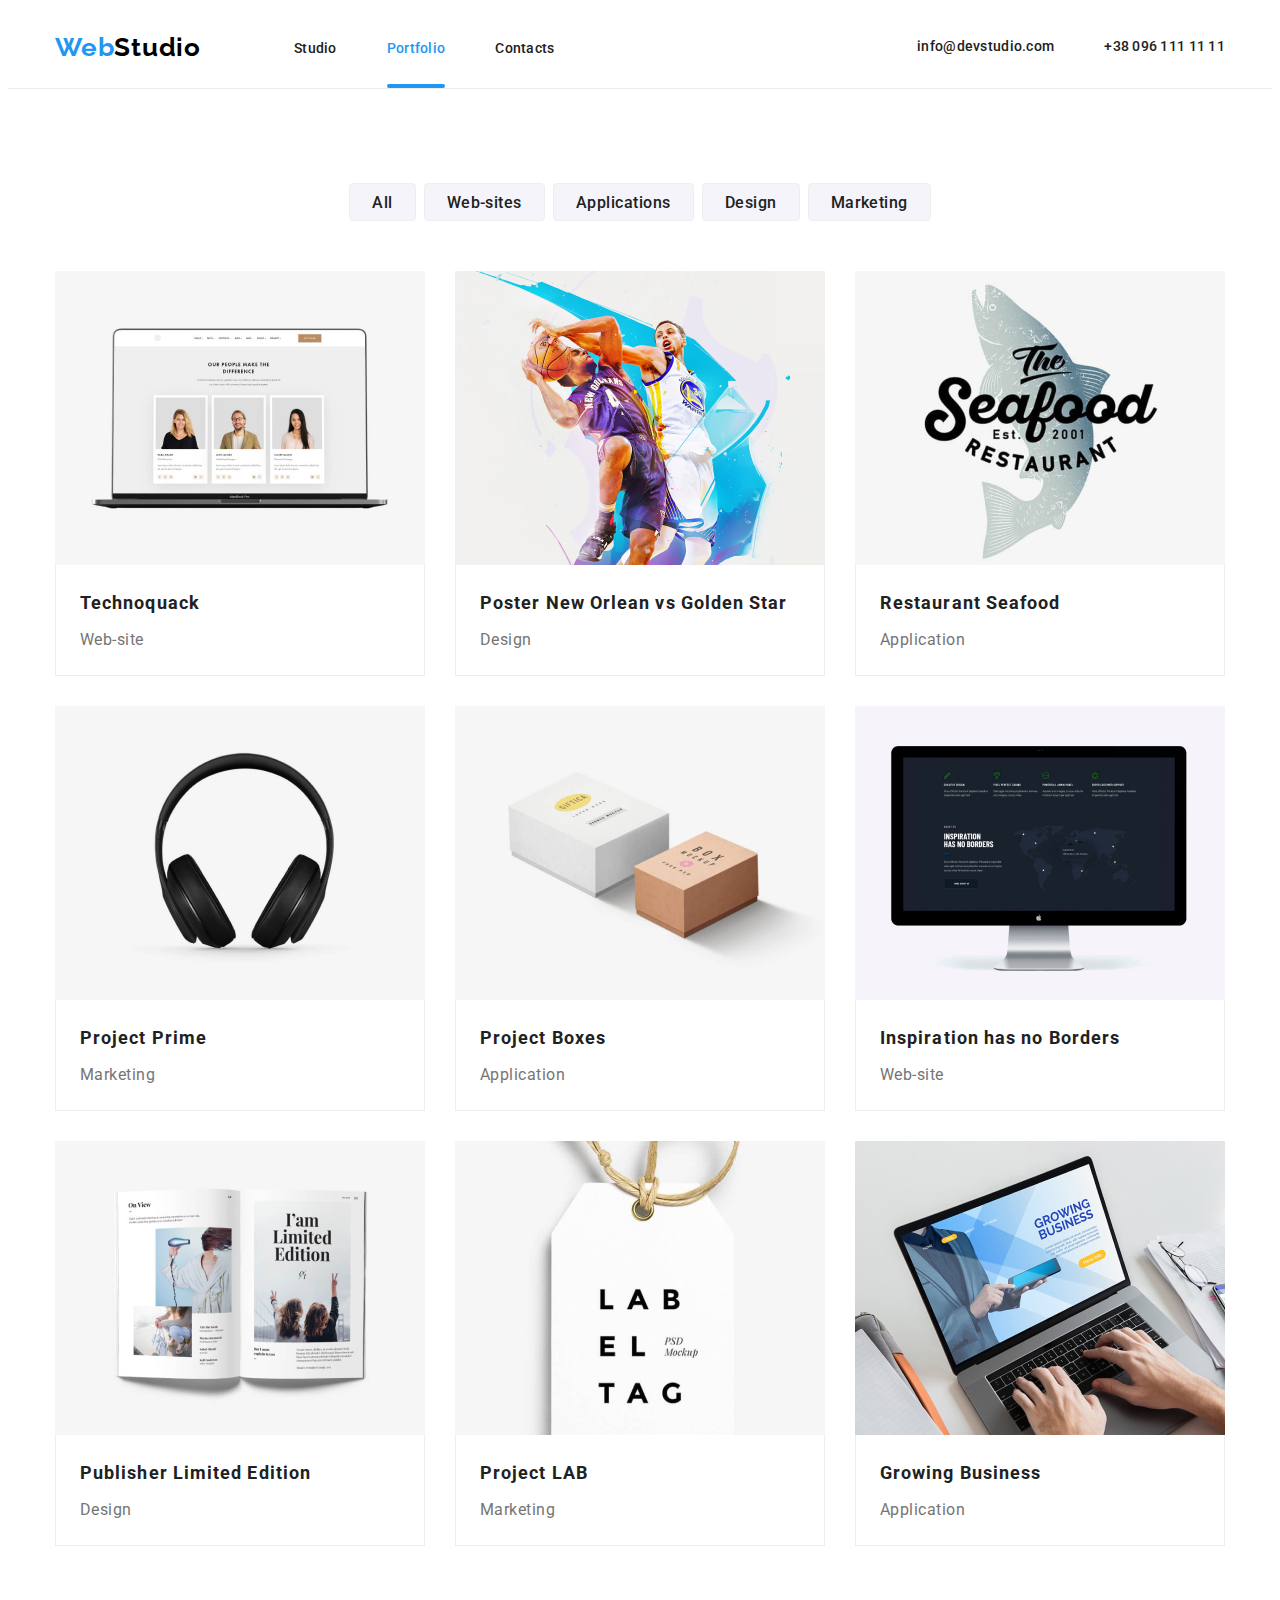
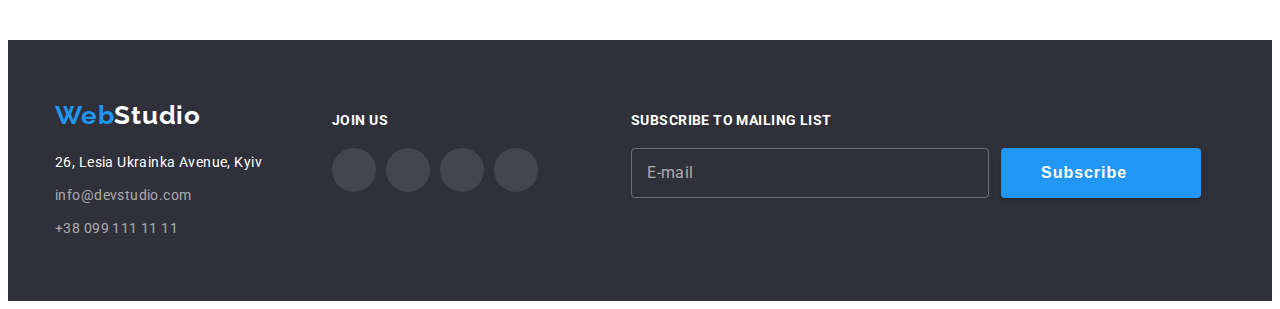
==== commit 2a772477: "update" ====
--- a/portfolio.html
+++ b/portfolio.html
@@ -152,19 +152,19 @@
         <div class="container">
           <ul class="portfolio-btn-list">
             <li class="portfolio-btn-list__item">
-              <button type="button" class="portfolio-btn">Все</button>
+              <button type="button" class="portfolio-btn">All</button>
             </li>
             <li class="portfolio-btn-list__item">
-              <button type="button" class="portfolio-btn">Веб-сайты</button>
+              <button type="button" class="portfolio-btn">Web-sites</button>
             </li>
             <li class="portfolio-btn-list__item">
-              <button type="button" class="portfolio-btn">Приложения</button>
+              <button type="button" class="portfolio-btn">Applications</button>
             </li>
             <li class="portfolio-btn-list__item">
-              <button type="button" class="portfolio-btn">Дизайн</button>
+              <button type="button" class="portfolio-btn">Design</button>
             </li>
             <li class="portfolio-btn-list__item">
-              <button type="button" class="portfolio-btn">Маркетинг</button>
+              <button type="button" class="portfolio-btn">Marketing</button>
             </li>
           </ul>
           <ul class="services">
@@ -212,7 +212,7 @@
                   </p>
                 </div>
                 <div class="services__div">
-                  <h2 class="services__review">Technocrack</h2>
+                  <h2 class="services__review">Technoquack</h2>
                   <p class="services__speciality">Web-site</p>
                 </div>
               </a>
@@ -250,16 +250,16 @@
                     />
                   </picture>
                   <p class="services__item-text">
-                    Ресурс предлагает комплексные предложения с разным уровнем
-                    функционала и сервисов. Все это позволит посетителю получить
-                    исчерпывающие сведения о компании или частном лице.
+                    The resource offers comprehensive offers with different levels 
+                    of functionality and services. All this will allow the visitor 
+                    to obtain comprehensive information about the company or individual.
                   </p>
                 </div>
                 <div class="services__div">
                   <h2 class="services__review">
-                    Постер New Orlean vs Golden Star
+                    Poster New Orlean vs Golden Star
                   </h2>
-                  <p class="services__speciality">Дизайн</p>
+                  <p class="services__speciality">Design</p>
                 </div>
               </a>
             </li>
@@ -296,14 +296,14 @@
                     />
                   </picture>
                   <p class="services__item-text">
-                    Ресурс предлагает комплексные предложения с разным уровнем
-                    функционала и сервисов. Все это позволит посетителю получить
-                    исчерпывающие сведения о компании или частном лице.
-                  </p>
-                </div>
-                <div class="services__div">
-                  <h2 class="services__review">Ресторан Seafood</h2>
-                  <p class="services__speciality">Приложение</p>
+                    The resource offers comprehensive offers with different levels 
+                    of functionality and services. All this will allow the visitor 
+                    to obtain comprehensive information about the company or individual.
+                  </p>
+                </div>
+                <div class="services__div">
+                  <h2 class="services__review">Restaurant Seafood</h2>
+                  <p class="services__speciality">Application</p>
                 </div>
               </a>
             </li>
@@ -340,14 +340,14 @@
                     />
                   </picture>
                   <p class="services__item-text">
-                    Ресурс предлагает комплексные предложения с разным уровнем
-                    функционала и сервисов. Все это позволит посетителю получить
-                    исчерпывающие сведения о компании или частном лице.
-                  </p>
-                </div>
-                <div class="services__div">
-                  <h2 class="services__review">Проект Prime</h2>
-                  <p class="services__speciality">Маркетинг</p>
+                    The resource offers comprehensive offers with different levels 
+                    of functionality and services. All this will allow the visitor 
+                    to obtain comprehensive information about the company or individual.
+                  </p>
+                </div>
+                <div class="services__div">
+                  <h2 class="services__review">Project Prime</h2>
+                  <p class="services__speciality">Marketing</p>
                 </div>
               </a>
             </li>
@@ -384,14 +384,14 @@
                     />
                   </picture>
                   <p class="services__item-text">
-                    Ресурс предлагает комплексные предложения с разным уровнем
-                    функционала и сервисов. Все это позволит посетителю получить
-                    исчерпывающие сведения о компании или частном лице.
-                  </p>
-                </div>
-                <div class="services__div">
-                  <h2 class="services__review">Проект Boxes</h2>
-                  <p class="services__speciality">Приложение</p>
+                    The resource offers comprehensive offers with different levels 
+                    of functionality and services. All this will allow the visitor 
+                    to obtain comprehensive information about the company or individual.
+                  </p>
+                </div>
+                <div class="services__div">
+                  <h2 class="services__review">Project Boxes</h2>
+                  <p class="services__speciality">Application</p>
                 </div>
               </a>
             </li>
@@ -428,14 +428,14 @@
                     />
                   </picture>
                   <p class="services__item-text">
-                    Ресурс предлагает комплексные предложения с разным уровнем
-                    функционала и сервисов. Все это позволит посетителю получить
-                    исчерпывающие сведения о компании или частном лице.
+                    The resource offers comprehensive offers with different levels 
+                    of functionality and services. All this will allow the visitor 
+                    to obtain comprehensive information about the company or individual.
                   </p>
                 </div>
                 <div class="services__div">
                   <h2 class="services__review">Inspiration has no Borders</h2>
-                  <p class="services__speciality">Веб-сайт</p>
+                  <p class="services__speciality">Web-site</p>
                 </div>
               </a>
             </li>
@@ -472,14 +472,14 @@
                     />
                   </picture>
                   <p class="services__item-text">
-                    Ресурс предлагает комплексные предложения с разным уровнем
-                    функционала и сервисов. Все это позволит посетителю получить
-                    исчерпывающие сведения о компании или частном лице.
-                  </p>
-                </div>
-                <div class="services__div">
-                  <h2 class="services__review">Издание Limited Edition</h2>
-                  <p class="services__speciality">Дизайн</p>
+                    The resource offers comprehensive offers with different levels 
+                    of functionality and services. All this will allow the visitor 
+                    to obtain comprehensive information about the company or individual.
+                  </p>
+                </div>
+                <div class="services__div">
+                  <h2 class="services__review">Publisher Limited Edition</h2>
+                  <p class="services__speciality">Design</p>
                 </div>
               </a>
             </li>
@@ -516,14 +516,14 @@
                     />
                   </picture>
                   <p class="services__item-text">
-                    Ресурс предлагает комплексные предложения с разным уровнем
-                    функционала и сервисов. Все это позволит посетителю получить
-                    исчерпывающие сведения о компании или частном лице.
-                  </p>
-                </div>
-                <div class="services__div">
-                  <h2 class="services__review">Проект LAB</h2>
-                  <p class="services__speciality">Маркетинг</p>
+                    The resource offers comprehensive offers with different levels 
+                    of functionality and services. All this will allow the visitor 
+                    to obtain comprehensive information about the company or individual.
+                  </p>
+                </div>
+                <div class="services__div">
+                  <h2 class="services__review">Project LAB</h2>
+                  <p class="services__speciality">Marketing</p>
                 </div>
               </a>
             </li>
@@ -561,14 +561,14 @@
                   </picture>
 
                   <p class="services__item-text">
-                    Ресурс предлагает комплексные предложения с разным уровнем
-                    функционала и сервисов. Все это позволит посетителю получить
-                    исчерпывающие сведения о компании или частном лице.
+                    The resource offers comprehensive offers with different levels 
+                    of functionality and services. All this will allow the visitor 
+                    to obtain comprehensive information about the company or individual.
                   </p>
                 </div>
                 <div class="services__div">
                   <h2 class="services__review">Growing Business</h2>
-                  <p class="services__speciality">Приложение</p>
+                  <p class="services__speciality">Application</p>
                 </div>
               </a>
             </li>
--- a/css/main.min.css
+++ b/css/main.min.css
@@ -1,3 +1,3 @@
 ﻿body{font-family:"Roboto",sans-serif;color:#212121;background-color:#fff}html{box-sizing:border-box}*,*::before,*::after{box-sizing:inherit}button{cursor:pointer}p,h1,h2,h3,h4,h5,h6{margin:0}ul{margin:0;padding-left:0}a{color:currentColor}a:focus,button:focus,.modal-form__input,.modal-form__text,.mailing__input{outline:currentColor}img{display:block;width:100%;min-width:100%;height:auto}:root{--main-color: #212121;--header-bottom: #ececec;--highlight-color: #2196f3;--highlight-btn: #188ce8;--mark-color: #ffa500;--header-link-color: #757575;--main-tittle-color: #ffffff;--main-background-color: #2f303a;--description-text-color: #757575;--description-background-color: #f5f4fa;--team__position-color: #757575;--soc-icon-color: #afb1b8;--footer-background-color: #2f303a;--footer-contact-color: #ffffff;--portfolio-speciality-color: #757575;--typical-margin: 30px;--timing-function: cubic-bezier(0.4, 0, 0.2, 1)}h2[class=visually-hidden],h1[class=visually-hidden]{position:absolute;white-space:nowrap;width:1px;height:1px;overflow:hidden;border:0;padding:0;clip:rect(0 0 0 0);clip-path:inset(50%);margin:-1px}@keyframes flyPlane{50%{transform:translate(150%, -200%) rotate(-120deg) scale(0.8);transform-origin:bottom left}100%{transform:translate(0%, 0%) rotate(-360deg);transform-origin:top left}}.container{width:100%;margin:0 auto;padding-left:15px;padding-right:15px}@media screen and (min-width: 480px){.container{max-width:480px}}@media screen and (min-width: 768px){.container{max-width:768px}}@media screen and (min-width: 1200px){.container{max-width:1200px}}.main-btn{font-weight:700;font-size:16px;line-height:1.88;text-align:center;letter-spacing:.06em;box-shadow:0px 4px 4px rgba(0,0,0,.15);border-radius:4px;border:0;color:var(--main-tittle-color);background:var(--highlight-color);margin:0 auto;display:block;min-width:200px;height:50px;transition:box-shadow 250ms var(--timing-function),background-color 250ms var(--timing-function)}.main-btn:hover,.main-btn:focus{background-color:var(--highlight-btn);box-shadow:0px 4px 4px rgba(0,0,0,.15);border-radius:4px}.header{border-bottom:1px solid var(--header-bottom);padding:10px 0}@media screen and (min-width: 768px){.header{padding:0}}@media screen and (min-width: 1200px){.header{padding-top:24px;padding-bottom:25px}}.header>.container,.nav{display:flex;align-items:center}.logo{font-family:"Raleway",sans-serif;font-style:normal;font-weight:700;font-size:24px;line-height:1.17;letter-spacing:.03em}@media screen and (min-width: 1200px){.logo{font-size:26px;line-height:1.19}}.menu{display:none}@media screen and (min-width: 768px){.menu{display:flex;align-items:center}}.nav__logo{color:#000}@media screen and (min-width: 768px){.nav__logo{margin-right:88px}}@media screen and (min-width: 1200px){.nav__logo{margin-right:93px}}.logo__first{color:var(--highlight-color)}.menu__item:not(:last-child){margin-right:50px}.menu__link{color:var(--main-color);margin-top:4px;position:relative;/*!!!!!!!!!!!!! ЕСЛИ НЕТ - ТО ФИГУРА
 ПОЗИЦИОНИРУЕТСЯ ОТНОСИТЕЛЬНО ДОКУМЕНТА 
-при position: absolute; !!!!!!!!!!!!!!!*/transition:color 250ms var(--timing-function),filter 250ms var(--timing-function);font-weight:500;font-size:14px;line-height:1.14;letter-spacing:.02em}.menu__link:hover,.menu__link:focus{color:var(--highlight-color)}.menu__link--stream{color:var(--highlight-color)}.menu__link--stream::after{content:"";position:absolute;bottom:-34.5px;display:block;width:100%;height:4px;border-radius:4px;background-color:var(--highlight-color)}@media screen and (min-width: 1200px){.menu__link--stream::after{bottom:-32.5px}}.contacts{display:none}@media screen and (min-width: 768px){.contacts{display:flex;flex-direction:column;margin-left:auto;padding:21px 0}}@media screen and (min-width: 1200px){.contacts{padding:0;flex-direction:row}}.contacts__item:not(:first-child){margin-top:10px}@media screen and (min-width: 1200px){.contacts__item:not(:first-child){margin-top:0;margin-left:30px}}.contacts__link{display:flex;align-items:center;font-weight:500;font-size:14px;line-height:1.14;letter-spacing:.02em;transition:color 250ms var(--timing-function),filter 250ms var(--timing-function)}.contacts__link:hover,.contacts__link:focus{color:var(--highlight-color)}.contacts__icon{margin-right:10px;fill:currentColor}.menu-button-open{display:flex;justify-content:center;align-items:center;margin-left:auto;width:40px;height:40px;padding:0;border:none;background-color:inherit;transition:fill 250ms var(--timing-function)}@media screen and (min-width: 768px){.menu-button-open{display:none}}.menu-button-open:hover,.menu-button-open:focus{fill:var(--highlight-color)}.mob-modal{position:fixed;background-color:var(--footer-contact-color);z-index:2;top:0;left:0;width:100vw;height:100vh;padding-top:48px;padding-bottom:48px}.mob-modal__container{max-width:480px;padding-left:40px;margin:0 auto;display:flex;flex-direction:column;height:100%;justify-content:space-between;overflow:auto}.mob-menu__icon{transition:transform .3s linear,fill .3s linear}.menu-button-close{position:absolute;top:10px;right:15px;margin:0;padding:0;border:none;background-color:rgba(0,0,0,0);transition:fill 250ms var(--timing-function)}.menu-button-close:hover .mob-menu__icon,.menu-button-close:focus .mob-menu__icon{fill:var(--highlight-color);transform:rotate(90deg)}.mob-menu{display:flex;flex-direction:column;gap:32px}.mob-menu__item{font-weight:500;font-size:40px;line-height:1.175;letter-spacing:.02em}@media screen and (max-width: 360px){.mob-menu__item{font-size:34px}}.mob-menu__link{position:relative;transition:color 250ms var(--timing-function)}.mob-menu--stream{color:var(--highlight-color)}.mob-menu__link:hover,.mob-menu__link:focus{color:var(--highlight-color)}.mob-menu__link:hover::after,.mob-menu__link:focus::after{content:"";position:absolute;display:block;width:100%;height:4px;border-radius:2px;background-color:var(--highlight-color)}.mob-contacts{display:flex;flex-direction:column;gap:32px;margin-bottom:64px}.mob-contacts__mobile{font-weight:500;font-size:34px;line-height:1.1764705882;letter-spacing:.02em;color:var(--highlight-color)}@media screen and (max-width: 360px){.mob-contacts__mobile{font-size:27px}}.mob-contacts__email{font-weight:500;font-size:24px;line-height:1.1666666667;letter-spacing:.02em;color:var(--header-link-color);transition:color 250ms var(--timing-function)}.mob-contacts__email:hover,.mob-contacts__email:focus{color:var(--highlight-color)}.mob-networks{display:flex;flex-wrap:wrap}.mob-networks__item{color:var(--highlight-color);padding:0 10px;border-left:1px solid rgba(33,33,33,.2)}.mob-networks__item:first-child{border-left:0;padding-left:0}.main{background:var(--footer-background-color);padding:118px 0;background-image:linear-gradient(rgba(47, 48, 58, 0.4), rgba(47, 48, 58, 0.4)),url(../images/hero/HeroMob1x.jpg);background-repeat:no-repeat;background-position:center;background-size:cover;margin:0 auto}@media screen and (min-width: 480px){.main{max-width:480px;padding:118px 0;background-image:linear-gradient(rgba(47, 48, 58, 0.4), rgba(47, 48, 58, 0.4)),url(../images/hero/HeroMob1x.jpg)}}@media screen and (min-width: 480px)and (min-device-pixel-ratio: 2),screen and (min-width: 480px)and (min-resolution: 192dpi),screen and (min-width: 480px)and (min-resolution: 2dppx){.main{background-image:linear-gradient(rgba(47, 48, 58, 0.4), rgba(47, 48, 58, 0.4)),url(../images/hero/HeroMob2x.jpg)}}@media screen and (min-width: 768px){.main{max-width:768px;padding:118px 0;background-image:linear-gradient(rgba(47, 48, 58, 0.4), rgba(47, 48, 58, 0.4)),url(../images/hero/HeroTab1x.jpg)}}@media screen and (min-width: 768px)and (min-device-pixel-ratio: 2),screen and (min-width: 768px)and (min-resolution: 192dpi),screen and (min-width: 768px)and (min-resolution: 2dppx){.main{background-image:linear-gradient(rgba(47, 48, 58, 0.4), rgba(47, 48, 58, 0.4)),url(../images/hero/HeroTab2x.jpg)}}@media screen and (min-width: 1200px){.main{max-width:1600px;padding:200px 0;background-image:linear-gradient(rgba(47, 48, 58, 0.4), rgba(47, 48, 58, 0.4)),url(../images/hero/Herodesk1x.jpg)}}@media screen and (min-width: 1200px)and (min-device-pixel-ratio: 2),screen and (min-width: 1200px)and (min-resolution: 192dpi),screen and (min-width: 1200px)and (min-resolution: 2dppx){.main{background-image:linear-gradient(rgba(47, 48, 58, 0.4), rgba(47, 48, 58, 0.4)),url(../images/hero/Herodesk2x.jpg)}}.main__box{font-weight:900;text-align:center;letter-spacing:.06em;text-transform:uppercase;color:var(--main-tittle-color);margin:0 auto;margin-bottom:30px}@media screen and (min-width: 480px){.main__box{max-width:360px;font-size:26px;line-height:1.62}}@media screen and (min-width: 1200px){.main__box{max-width:696px;font-size:44px;line-height:1.36}}.details{padding:60px 0}@media screen and (min-width: 1200px){.details{padding:94px 0}}.description{display:flex;flex-wrap:wrap;gap:var(--typical-margin)}.description__li{width:100%}@media screen and (min-width: 768px){.description__li{width:calc((100% - 30px)/2)}}@media screen and (min-width: 1200px){.description__li{width:calc((100% - 90px)/4)}}.details-box{display:flex;justify-content:center;align-items:center;height:120px;background:var(--description-background-color);border-radius:4px;margin-bottom:30px}.details-box__title{font-weight:700;font-size:14px;line-height:1.14;letter-spacing:.03em;text-transform:uppercase;color:var(--main-color);margin-bottom:10px;text-align:center}@media screen and (min-width: 768px){.details-box__title{text-align:left}}.details-box__text{font-size:14px;line-height:1.71;letter-spacing:.03em;color:var(--description-text-color)}.activity-section{padding-bottom:94px}@media screen and (max-width: 1199px){.activity-section{position:absolute;white-space:nowrap;width:1px;height:1px;overflow:hidden;border:0;padding:0;clip:rect(0 0 0 0);clip-path:inset(50%);margin:-1px}}.activity-title{font-size:36px;line-height:1.17;text-align:center;letter-spacing:.03em;color:var(--main-color);margin-bottom:50px}.activity{display:flex}.activity__li{position:relative;display:flex}.activity__li:not(:last-child){margin-right:var(--typical-margin)}.activity__text{text-transform:uppercase;position:absolute;bottom:0;left:0;width:100%;height:70px;display:flex;align-items:center;justify-content:center;background:rgba(47,48,58,.8);font-weight:700;font-size:14px;line-height:1.14;letter-spacing:.03em;color:var(--main-tittle-color)}.team-section{background:var(--description-background-color);padding:60px 0}@media screen and (min-width: 1200px){.team-section{padding:94px 0}}.team-title{font-weight:700;font-size:28px;line-height:1.18;text-align:center;letter-spacing:.03em;margin-bottom:30px}@media screen and (min-width: 1200px){.team-title{font-size:36px;line-height:1.17;text-align:center;letter-spacing:.03em;color:var(--main-color);margin-bottom:50px}}.team-list{display:flex;flex-wrap:wrap;gap:var(--typical-margin)}.team-list__item{width:100%;text-align:center;background:var(--main-tittle-color);box-shadow:0px 1px 3px rgba(0,0,0,.12),0px 1px 1px rgba(0,0,0,.14),0px 2px 1px rgba(0,0,0,.2);border-radius:0px 0px 4px 4px}@media screen and (min-width: 768px){.team-list__item{width:calc((100% - 30px)/2)}}@media screen and (min-width: 1200px){.team-list__item{width:calc((100% - 90px)/4)}}.team{padding:30px 0}.team__name{font-weight:500;font-size:16px;line-height:1.19;color:var(--main-color);margin-bottom:10px}.team__position{font-size:16px;line-height:1.19;color:var(--team-position-color);margin-bottom:16px}.social-networks{display:flex;justify-content:center}.social-networks__item{margin-left:10px}.social-networks__item:first-child{margin-left:0}.social-networks__link{display:flex;justify-content:center;align-items:center;width:44px;height:44px;border-radius:50px;color:var(--soc-icon-color);fill:var(--soc-icon-color);transition:background-color 250ms var(--timing-function),fill 250ms var(--timing-function)}.social-networks__link:hover,.social-networks__link:focus{background-color:var(--highlight-color);fill:var(--main-tittle-color)}.social-networks__icon{color:currentColor}.clients-section{padding:60px 0}@media screen and (min-width: 1200px){.clients-section{padding:94px 0}}.clients-title{font-weight:700;font-size:28px;line-height:1.18;text-align:center;letter-spacing:.03em;color:var(--main-color);margin-bottom:50px}@media screen and (min-width: 1200px){.clients-title{font-size:36px;line-height:1.17;text-align:center;letter-spacing:.03em;color:var(--main-color);margin-bottom:50px}}.clients{display:flex;flex-wrap:wrap;gap:var(--typical-margin);justify-content:center}@media screen and (min-width: 480px){.clients__item{width:calc((100% - 30px)/2)}}@media screen and (min-width: 768px){.clients__item{width:calc((100% - 60px)/3)}}@media screen and (min-width: 1200px){.clients__item{width:calc((100% - 150px)/6)}}.clients__link{display:flex;justify-content:center;align-items:center;height:92px;border:1px solid #afb1b8;border-radius:4px;color:var(--soc-icon-color);fill:var(--soc-icon-color);transition:border 250ms var(--timing-function),fill 250ms var(--timing-function),filter 250ms var(--timing-function)}.clients__link:hover,.clients__link:focus{border:1px solid var(--highlight-color);fill:var(--highlight-color);filter:drop-shadow(0px 4px 4px rgba(0, 0, 0, 0.25))}.client__icon{color:currentColor}.footer{background:var(--footer-background-color);padding:60px 0}.footer .container{display:flex;flex-direction:column}@media screen and (min-width: 768px){.footer .container{flex-direction:unset;flex-wrap:wrap}}.footer__box-address{display:flex;flex-direction:column;align-items:center;margin-bottom:60px}@media screen and (min-width: 768px){.footer__box-address{margin-left:61px;margin-bottom:0}}@media screen and (min-width: 1200px){.footer__box-address{align-items:flex-start;margin-left:0}}.logo--footer{color:var(--footer-contact-color)}.footer__div-logo{margin-bottom:20px}.contacts-footer{background:var(--footer-background-color);font-style:normal;display:flex;flex-direction:column;align-items:center}@media screen and (min-width: 1200px){.contacts-footer{align-items:flex-start}}.contacts-footer__item:not(:last-child){margin-bottom:9px}.contacts-footer__address{color:var(--footer-contact-color);font-weight:400;font-size:14px;line-height:1.71;letter-spacing:.03em;transition:color 250ms var(--timing-function)}.contacts-footer__address:hover,.contacts-footer__address:focus{color:var(--highlight-color)}.contacts-footer__email,.contacts-footer__phone{color:rgba(255,255,255,.6);font-weight:400;font-size:14px;line-height:1.71;letter-spacing:.03em;transition:color 250ms var(--timing-function)}.contacts-footer__email:hover,.contacts-footer__email:focus,.contacts-footer__phone:hover,.contacts-footer__phone:focus{color:var(--highlight-color)}.footer-contacts{display:flex;flex-direction:column;align-items:center;margin-bottom:60px}@media screen and (min-width: 768px){.footer-contacts{margin-top:5px;margin-bottom:0;margin-left:165px}}@media screen and (min-width: 1200px){.footer-contacts{align-items:flex-start;margin-top:0;margin-left:70px;padding-top:12px}}.footer-invite{text-transform:uppercase;font-size:14px;line-height:1.1428571429;letter-spacing:.03em;color:var(--footer-contact-color);margin-bottom:20px}.footer-social-networks{display:flex}.footer-social-networks__item{margin-left:10px}.footer-social-networks__item:first-child{margin-left:0}.footer-social-networks__link{display:flex;justify-content:center;align-items:center;width:44px;height:44px;border-radius:50px;background:rgba(255,255,255,.1);color:var(--footer-contact-color);fill:var(--footer-contact-color);transition:background-color 250ms var(--timing-function)}.footer-social-networks__link:hover,.footer-social-networks__link:focus{background-color:var(--highlight-color)}.footer-social-networks__icon{color:currentColor}.mailing-list{display:flex;flex-direction:column;align-items:center}@media screen and (min-width: 768px){.mailing-list{margin:0 auto;margin-top:60px}}@media screen and (min-width: 1200px){.mailing-list{display:block;margin-left:93px;margin-top:12px}}.mailing-list__title{font-weight:700;font-size:14px;line-height:1.1428571429;letter-spacing:.03em;text-transform:uppercase;color:var(--footer-contact-color);margin-bottom:20px}.mailing{display:flex;flex-direction:column}@media screen and (min-width: 1200px){.mailing{flex-direction:unset}}.mailing__form{position:relative}.mailing__input{height:50px;background-color:rgba(0,0,0,0);border:1px solid rgba(255,255,255,.3);filter:drop-shadow(0px 4px 4px rgba(0, 0, 0, 0.15));border-radius:4px;padding-left:16px;color:var(--footer-contact-color);transition:border-color 250ms var(--timing-function)}@media screen and (min-width: 320px){.mailing__input{width:310px}}@media screen and (min-width: 480px){.mailing__input{width:450px}}@media screen and (min-width: 1200px){.mailing__input{width:358px}}@media screen and (min-width: 1200px){.mailing__input{margin-bottom:0;margin-right:12px}}.mailing__input:hover+.mailing__label,.mailing__input:focus+.mailing__label,.mailing__input:not(:placeholder-shown)+.mailing__label{top:-15%;left:0;font-size:12px}.mailing__input:hover,.mailing__input:focus{border-color:var(--highlight-color)}.mailing__label{position:absolute;top:50%;left:16px;transform:translateY(-50%);font-weight:400;font-size:16px;line-height:1.25;letter-spacing:.03em;color:rgba(255,255,255,.6);transition:all 250ms var(--timing-function),font-size 250ms var(--timing-function)}.footer-btn{margin-top:20px;display:flex;align-items:center;justify-content:center;fill:var(--footer-contact-color)}@media screen and (min-width: 1200px){.footer-btn{margin-top:0}}.footer-btn__icon{margin-left:10px}.footer-btn:hover .footer-btn__icon{animation-name:flyPlane;animation-duration:.7s;animation-timing-function:ease-in;animation-play-state:runnung}.backdrop{position:fixed;top:0;left:0;width:100%;height:100%;background:rgba(0,0,0,.2);opacity:1;transition:opacity 250ms var(--timing-function)}.backdrop.is-hidden{opacity:0;pointer-events:none}.backdrop.is-hidden .modal{transform:translate(-50%, -50%) scale(0.5)}.modal{position:absolute;top:50%;left:50%;transform:translate(-50%, -50%);max-width:450px;width:100%;min-height:609px;background:var(--main-tittle-color);box-shadow:0px 1px 3px rgba(0,0,0,.12),0px 1px 1px rgba(0,0,0,.14),0px 2px 1px rgba(0,0,0,.2);border-radius:4px;padding:40px;transition:250ms var(--timing-function)}@media screen and (min-width: 1200px){.modal{max-width:528px;min-height:581px}}.modal-icon{transition:transform .3s linear,fill .3s linear}.modal-close-btn{position:absolute;top:8px;right:8px;display:flex;align-items:center;justify-content:center;width:30px;height:30px;border-radius:50%;background-color:rgba(0,0,0,0);border:1px solid rgba(0,0,0,.1)}.modal-close-btn:hover .modal-icon,.modal-close-btn:focus .modal-icon{transform:rotate(90deg);fill:var(--highlight-color)}.is-hidden{opacity:0;visibility:hidden;pointer-events:none}.modal__title{font-weight:700;font-size:20px;line-height:1.5;text-align:center;letter-spacing:.03em;margin-bottom:30px}@media screen and (min-width: 1200px){.modal__title{line-height:1.15}}.modal-form__label{position:relative;display:flex;margin-bottom:28px}.modal-form__label:focus-within>.modal-form__input,.modal-form__label:focus-within>.modal-form__text,.modal-form__label:focus-within{fill:var(--highlight-color);border-color:var(--highlight-color)}.modal-form__span{position:absolute;left:0;top:-18px;font-size:12px;line-height:1.1666666667;letter-spacing:.01em;color:var(--description-text-color)}.modal-form__input{width:100%;height:40px;border:1px solid rgba(33,33,33,.2);border-radius:4px;background-color:rgba(0,0,0,0);padding-left:42px;transition:border-color 250ms var(--timing-function)}.modal-form__input:placeholder-shown{background-color:rgba(0,0,0,0)}.modal-form__input:not(:placeholder-shown):not(:focus):valid{background-color:rgba(108,255,186,.493)}.modal-form__input:not(:placeholder-shown):not(:focus):invalid{background-color:rgba(255,91,91,.856)}.modal-form__svg{position:absolute;left:12px;top:50%;transform:translateY(-50%);transition:fill 250ms var(--timing-function)}.modal-form__text{width:100%;height:120px;border:1px solid rgba(33,33,33,.2);border-radius:4px;resize:none;background-color:rgba(0,0,0,0);padding:12px 16px;font-size:14px;line-height:1.1428571429;letter-spacing:.01em;transition:border-color 250ms var(--timing-function)}.checkbox{display:flex;justify-content:center}.checkbox__label{font-weight:400;font-size:12px;line-height:1.17;letter-spacing:.03em;color:var(--description-text-color);display:flex;align-items:center;margin-bottom:30px;position:relative}@media screen and (min-width: 1200px){.checkbox__label{font-size:14px;line-height:1.71}}.checkbox__icon-box{position:absolute;opacity:1;transition:opacity 250ms var(--timing-function)}.checkbox__icon-check{margin-right:7px;opacity:0;transition:opacity 250ms var(--timing-function),box-shadow 250ms var(--timing-function)}.checkbox__input{position:absolute;width:1px;height:1px;margin:-1px;border:0;padding:0;white-space:nowrap;clip-path:inset(100%);clip:rect(0 0 0 0);overflow:hidden}.checkbox__input:checked+.checkbox__icon-box{opacity:0}.checkbox__input:checked~.checkbox__icon-check{opacity:1}.checkbox__input:focus+.checkbox__icon-box{box-shadow:0px 3px 1px rgba(0,0,0,.1),0px 1px 2px rgba(0,0,0,.08),0px 2px 2px rgba(0,0,0,.12);border-radius:2px}.checkbox__policy{font-weight:400;font-size:12px;line-height:1.17;letter-spacing:.03em;text-decoration-line:underline;color:var(--highlight-color)}@media screen and (min-width: 1200px){.checkbox__policy{font-size:14px;line-height:1.71}}.checkbox__policy:hover,.checkbox__policy:focus{filter:drop-shadow(0px 4px 4px rgba(0, 0, 0, 0.25))}.portfolio-btn{font-family:"Roboto",sans-serif;font-weight:500;font-size:16px;line-height:1.62;text-align:center;letter-spacing:.03em;color:var(--main-color);box-sizing:border-box;background:var(--description-background-color);border-radius:4px;border:1px solid #eee;height:38px;padding:6px 22px;transition:background-color 250ms var(--timing-function),color 250ms var(--timing-function),box-shadow 250ms var(--timing-function)}.portfolio-btn:hover,.portfolio-btn:focus{background-color:var(--highlight-color);color:var(--main-tittle-color);box-shadow:0px 3px 1px rgba(0,0,0,.1),0px 1px 2px rgba(0,0,0,.08),0px 2px 2px rgba(0,0,0,.12);border-radius:4px}.portfolio-btn-list{display:flex;flex-wrap:wrap;gap:15px 8px;margin-bottom:40px}@media screen and (min-width: 768px){.portfolio-btn-list{justify-content:center;margin-bottom:30px}}@media screen and (min-width: 1200px){.portfolio-btn-list{margin-bottom:50px}}.section-portfolio{padding:60px 0}@media screen and (min-width: 1200px){.section-portfolio{padding:94px 0}}.services__img-portfolio{display:block}.services{display:flex;flex-wrap:wrap;gap:var(--typical-margin)}.services__item{display:flex;flex-grow:1}@media screen and (min-width: 480px){.services__item{width:100%}}@media screen and (min-width: 768px){.services__item{width:calc((100% - 30px)/2)}}@media screen and (min-width: 1200px){.services__item{width:calc((100% - 60px)/3)}}.services__item-wrap{position:relative;overflow:hidden}.services__item-text{position:absolute;top:0;font-weight:700;font-size:18px;line-height:1.56;letter-spacing:.03em;color:var(--main-tittle-color);background:rgba(33,150,243,.9);padding:63px 24px;height:110%;overflow:auto;transform:translateY(101%);transition:transform 250ms var(--timing-function)}.services__item:hover .services__item-text,.services__link:focus .services__item-text{transform:translateY(0)}.services__item-text::-webkit-scrollbar{width:5px}.services__item-text::-webkit-scrollbar-track{box-shadow:inset 0 0 6px rgba(0,0,0,.3)}.services__item-text::-webkit-scrollbar-thumb{background-color:#a9a9a9;outline:1px solid #708090}.services__link{display:flex;width:100%;flex-direction:column;transition:box-shadow 250ms var(--timing-function)}@media screen and (min-width: 768px){.services__link:last-child{max-width:354px}}@media screen and (min-width: 1200px){.services__link:last-child{max-width:unset}}.services__link:hover,.services__link:focus{box-sizing:border-box;background:var(--main-tittle-color);box-shadow:0px 1px 1px rgba(0,0,0,.12),0px 4px 4px rgba(0,0,0,.06),1px 4px 6px rgba(0,0,0,.16)}.services__div{border:1px solid #eee;border-top:none;padding:20px 24px;flex-grow:1}.services__review{font-weight:700;font-size:18px;line-height:2;letter-spacing:.06em;color:var(--main-color);margin-bottom:4px}.services__speciality{font-size:16px;line-height:1.88;letter-spacing:.03em;color:var(--portfolio-speciality-color)}.menu__link:active,.contacts__link:active,.contacts-footer__address:active,.contacts-footer__email:active,.contacts-footer__phone:active{color:var(--mark-color)}/*# sourceMappingURL=main.min.css.map */+при position: absolute; !!!!!!!!!!!!!!!*/transition:color 250ms var(--timing-function),filter 250ms var(--timing-function);font-weight:500;font-size:14px;line-height:1.14;letter-spacing:.02em}.menu__link:hover,.menu__link:focus{color:var(--highlight-color)}.menu__link--stream{color:var(--highlight-color)}.menu__link--stream::after{content:"";position:absolute;bottom:-34.5px;display:block;width:100%;height:4px;border-radius:4px;background-color:var(--highlight-color)}@media screen and (min-width: 1200px){.menu__link--stream::after{bottom:-32.5px}}.contacts{display:none}@media screen and (min-width: 768px){.contacts{display:flex;flex-direction:column;margin-left:auto;padding:21px 0}}@media screen and (min-width: 1200px){.contacts{padding:0;flex-direction:row}}.contacts__item:not(:first-child){margin-top:10px}@media screen and (min-width: 1200px){.contacts__item:not(:first-child){margin-top:0;margin-left:30px}}.contacts__link{display:flex;align-items:center;font-weight:500;font-size:14px;line-height:1.14;letter-spacing:.02em;transition:color 250ms var(--timing-function),filter 250ms var(--timing-function)}.contacts__link:hover,.contacts__link:focus{color:var(--highlight-color)}.contacts__icon{margin-right:10px;fill:currentColor}.menu-button-open{display:flex;justify-content:center;align-items:center;margin-left:auto;width:40px;height:40px;padding:0;border:none;background-color:inherit;transition:fill 250ms var(--timing-function)}@media screen and (min-width: 768px){.menu-button-open{display:none}}.menu-button-open:hover,.menu-button-open:focus{fill:var(--highlight-color)}.mob-modal{position:fixed;background-color:var(--footer-contact-color);z-index:2;top:0;left:0;width:100vw;height:100vh;padding-top:48px;padding-bottom:48px}.mob-modal__container{max-width:480px;padding-left:40px;margin:0 auto;display:flex;flex-direction:column;height:100%;justify-content:space-between;overflow:auto}.mob-menu__icon{transition:transform .3s linear,fill .3s linear}.menu-button-close{position:absolute;top:10px;right:15px;margin:0;padding:0;border:none;background-color:rgba(0,0,0,0);transition:fill 250ms var(--timing-function)}.menu-button-close:hover .mob-menu__icon,.menu-button-close:focus .mob-menu__icon{fill:var(--highlight-color);transform:rotate(90deg)}.mob-menu{display:flex;flex-direction:column;gap:32px}.mob-menu__item{font-weight:500;font-size:40px;line-height:1.175;letter-spacing:.02em}@media screen and (max-width: 360px){.mob-menu__item{font-size:34px}}.mob-menu__link{position:relative;transition:color 250ms var(--timing-function)}.mob-menu--stream{color:var(--highlight-color)}.mob-menu__link:hover,.mob-menu__link:focus{color:var(--highlight-color)}.mob-menu__link:hover::after,.mob-menu__link:focus::after{content:"";position:absolute;display:block;width:100%;height:4px;border-radius:2px;background-color:var(--highlight-color)}.mob-contacts{display:flex;flex-direction:column;gap:32px;margin-bottom:64px}.mob-contacts__mobile{font-weight:500;font-size:34px;line-height:1.1764705882;letter-spacing:.02em;color:var(--highlight-color)}@media screen and (max-width: 360px){.mob-contacts__mobile{font-size:27px}}.mob-contacts__email{font-weight:500;font-size:24px;line-height:1.1666666667;letter-spacing:.02em;color:var(--header-link-color);transition:color 250ms var(--timing-function)}.mob-contacts__email:hover,.mob-contacts__email:focus{color:var(--highlight-color)}.mob-networks{display:flex;flex-wrap:wrap}.mob-networks__item{color:var(--highlight-color);padding:0 10px;border-left:1px solid rgba(33,33,33,.2)}.mob-networks__item:first-child{border-left:0;padding-left:0}.main{background:var(--footer-background-color);padding:118px 0;background-image:linear-gradient(rgba(47, 48, 58, 0.4), rgba(47, 48, 58, 0.4)),url(../images/hero/HeroMob1x.jpg);background-repeat:no-repeat;background-position:center;background-size:cover;margin:0 auto}@media screen and (min-width: 480px){.main{max-width:480px;padding:118px 0;background-image:linear-gradient(rgba(47, 48, 58, 0.4), rgba(47, 48, 58, 0.4)),url(../images/hero/HeroMob1x.jpg)}}@media screen and (min-width: 480px)and (min-device-pixel-ratio: 2),screen and (min-width: 480px)and (min-resolution: 192dpi),screen and (min-width: 480px)and (min-resolution: 2dppx){.main{background-image:linear-gradient(rgba(47, 48, 58, 0.4), rgba(47, 48, 58, 0.4)),url(../images/hero/HeroMob2x.jpg)}}@media screen and (min-width: 768px){.main{max-width:768px;padding:118px 0;background-image:linear-gradient(rgba(47, 48, 58, 0.4), rgba(47, 48, 58, 0.4)),url(../images/hero/HeroTab1x.jpg)}}@media screen and (min-width: 768px)and (min-device-pixel-ratio: 2),screen and (min-width: 768px)and (min-resolution: 192dpi),screen and (min-width: 768px)and (min-resolution: 2dppx){.main{background-image:linear-gradient(rgba(47, 48, 58, 0.4), rgba(47, 48, 58, 0.4)),url(../images/hero/HeroTab2x.jpg)}}@media screen and (min-width: 1200px){.main{max-width:1600px;padding:200px 0;background-image:linear-gradient(rgba(47, 48, 58, 0.4), rgba(47, 48, 58, 0.4)),url(../images/hero/Herodesk1x.jpg)}}@media screen and (min-width: 1200px)and (min-device-pixel-ratio: 2),screen and (min-width: 1200px)and (min-resolution: 192dpi),screen and (min-width: 1200px)and (min-resolution: 2dppx){.main{background-image:linear-gradient(rgba(47, 48, 58, 0.4), rgba(47, 48, 58, 0.4)),url(../images/hero/Herodesk2x.jpg)}}.main__box{font-weight:900;text-align:center;letter-spacing:.06em;text-transform:uppercase;color:var(--main-tittle-color);margin:0 auto;margin-bottom:30px}@media screen and (min-width: 480px){.main__box{max-width:360px;font-size:26px;line-height:1.62}}@media screen and (min-width: 1200px){.main__box{max-width:696px;font-size:44px;line-height:1.36}}.details{padding:60px 0}@media screen and (min-width: 1200px){.details{padding:94px 0}}.description{display:flex;flex-wrap:wrap;gap:var(--typical-margin)}.description__li{width:100%}@media screen and (min-width: 768px){.description__li{width:calc((100% - 30px)/2)}}@media screen and (min-width: 1200px){.description__li{width:calc((100% - 90px)/4)}}.details-box{display:flex;justify-content:center;align-items:center;height:120px;background:var(--description-background-color);border-radius:4px;margin-bottom:30px}.details-box__title{font-weight:700;font-size:14px;line-height:1.14;letter-spacing:.03em;text-transform:uppercase;color:var(--main-color);margin-bottom:10px;text-align:center}@media screen and (min-width: 768px){.details-box__title{text-align:left}}.details-box__text{font-size:14px;line-height:1.71;letter-spacing:.03em;color:var(--description-text-color)}.activity-section{padding-bottom:94px}@media screen and (max-width: 1199px){.activity-section{position:absolute;white-space:nowrap;width:1px;height:1px;overflow:hidden;border:0;padding:0;clip:rect(0 0 0 0);clip-path:inset(50%);margin:-1px}}.activity-title{font-size:36px;line-height:1.17;text-align:center;letter-spacing:.03em;color:var(--main-color);margin-bottom:50px}.activity{display:flex}.activity__li{position:relative;display:flex}.activity__li:not(:last-child){margin-right:var(--typical-margin)}.activity__text{text-transform:uppercase;position:absolute;bottom:0;left:0;width:100%;height:70px;display:flex;align-items:center;justify-content:center;background:rgba(47,48,58,.8);font-weight:700;font-size:14px;line-height:1.14;letter-spacing:.03em;color:var(--main-tittle-color)}.team-section{background:var(--description-background-color);padding:60px 0}@media screen and (min-width: 1200px){.team-section{padding:94px 0}}.team-title{font-weight:700;font-size:28px;line-height:1.18;text-align:center;letter-spacing:.03em;margin-bottom:30px}@media screen and (min-width: 1200px){.team-title{font-size:36px;line-height:1.17;text-align:center;letter-spacing:.03em;color:var(--main-color);margin-bottom:50px}}.team-list{display:flex;flex-wrap:wrap;gap:var(--typical-margin)}.team-list__item{width:100%;text-align:center;background:var(--main-tittle-color);box-shadow:0px 1px 3px rgba(0,0,0,.12),0px 1px 1px rgba(0,0,0,.14),0px 2px 1px rgba(0,0,0,.2);border-radius:0px 0px 4px 4px}@media screen and (min-width: 768px){.team-list__item{width:calc((100% - 30px)/2)}}@media screen and (min-width: 1200px){.team-list__item{width:calc((100% - 90px)/4)}}.team{padding:30px 0}.team__name{font-weight:500;font-size:16px;line-height:1.19;color:var(--main-color);margin-bottom:10px}.team__position{font-size:16px;line-height:1.19;color:var(--team-position-color);margin-bottom:16px}.social-networks{display:flex;justify-content:center}.social-networks__item{margin-left:10px}.social-networks__item:first-child{margin-left:0}.social-networks__link{display:flex;justify-content:center;align-items:center;width:44px;height:44px;border-radius:50px;color:var(--soc-icon-color);fill:var(--soc-icon-color);transition:background-color 250ms var(--timing-function),fill 250ms var(--timing-function)}.social-networks__link:hover,.social-networks__link:focus{background-color:var(--highlight-color);fill:var(--main-tittle-color)}.social-networks__icon{color:currentColor}.clients-section{padding:60px 0}@media screen and (min-width: 1200px){.clients-section{padding:94px 0}}.clients-title{font-weight:700;font-size:28px;line-height:1.18;text-align:center;letter-spacing:.03em;color:var(--main-color);margin-bottom:50px}@media screen and (min-width: 1200px){.clients-title{font-size:36px;line-height:1.17;text-align:center;letter-spacing:.03em;color:var(--main-color);margin-bottom:50px}}.clients{display:flex;flex-wrap:wrap;gap:var(--typical-margin);justify-content:center}@media screen and (min-width: 480px){.clients__item{width:calc((100% - 30px)/2)}}@media screen and (min-width: 768px){.clients__item{width:calc((100% - 60px)/3)}}@media screen and (min-width: 1200px){.clients__item{width:calc((100% - 150px)/6)}}.clients__link{display:flex;justify-content:center;align-items:center;height:92px;border:1px solid #afb1b8;border-radius:4px;color:var(--soc-icon-color);fill:var(--soc-icon-color);transition:border 250ms var(--timing-function),fill 250ms var(--timing-function),filter 250ms var(--timing-function)}.clients__link:hover,.clients__link:focus{border:1px solid var(--highlight-color);fill:var(--highlight-color);filter:drop-shadow(0px 4px 4px rgba(0, 0, 0, 0.25))}.client__icon{color:currentColor}.footer{background:var(--footer-background-color);padding:60px 0}.footer .container{display:flex;flex-direction:column}@media screen and (min-width: 768px){.footer .container{flex-direction:unset;flex-wrap:wrap}}.footer__box-address{display:flex;flex-direction:column;align-items:center;margin-bottom:60px}@media screen and (min-width: 768px){.footer__box-address{margin-left:61px;margin-bottom:0}}@media screen and (min-width: 1200px){.footer__box-address{align-items:flex-start;margin-left:0}}.logo--footer{color:var(--footer-contact-color)}.footer__div-logo{margin-bottom:20px}.contacts-footer{background:var(--footer-background-color);font-style:normal;display:flex;flex-direction:column;align-items:center}@media screen and (min-width: 1200px){.contacts-footer{align-items:flex-start}}.contacts-footer__item:not(:last-child){margin-bottom:9px}.contacts-footer__address{color:var(--footer-contact-color);font-weight:400;font-size:14px;line-height:1.71;letter-spacing:.03em;transition:color 250ms var(--timing-function)}.contacts-footer__address:hover,.contacts-footer__address:focus{color:var(--highlight-color)}.contacts-footer__email,.contacts-footer__phone{color:rgba(255,255,255,.6);font-weight:400;font-size:14px;line-height:1.71;letter-spacing:.03em;transition:color 250ms var(--timing-function)}.contacts-footer__email:hover,.contacts-footer__email:focus,.contacts-footer__phone:hover,.contacts-footer__phone:focus{color:var(--highlight-color)}.footer-contacts{display:flex;flex-direction:column;align-items:center;margin-bottom:60px}@media screen and (min-width: 768px){.footer-contacts{margin-top:5px;margin-bottom:0;margin-left:165px}}@media screen and (min-width: 1200px){.footer-contacts{align-items:flex-start;margin-top:0;margin-left:70px;padding-top:12px}}.footer-invite{text-transform:uppercase;font-size:14px;line-height:1.1428571429;letter-spacing:.03em;color:var(--footer-contact-color);margin-bottom:20px}.footer-social-networks{display:flex}.footer-social-networks__item{margin-left:10px}.footer-social-networks__item:first-child{margin-left:0}.footer-social-networks__link{display:flex;justify-content:center;align-items:center;width:44px;height:44px;border-radius:50px;background:rgba(255,255,255,.1);color:var(--footer-contact-color);fill:var(--footer-contact-color);transition:background-color 250ms var(--timing-function)}.footer-social-networks__link:hover,.footer-social-networks__link:focus{background-color:var(--highlight-color)}.footer-social-networks__icon{color:currentColor}.mailing-list{display:flex;flex-direction:column;align-items:center}@media screen and (min-width: 768px){.mailing-list{margin:0 auto;margin-top:60px}}@media screen and (min-width: 1200px){.mailing-list{display:block;margin-left:93px;margin-top:12px}}.mailing-list__title{font-weight:700;font-size:14px;line-height:1.1428571429;letter-spacing:.03em;text-transform:uppercase;color:var(--footer-contact-color);margin-bottom:20px}.mailing{display:flex;flex-direction:column}@media screen and (min-width: 1200px){.mailing{flex-direction:unset}}.mailing__form{position:relative}.mailing__input{height:50px;background-color:rgba(0,0,0,0);border:1px solid rgba(255,255,255,.3);filter:drop-shadow(0px 4px 4px rgba(0, 0, 0, 0.15));border-radius:4px;padding-left:16px;color:var(--footer-contact-color);transition:border-color 250ms var(--timing-function)}@media screen and (min-width: 320px){.mailing__input{width:310px}}@media screen and (min-width: 480px){.mailing__input{width:450px}}@media screen and (min-width: 1200px){.mailing__input{width:358px}}@media screen and (min-width: 1200px){.mailing__input{margin-bottom:0;margin-right:12px}}.mailing__input:hover+.mailing__label,.mailing__input:focus+.mailing__label,.mailing__input:not(:placeholder-shown)+.mailing__label{top:-15%;left:0;font-size:12px}.mailing__input:hover,.mailing__input:focus{border-color:var(--highlight-color)}.mailing__label{position:absolute;top:50%;left:16px;transform:translateY(-50%);font-weight:400;font-size:16px;line-height:1.25;letter-spacing:.03em;color:rgba(255,255,255,.6);transition:all 250ms var(--timing-function),font-size 250ms var(--timing-function)}.footer-btn{margin-top:20px;display:flex;align-items:center;justify-content:center;fill:var(--footer-contact-color)}@media screen and (min-width: 1200px){.footer-btn{margin-top:0}}.footer-btn__icon{margin-left:10px}.footer-btn:hover .footer-btn__icon{animation-name:flyPlane;animation-duration:.7s;animation-timing-function:ease-in;animation-play-state:runnung}.backdrop{position:fixed;top:0;left:0;width:100%;height:100%;background:rgba(0,0,0,.2);opacity:1;transition:opacity 250ms var(--timing-function)}.backdrop.is-hidden{opacity:0;pointer-events:none}.backdrop.is-hidden .modal{transform:translate(-50%, -50%) scale(0.5)}.modal{position:absolute;top:50%;left:50%;transform:translate(-50%, -50%);max-width:450px;width:100%;min-height:609px;background:var(--main-tittle-color);box-shadow:0px 1px 3px rgba(0,0,0,.12),0px 1px 1px rgba(0,0,0,.14),0px 2px 1px rgba(0,0,0,.2);border-radius:4px;padding:40px;transition:250ms var(--timing-function)}@media screen and (min-width: 1200px){.modal{max-width:528px;min-height:581px}}.modal-icon{transition:transform .3s linear,fill .3s linear}.modal-close-btn{position:absolute;top:8px;right:8px;display:flex;align-items:center;justify-content:center;width:30px;height:30px;border-radius:50%;background-color:rgba(0,0,0,0);border:1px solid rgba(0,0,0,.1)}.modal-close-btn:hover .modal-icon,.modal-close-btn:focus .modal-icon{transform:rotate(180deg);fill:var(--highlight-color)}.is-hidden{opacity:0;visibility:hidden;pointer-events:none}.modal__title{font-weight:700;font-size:20px;line-height:1.5;text-align:center;letter-spacing:.03em;margin-bottom:30px}@media screen and (min-width: 1200px){.modal__title{line-height:1.15}}.modal-form__label{position:relative;display:flex;margin-bottom:28px}.modal-form__label:focus-within>.modal-form__input,.modal-form__label:focus-within>.modal-form__text,.modal-form__label:focus-within{fill:var(--highlight-color);border-color:var(--highlight-color)}.modal-form__span{position:absolute;left:0;top:-18px;font-size:12px;line-height:1.1666666667;letter-spacing:.01em;color:var(--description-text-color)}.modal-form__input{width:100%;height:40px;border:1px solid rgba(33,33,33,.2);border-radius:4px;background-color:rgba(0,0,0,0);padding-left:42px;transition:border-color 250ms var(--timing-function)}.modal-form__input:placeholder-shown{background-color:rgba(0,0,0,0)}.modal-form__input:not(:placeholder-shown):not(:focus):valid{background-color:rgba(108,255,186,.493)}.modal-form__input:not(:placeholder-shown):not(:focus):invalid{background-color:rgba(255,91,91,.856)}.modal-form__svg{position:absolute;left:12px;top:50%;transform:translateY(-50%);transition:fill 250ms var(--timing-function)}.modal-form__text{width:100%;height:120px;border:1px solid rgba(33,33,33,.2);border-radius:4px;resize:none;background-color:rgba(0,0,0,0);padding:12px 16px;font-size:14px;line-height:1.1428571429;letter-spacing:.01em;transition:border-color 250ms var(--timing-function)}.checkbox{display:flex;justify-content:center}.checkbox__label{font-weight:400;font-size:12px;line-height:1.17;letter-spacing:.03em;color:var(--description-text-color);display:flex;align-items:center;margin-bottom:30px;position:relative}@media screen and (min-width: 1200px){.checkbox__label{font-size:14px;line-height:1.71}}.checkbox__icon-box{position:absolute;opacity:1;transition:opacity 250ms var(--timing-function)}.checkbox__icon-check{margin-right:7px;opacity:0;transition:opacity 250ms var(--timing-function),box-shadow 250ms var(--timing-function)}.checkbox__input{position:absolute;width:1px;height:1px;margin:-1px;border:0;padding:0;white-space:nowrap;clip-path:inset(100%);clip:rect(0 0 0 0);overflow:hidden}.checkbox__input:checked+.checkbox__icon-box{opacity:0}.checkbox__input:checked~.checkbox__icon-check{opacity:1}.checkbox__input:focus+.checkbox__icon-box{box-shadow:0px 3px 1px rgba(0,0,0,.1),0px 1px 2px rgba(0,0,0,.08),0px 2px 2px rgba(0,0,0,.12);border-radius:2px}.checkbox__policy{font-weight:400;font-size:12px;line-height:1.17;letter-spacing:.03em;text-decoration-line:underline;color:var(--highlight-color)}@media screen and (min-width: 1200px){.checkbox__policy{font-size:14px;line-height:1.71}}.checkbox__policy:hover,.checkbox__policy:focus{filter:drop-shadow(0px 4px 4px rgba(0, 0, 0, 0.25))}.portfolio-btn{font-family:"Roboto",sans-serif;font-weight:500;font-size:16px;line-height:1.62;text-align:center;letter-spacing:.03em;color:var(--main-color);box-sizing:border-box;background:var(--description-background-color);border-radius:4px;border:1px solid #eee;height:38px;padding:6px 22px;transition:background-color 250ms var(--timing-function),color 250ms var(--timing-function),box-shadow 250ms var(--timing-function)}.portfolio-btn:hover,.portfolio-btn:focus{background-color:var(--highlight-color);color:var(--main-tittle-color);box-shadow:0px 3px 1px rgba(0,0,0,.1),0px 1px 2px rgba(0,0,0,.08),0px 2px 2px rgba(0,0,0,.12);border-radius:4px}.portfolio-btn-list{display:flex;flex-wrap:wrap;gap:15px 8px;margin-bottom:40px}@media screen and (min-width: 768px){.portfolio-btn-list{justify-content:center;margin-bottom:30px}}@media screen and (min-width: 1200px){.portfolio-btn-list{margin-bottom:50px}}.section-portfolio{padding:60px 0}@media screen and (min-width: 1200px){.section-portfolio{padding:94px 0}}.services__img-portfolio{display:block}.services{display:flex;flex-wrap:wrap;gap:var(--typical-margin)}.services__item{display:flex;flex-grow:1}@media screen and (min-width: 480px){.services__item{width:100%}}@media screen and (min-width: 768px){.services__item{width:calc((100% - 30px)/2)}}@media screen and (min-width: 1200px){.services__item{width:calc((100% - 60px)/3)}}.services__item-wrap{position:relative;overflow:hidden}.services__item-text{position:absolute;top:0;font-weight:700;font-size:18px;line-height:1.56;letter-spacing:.03em;color:var(--main-tittle-color);background:rgba(33,150,243,.9);padding:63px 24px;height:110%;overflow:auto;transform:translateY(101%);transition:transform 250ms var(--timing-function)}.services__item:hover .services__item-text,.services__link:focus .services__item-text{transform:translateY(0)}.services__item-text::-webkit-scrollbar{width:5px}.services__item-text::-webkit-scrollbar-track{box-shadow:inset 0 0 6px rgba(0,0,0,.3)}.services__item-text::-webkit-scrollbar-thumb{background-color:#a9a9a9;outline:1px solid #708090}.services__link{display:flex;width:100%;flex-direction:column;transition:box-shadow 250ms var(--timing-function)}@media screen and (min-width: 768px){.services__link:last-child{max-width:354px}}@media screen and (min-width: 1200px){.services__link:last-child{max-width:unset}}.services__link:hover,.services__link:focus{box-sizing:border-box;background:var(--main-tittle-color);box-shadow:0px 1px 1px rgba(0,0,0,.12),0px 4px 4px rgba(0,0,0,.06),1px 4px 6px rgba(0,0,0,.16)}.services__div{border:1px solid #eee;border-top:none;padding:20px 24px;flex-grow:1}.services__review{font-weight:700;font-size:18px;line-height:2;letter-spacing:.06em;color:var(--main-color);margin-bottom:4px}.services__speciality{font-size:16px;line-height:1.88;letter-spacing:.03em;color:var(--portfolio-speciality-color)}.menu__link:active,.contacts__link:active,.contacts-footer__address:active,.contacts-footer__email:active,.contacts-footer__phone:active{color:var(--mark-color)}/*# sourceMappingURL=main.min.css.map */